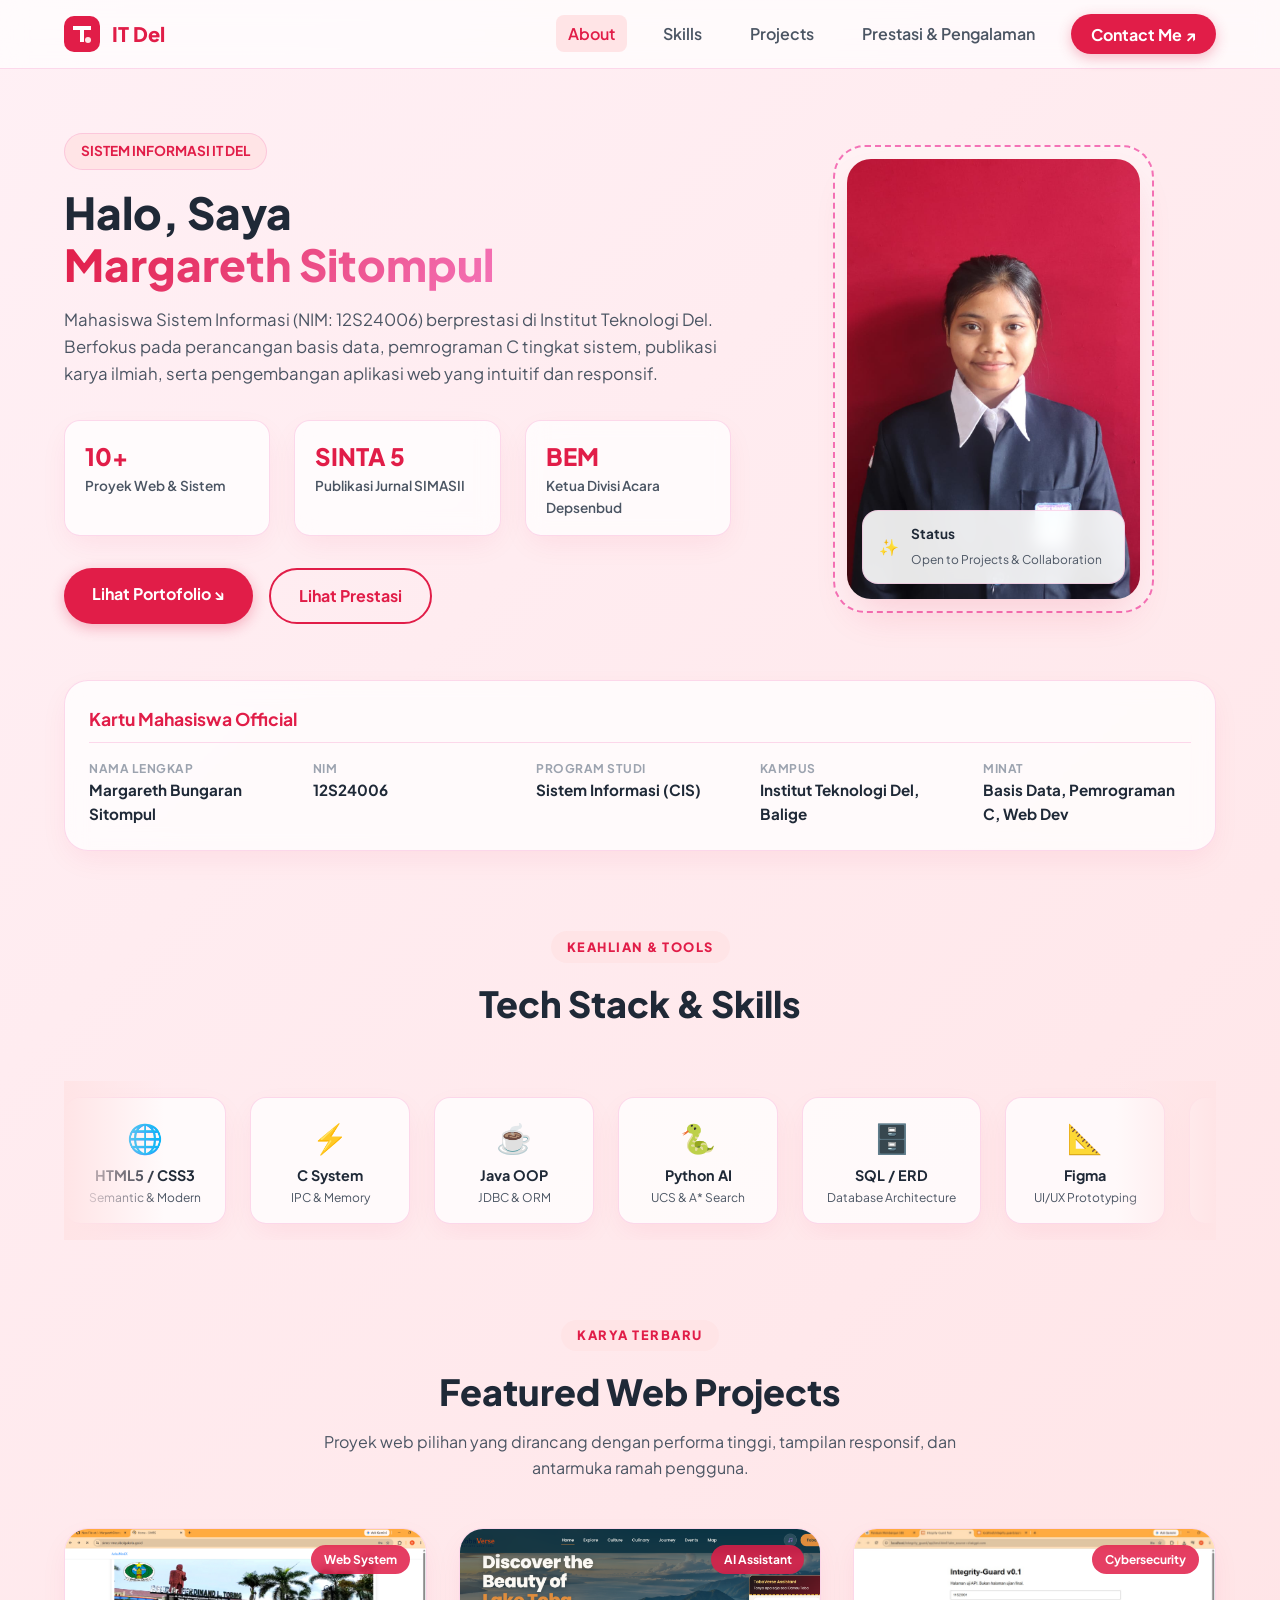
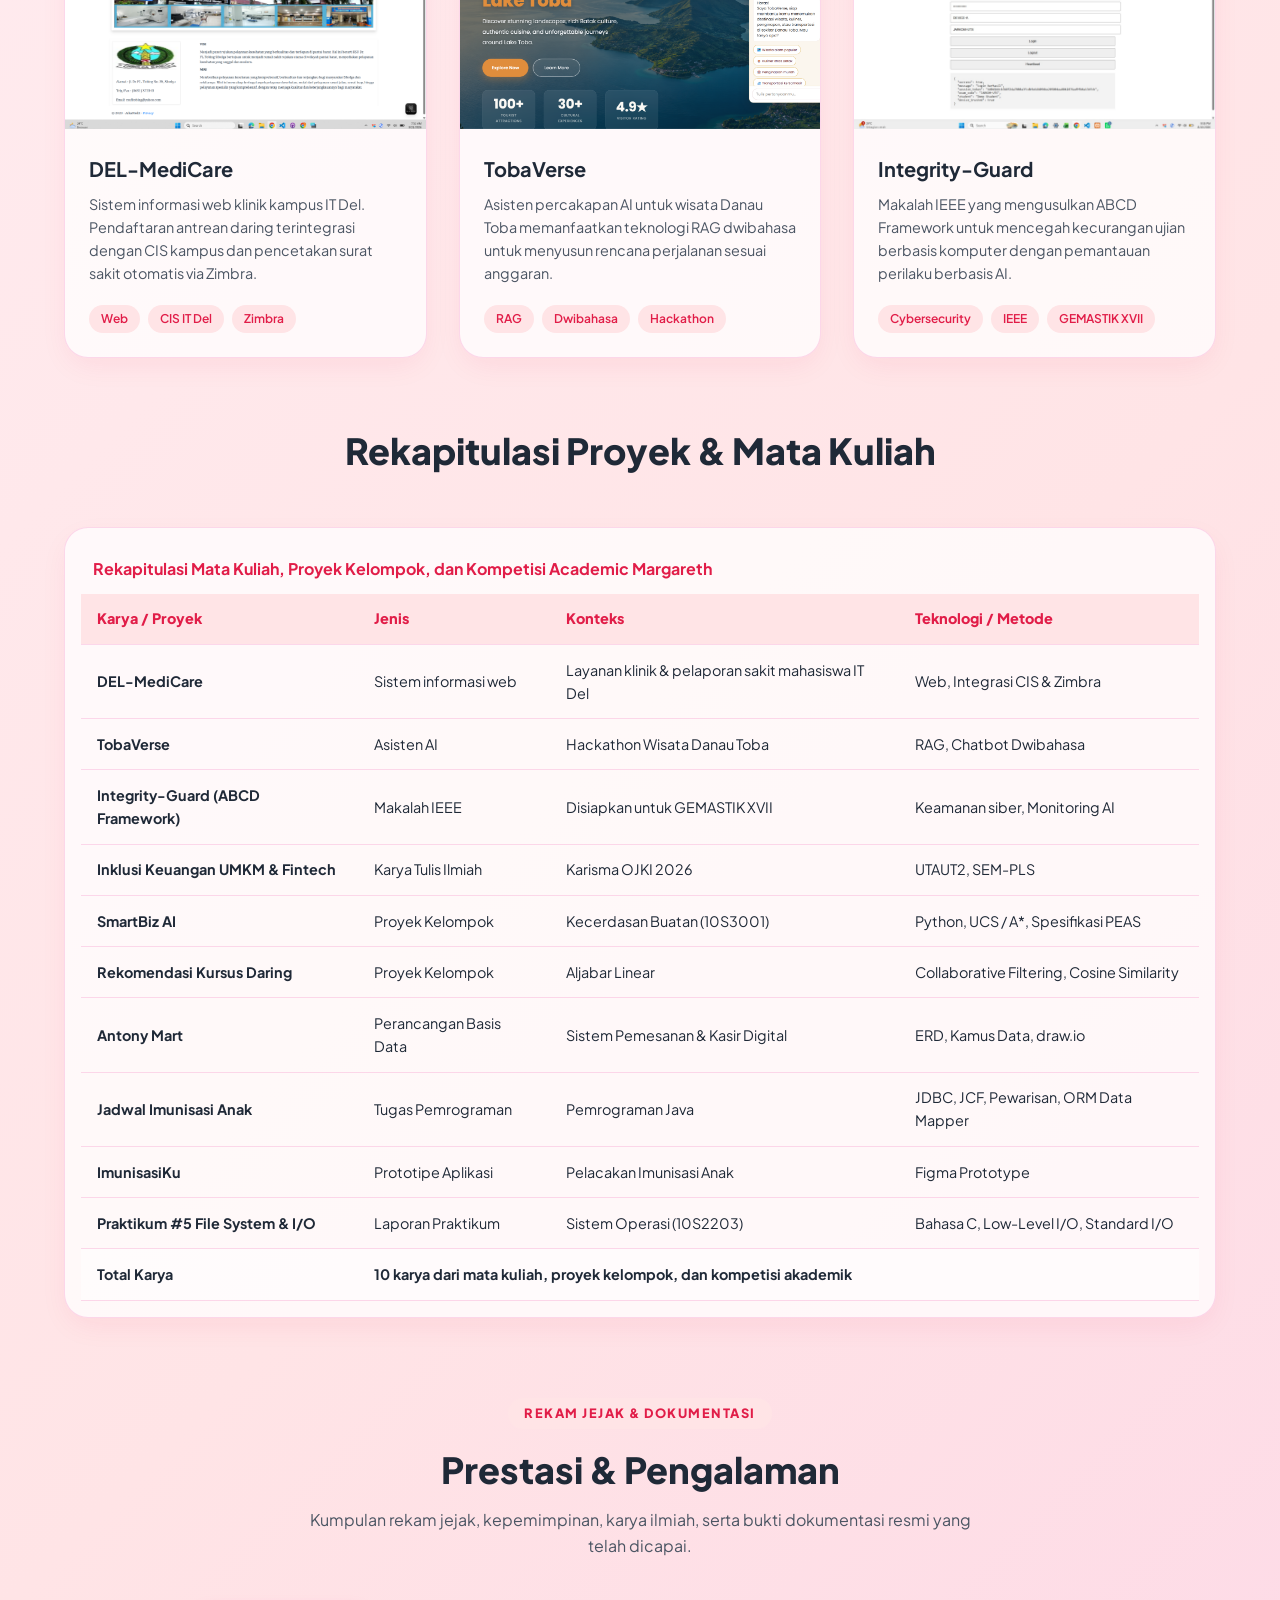
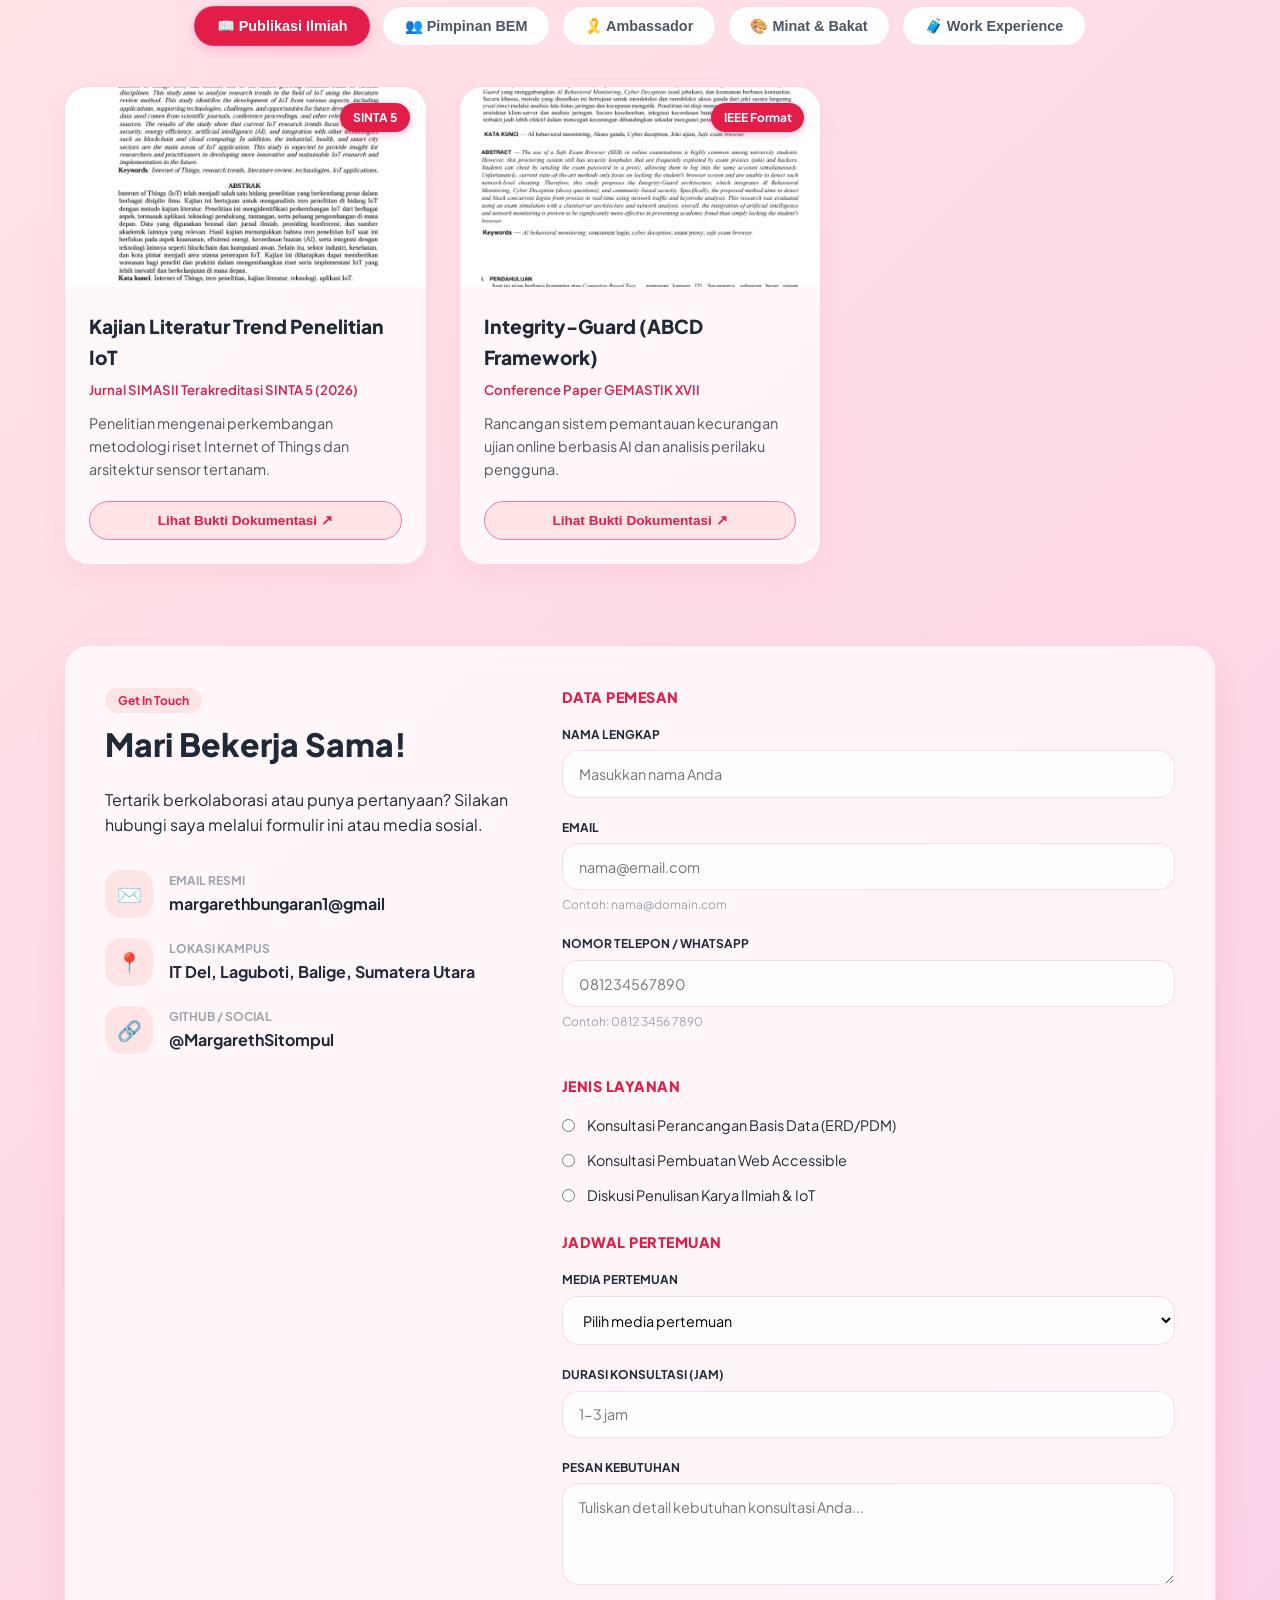
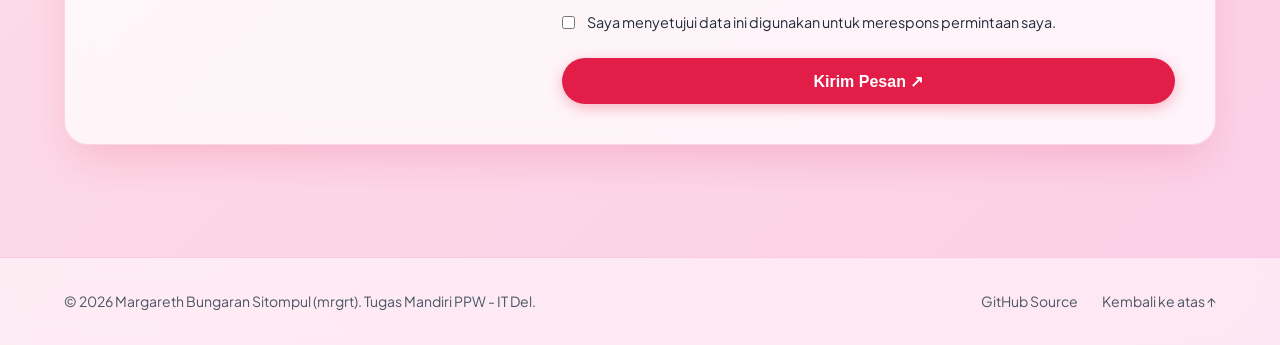
==== index.html @ bae868c4 "Initial commit" ====
<!DOCTYPE html>
<html lang="id">
<head>
  <meta charset="UTF-8">
  <meta name="viewport" content="width=device-width, initial-scale=1.0">
  <meta name="description" content="Portofolio Margareth Bungaran Sitompul, mahasiswa Sistem Informasi IT Del: profil, keahlian, riwayat proyek, prestasi, dan formulir layanan.">
  <title>Margareth Bungaran Sitompul | Portofolio IT Del</title>
  
  <!-- Fonts & Icons -->
  <link rel="preconnect" href="https://fonts.googleapis.com">
  <link rel="preconnect" href="https://fonts.gstatic.com" crossorigin>
  <link href="https://fonts.googleapis.com/css2?family=Plus+Jakarta+Sans:wght@400;500;600;700;800&family=Fira+Code:wght@500;700&display=swap" rel="stylesheet">
  
  <!-- Hubungkan ke file CSS terpisah -->
  <link rel="stylesheet" href="style.css">
</head>
<body>

  <!-- Aksesibilitas WCAG 2.2 AA -->
  <a class="lewati" href="#konten">Lewati ke konten utama</a>

  <!-- Header Navigasi -->
  <header>
    <a class="logo-itdel" href="#tentang" aria-label="Beranda Institut Teknologi Del">
      <svg class="itdel-icon" viewBox="0 0 36 36" width="36" height="36" aria-hidden="true">
        <rect width="36" height="36" rx="10" fill="#E11D48"/>
        <path d="M9 10H27V14H20V26H16V14H9V10Z" fill="#FFFFFF"/>
        <circle cx="24" cy="24" r="3" fill="#FFE4E6"/>
      </svg>
      <span>IT Del</span>
    </a>
    <nav aria-label="Navigasi utama">
      <ul>
        <li><a href="#tentang" class="nav-link aktif">About</a></li>
        <li><a href="#keahlian" class="nav-link">Skills</a></li>
        <li><a href="#portofolio" class="nav-link">Projects</a></li>
        <li><a href="#prestasi" class="nav-link">Prestasi &amp; Pengalaman</a></li>
        <li><a href="#formulir" class="btn-contact-nav">Contact Me ↗</a></li>
      </ul>
    </nav>
  </header>

  <!-- Konten Utama -->
  <main id="konten">

    <!-- SECTION 1: HERO / ABOUT ME -->
    <section id="tentang" aria-labelledby="judul-tentang">
      <div class="hero-container">
        <div class="badge-pill">SISTEM INFORMASI IT DEL</div>
        <h1 id="judul-tentang">Halo, Saya <br><span class="highlight-name">Margareth Sitompul</span></h1>
        <p class="hero-desc">
          Mahasiswa Sistem Informasi (NIM: 12S24006) berprestasi di Institut Teknologi Del. Berfokus pada perancangan basis data, pemrograman C tingkat sistem, publikasi karya ilmiah, serta pengembangan aplikasi web yang intuitif dan responsif.
        </p>

        <!-- Stats Bar -->
        <div class="stats-row">
          <div class="stat-card">
            <h3>10+</h3>
            <p>Proyek Web &amp; Sistem</p>
          </div>
          <div class="stat-card">
            <h3>SINTA 5</h3>
            <p>Publikasi Jurnal SIMASII</p>
          </div>
          <div class="stat-card">
            <h3>BEM</h3>
            <p>Ketua Divisi Acara Depsenbud</p>
          </div>
        </div>

        <div class="hero-actions">
          <a class="btn-pink" href="#portofolio">Lihat Portofolio ↘</a>
          <a class="btn-outline" href="#prestasi">Lihat Prestasi</a>
        </div>
      </div>

      <!-- Bingkai Foto Estetik -->
      <div class="hero-photo-wrapper">
        <div class="dashed-border-frame">
          <div class="photo-inner-card">
            <img src="./asset/pas foto_margareth.jpeg" alt="Foto Profil Margareth Bungaran Sitompul">
            <div class="status-floating-pill">
              <span class="sparkle-icon">✨</span>
              <div>
                <strong>Status</strong>
                <small>Open to Projects &amp; Collaboration</small>
              </div>
            </div>
          </div>
        </div>
      </div>

      <!-- Aside: Kartu Mahasiswa -->
      <aside class="student-card-aside" aria-labelledby="judul-kartu">
        <h2 id="judul-kartu">Kartu Mahasiswa Official</h2>
        <dl>
          <div><dt>Nama Lengkap</dt><dd>Margareth Bungaran Sitompul</dd></div>
          <div><dt>NIM</dt><dd>12S24006</dd></div>
          <div><dt>Program Studi</dt><dd>Sistem Informasi (CIS)</dd></div>
          <div><dt>Kampus</dt><dd>Institut Teknologi Del, Balige</dd></div>
          <div><dt>Minat</dt><dd>Basis Data, Pemrograman C, Web Dev</dd></div>
        </dl>
      </aside>
    </section>

    <!-- SECTION 2: SKILLS & TECH STACK -->
    <section id="keahlian" aria-labelledby="judul-keahlian">
      <div class="section-center-header">
        <span class="sub-tag">KEAHLIAN &amp; TOOLS</span>
        <h2 id="judul-keahlian">Tech Stack &amp; Skills</h2>
      </div>

      <!-- Marquee Animasi Log/Teknologi Bergerak Kesamping -->
      <div class="tech-marquee-wrapper" aria-label="Animasi logo teknologi yang dipelajari">
        <div class="tech-marquee-track">
          <!-- Set 1 -->
          <div class="tech-card"><span class="tech-icon">🌐</span><strong>HTML5 / CSS3</strong><small>Semantic &amp; Modern</small></div>
          <div class="tech-card"><span class="tech-icon">⚡</span><strong>C System</strong><small>IPC &amp; Memory</small></div>
          <div class="tech-card"><span class="tech-icon">☕</span><strong>Java OOP</strong><small>JDBC &amp; ORM</small></div>
          <div class="tech-card"><span class="tech-icon">🐍</span><strong>Python AI</strong><small>UCS &amp; A* Search</small></div>
          <div class="tech-card"><span class="tech-icon">🗄️</span><strong>SQL / ERD</strong><small>Database Architecture</small></div>
          <div class="tech-card"><span class="tech-icon">📐</span><strong>Figma</strong><small>UI/UX Prototyping</small></div>
          
          <!-- Set 2 (Duplikasi untuk Smooth Loop) -->
          <div class="tech-card"><span class="tech-icon">🌐</span><strong>HTML5 / CSS3</strong><small>Semantic &amp; Modern</small></div>
          <div class="tech-card"><span class="tech-icon">⚡</span><strong>C System</strong><small>IPC &amp; Memory</small></div>
          <div class="tech-card"><span class="tech-icon">☕</span><strong>Java OOP</strong><small>JDBC &amp; ORM</small></div>
          <div class="tech-card"><span class="tech-icon">🐍</span><strong>Python AI</strong><small>UCS &amp; A* Search</small></div>
          <div class="tech-card"><span class="tech-icon">🗄️</span><strong>SQL / ERD</strong><small>Database Architecture</small></div>
          <div class="tech-card"><span class="tech-icon">📐</span><strong>Figma</strong><small>UI/UX Prototyping</small></div>
        </div>
      </div>
    </section>

    <!-- SECTION 3: PORTOFOLIO KARYA -->
    <section id="portofolio" aria-labelledby="judul-portofolio">
      <div class="section-center-header">
        <span class="sub-tag">KARYA TERBARU</span>
        <h2 id="judul-portofolio">Featured Web Projects</h2>
        <p class="section-desc">Proyek web pilihan yang dirancang dengan performa tinggi, tampilan responsif, dan antarmuka ramah pengguna.</p>
      </div>

      <div class="projects-grid">
        <article class="project-card">
          <div class="project-img-box">
            <span class="card-badge">Web System</span>
            <img src="/asset/RSUD.png" alt="DEL-MediCare">
          </div>
          <div class="project-card-body">
            <h3>DEL-MediCare</h3>
            <p>Sistem informasi web klinik kampus IT Del. Pendaftaran antrean daring terintegrasi dengan CIS kampus dan pencetakan surat sakit otomatis via Zimbra.</p>
            <div class="project-tags">
              <span class="pill-tag">Web</span><span class="pill-tag">CIS IT Del</span><span class="pill-tag">Zimbra</span>
            </div>
          </div>
        </article>

        <article class="project-card">
          <div class="project-img-box">
            <span class="card-badge">AI Assistant</span>
            <img src="/asset/tobaverse.png" alt="TobaVerse">
          </div>
          <div class="project-card-body">
            <h3>TobaVerse</h3>
            <p>Asisten percakapan AI untuk wisata Danau Toba memanfaatkan teknologi RAG dwibahasa untuk menyusun rencana perjalanan sesuai anggaran.</p>
            <div class="project-tags">
              <span class="pill-tag">RAG</span><span class="pill-tag">Dwibahasa</span><span class="pill-tag">Hackathon</span>
            </div>
          </div>
        </article>

        <article class="project-card">
          <div class="project-img-box">
            <span class="card-badge">Cybersecurity</span>
            <img src="/asset/GUARD.jpeg" alt="Integrity-Guard">
          </div>
          <div class="project-card-body">
            <h3>Integrity-Guard</h3>
            <p>Makalah IEEE yang mengusulkan ABCD Framework untuk mencegah kecurangan ujian berbasis komputer dengan pemantauan perilaku berbasis AI.</p>
            <div class="project-tags">
              <span class="pill-tag">Cybersecurity</span><span class="pill-tag">IEEE</span><span class="pill-tag">GEMASTIK XVII</span>
            </div>
          </div>
        </article>
      </div>

      <!-- Tabel Semantik Riwayat Proyek -->
      <div class="section-center-header" style="margin-top: 4rem;">
        <h2>Rekapitulasi Proyek &amp; Mata Kuliah</h2>
      </div>

      <figure class="tabel-gulir" tabindex="0" role="region" aria-label="Tabel rekapitulasi proyek dan mata kuliah">
        <table>
          <caption>Rekapitulasi Mata Kuliah, Proyek Kelompok, dan Kompetisi Academic Margareth</caption>
          <thead>
            <tr>
              <th scope="col">Karya / Proyek</th>
              <th scope="col">Jenis</th>
              <th scope="col">Konteks</th>
              <th scope="col">Teknologi / Metode</th>
            </tr>
          </thead>
          <tbody>
            <tr>
              <th scope="row">DEL-MediCare</th>
              <td>Sistem informasi web</td>
              <td>Layanan klinik &amp; pelaporan sakit mahasiswa IT Del</td>
              <td>Web, Integrasi CIS &amp; Zimbra</td>
            </tr>
            <tr>
              <th scope="row">TobaVerse</th>
              <td>Asisten AI</td>
              <td>Hackathon Wisata Danau Toba</td>
              <td>RAG, Chatbot Dwibahasa</td>
            </tr>
            <tr>
              <th scope="row">Integrity-Guard (ABCD Framework)</th>
              <td>Makalah IEEE</td>
              <td>Disiapkan untuk GEMASTIK XVII</td>
              <td>Keamanan siber, Monitoring AI</td>
            </tr>
            <tr>
              <th scope="row">Inklusi Keuangan UMKM &amp; Fintech</th>
              <td>Karya Tulis Ilmiah</td>
              <td>Karisma OJKI 2026</td>
              <td>UTAUT2, SEM-PLS</td>
            </tr>
            <tr>
              <th scope="row">SmartBiz AI</th>
              <td>Proyek Kelompok</td>
              <td>Kecerdasan Buatan (10S3001)</td>
              <td>Python, UCS / A*, Spesifikasi PEAS</td>
            </tr>
            <tr>
              <th scope="row">Rekomendasi Kursus Daring</th>
              <td>Proyek Kelompok</td>
              <td>Aljabar Linear</td>
              <td>Collaborative Filtering, Cosine Similarity</td>
            </tr>
            <tr>
              <th scope="row">Antony Mart</th>
              <td>Perancangan Basis Data</td>
              <td>Sistem Pemesanan &amp; Kasir Digital</td>
              <td>ERD, Kamus Data, draw.io</td>
            </tr>
            <tr>
              <th scope="row">Jadwal Imunisasi Anak</th>
              <td>Tugas Pemrograman</td>
              <td>Pemrograman Java</td>
              <td>JDBC, JCF, Pewarisan, ORM Data Mapper</td>
            </tr>
            <tr>
              <th scope="row">ImunisasiKu</th>
              <td>Prototipe Aplikasi</td>
              <td>Pelacakan Imunisasi Anak</td>
              <td>Figma Prototype</td>
            </tr>
            <tr>
              <th scope="row">Praktikum #5 File System &amp; I/O</th>
              <td>Laporan Praktikum</td>
              <td>Sistem Operasi (10S2203)</td>
              <td>Bahasa C, Low-Level I/O, Standard I/O</td>
            </tr>
          </tbody>
          <tfoot>
            <tr>
              <th scope="row">Total Karya</th>
              <td colspan="3">10 karya dari mata kuliah, proyek kelompok, dan kompetisi akademik</td>
            </tr>
          </tfoot>
        </table>
      </figure>
    </section>

 <!-- SECTION 4: PRESTASI & PENGALAMAN -->
<section id="prestasi" aria-labelledby="judul-prestasi">
  <div class="section-center-header">
    <span class="sub-tag">REKAM JEJAK &amp; DOKUMENTASI</span>
    <h2 id="judul-prestasi">Prestasi &amp; Pengalaman</h2>
    <p class="section-desc">Kumpulan rekam jejak, kepemimpinan, karya ilmiah, serta bukti dokumentasi resmi yang telah dicapai.</p>
  </div>

  <!-- Filter Navigation Tabs -->
  <div class="tabs-navigation" role="tablist">
    <button class="tab-pill active" onclick="bukaKategori(event, 'pub-ilmiah')">📖 Publikasi Ilmiah</button>
    <button class="tab-pill" onclick="bukaKategori(event, 'pimpinan-bem')">👥 Pimpinan BEM</button>
    <button class="tab-pill" onclick="bukaKategori(event, 'ambassador')">🎗️ Ambassador</button>
    <button class="tab-pill" onclick="bukaKategori(event, 'minat-bakat')">🎨 Minat &amp; Bakat</button>
    <button class="tab-pill" onclick="bukaKategori(event, 'work-exp')">🧳 Work Experience</button>
  </div>

  <!-- TAB 1: Publikasi Ilmiah -->

<div class="tab-content-block active-block" id="pub-ilmiah">
  <div class="cards-grid-3">
    
    <!-- Kartu 1 -->
    <article class="doc-card">
      <div class="doc-img-box">
        <span class="badge-pink-pill">SINTA 5</span>
        <img src="/asset/jurnal .png" alt="Bukti Publikasi Jurnal SIMASII">
      </div>
      <div class="doc-card-body">
        <h3>Kajian Literatur Trend Penelitian IoT</h3>
        <p class="author-sub">Jurnal SIMASII Terakreditasi SINTA 5 (2026)</p>
        <p class="card-desc">Penelitian mengenai perkembangan metodologi riset Internet of Things dan arsitektur sensor tertanam.</p>
        
        <!-- Panggil fungsi bukaModal dengan URL PDF lokal/online kamu -->
        <button class="btn-doc-link" onclick="bukaModal('Dokumentasi Publikasi Jurnal SIMASII', '/tugas/asset/jurnal', 'Bukti terbit karya ilmiah pada Jurnal SIMASII SINTA 5 atas nama Margareth Bungaran Sitompul.')">
          Lihat Bukti Dokumentasi ↗
        </button>
      </div>
    </article>

    <!-- Kartu 2 -->
    <article class="doc-card">
      <div class="doc-img-box">
        <span class="badge-pink-pill">IEEE Format</span>
        <img src="/asset/GEMASTIK.png" alt="Bukti Conference Paper GEMASTIK">
      </div>
      <div class="doc-card-body">
        <h3>Integrity-Guard (ABCD Framework)</h3>
        <p class="author-sub">Conference Paper GEMASTIK XVII</p>
        <p class="card-desc">Rancangan sistem pemantauan kecurangan ujian online berbasis AI dan analisis perilaku pengguna.</p>
        
        <!-- Panggil fungsi bukaModal dengan URL PDF lokal/online kamu -->
        <button class="btn-doc-link" onclick="bukaModal('Dokumentasi Conference Paper IEEE', '/tugas/asset/GEMASTIK', 'Draf naskah ilmiah IEEE siap uji kompetisi GEMASTIK XVII.')">
          Lihat Bukti Dokumentasi ↗
        </button>
      </div>
    </article>

  </div>
</div>

<!-- ========================================== -->
<!-- POPUP MODAL UNTUK PDF                      -->
<!-- ========================================== -->
<div id="modalDokumen" class="modal-overlay">
  <div class="modal-box modal-pdf-size">
    <div class="modal-header">
      <h3 id="modalJudul">Judul Dokumentasi</h3>
      <button class="btn-close" onclick="tutupModal()">&times;</button>
    </div>
    <div class="modal-body">
      <p id="modalDeskripsi">Deskripsi dokumentasi akan tampil di sini.</p>

      <!-- Iframe untuk memuat file PDF -->
      <div class="pdf-container">
        <iframe id="modalPdf" src="" type="application/pdf"></iframe>
      </div>
      
      <!-- Option Cadangan: Buka PDF di Tab Baru -->
      <div class="pdf-footer-action">
        <a id="btnBukaPdfBaru" href="#" target="_blank" class="btn-pdf-external">
          Buka PDF di Tab Baru ↗
        </a>
      </div>
    </div>
  </div>
</div>

  <!-- TAB 2: Pimpinan BEM -->
  <div class="tab-content-block" id="pimpinan-bem">
    <div class="cards-grid-3">
      <article class="doc-card">
        <div class="doc-img-box">
          <span class="badge-pink-pill">BEM IT Del</span>
          <img src="/asset/bem.jpeg" alt="Dokumentasi BEM IT Del">
        </div>
        <div class="doc-card-body">
          <h3>Ketua Divisi Acara Depsenbud</h3>
          <p class="author-sub">BEM Institut Teknologi Del (2026)</p>
          <p class="card-desc">Memimpin perancangan dan eksekusi Festival Budaya IT Del 2026 yang melibatkan 9 himpunan mahasiswa.</p>
          <button class="btn-doc-link" onclick="bukaModal('Dokumentasi Kepemimpinan BEM', 'https://images.unsplash.com/photo-1511578314322-379afb476865?auto=format&fit=crop&w=1000&q=80', 'SK Pengangkatan &amp; Foto Kegiatan Festival Budaya IT Del 2026.')">Lihat Bukti Dokumentasi ↗</button>
        </div>
      </article>
    </div>
  </div>

  <!-- TAB 3: Ambassador -->
  <div class="tab-content-block" id="ambassador">
    <div class="cards-grid-3">
      <article class="doc-card">
        <div class="doc-img-box">
          <span class="badge-pink-pill">Ambassador</span>
          <img src="/asset/ambassador privy.jpeg" alt="Dokumentasi Privy Campus Ambassador">
        </div>
        <div class="doc-card-body">
          <h3>Privy Campus Ambassador</h3>
          <p class="author-sub">Perwakilan Depsenbud IT Del (2026)</p>
          <p class="card-desc">Sosialisasi identitas digital, keandalan dokumen elektronik, dan literasi teknologi di lingkungan kampus.</p>
          <button class="btn-doc-link" onclick="bukaModal('Dokumentasi Privy Campus Ambassador', 'https://images.unsplash.com/photo-1522202176988-66273c2fd55f?auto=format&fit=crop&w=1000&q=80', 'Sertifikat Penunjukan Resmi Privy Campus Ambassador 2026.')">Lihat Bukti Dokumentasi ↗</button>
        </div>
      </article>
    </div>
  </div>

  <!-- TAB 4: Minat & Bakat -->
  <div class="tab-content-block" id="minat-bakat">
    <div class="cards-grid-3">
      <article class="doc-card">
        <div class="doc-img-box">
          <span class="badge-pink-pill">UKM PSM</span>
          <img src="/asset/psm.jpeg" alt="Dokumentasi Paduan Suara">
        </div>
        <div class="doc-card-body">
          <h3>Paduan Suara &amp; Seni Vokal</h3>
          <p class="author-sub">UKM PSM IT Del</p>
          <p class="card-desc">Aktif dalam penampilan resmi wisuda kampus dan kompetisi seni musik antar mahasiswa.</p>
          <button class="btn-doc-link" onclick="bukaModal('Dokumentasi Paduan Suara', 'https://images.unsplash.com/photo-1514525253161-7a46d19cd819?auto=format&fit=crop&w=1000&q=80', 'Foto Penampilan UKM Paduan Suara Mahasiswa IT Del.')">Lihat Bukti Dokumentasi ↗</button>
        </div>
      </article>

      <article class="doc-card">
        <div class="doc-img-box">
          <span class="badge-pink-pill">Public Speaking</span>
          <img src="/asset/mc.jpeg" alt="Dokumentasi Master of Ceremony">
        </div>
        <div class="doc-card-body">
          <h3>Master of Ceremony (MC)</h3>
          <p class="author-sub">Acara Formal &amp; Semi-Formal Kampus</p>
          <p class="card-desc">Memandu berbagai seminar nasional dan acara protokol resmi di lingkungan IT Del.</p>
          <button class="btn-doc-link" onclick="bukaModal('Dokumentasi MC Kampus', 'https://images.unsplash.com/photo-1475721027785-f74eccf877e2?auto=format&fit=crop&w=1000&q=80', 'Dokumentasi Tugas MC pada Wisuda &amp; Festival Kampus.')">Lihat Bukti Dokumentasi ↗</button>
        </div>
      </article>
    </div>
  </div>

  <!-- TAB 5: Work Experience -->
  <div class="tab-content-block" id="work-exp">
    <div class="cards-grid-3">
      <article class="doc-card">
        <div class="doc-img-box">
          <span class="badge-pink-pill">Magang Mandiri</span>
          <img src="/asset/RSUD.png" alt="Dokumentasi Magang RSUD">
        </div>
        <div class="doc-card-body">
          <h3>Staff IT &amp; Server Intern</h3>
          <p class="company-sub">RSUD Dr. Ferdinand Lumbantobing Sibolga</p>
          <p class="card-desc">Pengelolaan basis data SIMRS, maintenance server utama, dan backup data medis pasien.</p>
          <button class="btn-doc-link" onclick="bukaModal('Dokumentasi Magang RSUD', 'https://images.unsplash.com/photo-1504813184591-01572f98c85f?auto=format&fit=crop&w=1000&q=80', 'Surat Keterangan Selesai Magang &amp; Laporan Kerja RSUD Sibolga.')">Lihat Bukti Dokumentasi ↗</button>
        </div>
      </article>
    </div>
  </div>

  <!-- Jendela Popup Modal -->
  <div id="modal-bukti" class="modal-overlay" onclick="tutupModal(event)">
    <div class="modal-content">
      <button class="modal-close" onclick="tutupModalDirect()">&times;</button>
      <h3 id="modal-judul">Judul Dokumentasi</h3>
      <div class="modal-img-container">
        <img id="modal-img" src="" alt="Bukti Dokumentasi">
      </div>
      <p id="modal-desc">Keterangan bukti dokumentasi.</p>
    </div>
  </div>
</section>

<!-- Fungsi JavaScript untuk Switch Tab & Popup Modal -->
<script>
  function bukaKategori(evt, namaTab) {
    var i, tabcontent, tabpills;

    // Sembunyikan semua blok konten
    tabcontent = document.getElementsByClassName("tab-content-block");
    for (i = 0; i < tabcontent.length; i++) {
      tabcontent[i].style.display = "none";
      tabcontent[i].classList.remove("active-block");
    }

    // Hilangkan status aktif di semua tombol
    tabpills = document.getElementsByClassName("tab-pill");
    for (i = 0; i < tabpills.length; i++) {
      tabpills[i].classList.remove("active");
    }

    // Tampilkan kategori yang dipilih dan aktifkan tombolnya
    document.getElementById(namaTab).style.display = "block";
    document.getElementById(namaTab).classList.add("active-block");
    evt.currentTarget.classList.add("active");
  }

  function bukaModal(judul, urlGambar, deskripsi) {
    document.getElementById('modal-judul').innerText = judul;
    document.getElementById('modal-img').src = urlGambar;
    document.getElementById('modal-desc').innerText = deskripsi;
    document.getElementById('modal-bukti').style.display = 'flex';
  }

  function tutupModalDirect() {
    document.getElementById('modal-bukti').style.display = 'none';
  }

  function tutupModal(event) {
    if (event.target.id === 'modal-bukti') {
      document.getElementById('modal-bukti').style.display = 'none';
    }
  }
</script>
    <!-- SECTION 5: FORMULIR LAYANAN & KONTAK -->
    <section id="formulir" aria-labelledby="judul-formulir">
      <div class="form-section-card">
        <div class="form-grid">
          
          <!-- Informasi Kontak Kiri -->
          <div class="contact-info-col">
            <span class="badge-pink font-mono">Get In Touch</span>
            <h2>Mari Bekerja Sama!</h2>
            <p>Tertarik berkolaborasi atau punya pertanyaan? Silakan hubungi saya melalui formulir ini atau media sosial.</p>
            
            <ul class="contact-details-list">
              <li>
                <span class="icon-box">✉️</span>
                <div>
                  <small>Email Resmi</small>
                  <strong>margarethbungaran1@gmail</strong>
                </div>
              </li>
              <li>
                <span class="icon-box">📍</span>
                <div>
                  <small>Lokasi Kampus</small>
                  <strong>IT Del, Laguboti, Balige, Sumatera Utara</strong>
                </div>
              </li>
              <li>
                <span class="icon-box">🔗</span>
                <div>
                  <small>GitHub / Social</small>
                  <strong>@MargarethSitompul</strong>
                </div>
              </li>
            </ul>
          </div>

          <!-- Formulir Kanan -->
          <div class="form-inputs-col">
            <p id="terkirim" role="status" tabindex="-1">✅ Formulir Anda berhasil terkirim. Terima kasih telah menghubungi Margareth!</p>
            
            <form action="#terkirim" method="get" autocomplete="on">
              <fieldset>
                <legend>Data Pemesan</legend>
                <div class="form-group">
                  <label for="nama">NAMA LENGKAP</label>
                  <input type="text" id="nama" name="nama" autocomplete="name" minlength="3" placeholder="Masukkan nama Anda" required>
                </div>
                <div class="form-group">
                  <label for="email">EMAIL</label>
                  <input type="email" id="email" name="email" autocomplete="email" aria-describedby="bantu-email" placeholder="nama@email.com" required>
                  <small id="bantu-email">Contoh: nama@domain.com</small>
                </div>
                <div class="form-group">
                  <label for="telepon">NOMOR TELEPON / WHATSAPP</label>
                  <input type="tel" id="telepon" name="telepon" autocomplete="tel" inputmode="tel" 
                         pattern="[0-9+\-\s]{9,16}" title="Gunakan 9-16 karakter: angka, spasi, atau +" 
                         aria-describedby="bantu-telepon" placeholder="081234567890" required>
                  <small id="bantu-telepon">Contoh: 0812 3456 7890</small>
                </div>
              </fieldset>

              <fieldset>
                <legend>Jenis Layanan</legend>
                <div class="radio-options">
                  <label class="radio-label">
                    <input type="radio" id="layanan-db" name="layanan" value="basis-data" required>
                    <span>Konsultasi Perancangan Basis Data (ERD/PDM)</span>
                  </label>
                  <label class="radio-label">
                    <input type="radio" id="layanan-web" name="layanan" value="web" required>
                    <span>Konsultasi Pembuatan Web Accessible</span>
                  </label>
                  <label class="radio-label">
                    <input type="radio" id="layanan-ilmiah" name="layanan" value="ilmiah" required>
                    <span>Diskusi Penulisan Karya Ilmiah &amp; IoT</span>
                  </label>
                </div>
              </fieldset>

              <fieldset>
                <legend>Jadwal Pertemuan</legend>
                <div class="form-group">
                  <label for="media">MEDIA PERTEMUAN</label>
                  <select id="media" name="media" required>
                    <option value="">Pilih media pertemuan</option>
                    <option value="meet">Google Meet</option>
                    <option value="zoom">Zoom Meeting</option>
                    <option value="kampus">Tatap Muka di Kampus IT Del</option>
                  </select>
                </div>
                <div class="form-group">
                  <label for="durasi">DURASI KONSULTASI (JAM)</label>
                  <input type="number" id="durasi" name="durasi" min="1" max="3" step="1" inputmode="numeric" placeholder="1-3 jam" required>
                </div>
                <div class="form-group">
                  <label for="pesan">PESAN KEBUTUHAN</label>
                  <textarea id="pesan" name="pesan" rows="4" minlength="20" maxlength="500" placeholder="Tuliskan detail kebutuhan konsultasi Anda..." required></textarea>
                </div>
                <div class="checkbox-label">
                  <input type="checkbox" id="setuju" name="setuju" value="ya" required>
                  <label for="setuju">Saya menyetujui data ini digunakan untuk merespons permintaan saya.</label>
                </div>
              </fieldset>

              <div class="form-actions">
                <button class="btn-pink btn-block" type="submit">Kirim Pesan ↗</button>
              </div>
            </form>
          </div>

        </div>
      </div>
    </section>

  </main>

  <!-- Footer -->
  <footer>
    <div class="footer-inner">
      <p>&copy; 2026 Margareth Bungaran Sitompul (mrgrt). Tugas Mandiri PPW - IT Del.</p>
      <nav aria-label="Tautan kaki halaman">
        <ul>
          <li><a href="https://github.com/margareth-sitompul/ppw-2026-week2-12S24006" target="_blank" rel="noopener">GitHub Source</a></li>
          <li><a href="#tentang">Kembali ke atas ↑</a></li>
        </ul>
      </nav>
    </div>
  </footer>

</body>
</html>
---- style.css ----
/* ==========================================================================
   VARIABLES & RESET
   ========================================================================== */
:root {
  --bg-gradient: linear-gradient(135deg, #fff0f5 0%, #ffe4e6 50%, #fbcfe8 100%);
  --bg-card: rgba(255, 255, 255, 0.75);
  --bg-card-hover: rgba(255, 255, 255, 0.95);
  --primary-pink: #e11d48;
  --primary-hover: #be123c;
  --soft-pink: #f472b6;
  --accent-pink: #fb7185;
  --light-pink: #ffe4e6;
  --text-main: #1f2937;
  --text-muted: #4b5563;
  --text-light: #9ca3af;
  --border-color: rgba(244, 114, 182, 0.25);
  --glass-shadow: 0 10px 30px -5px rgba(225, 29, 72, 0.08);
  --glass-shadow-hover: 0 20px 40px -10px rgba(225, 29, 72, 0.18);
  --radius-sm: 8px;
  --radius-md: 16px;
  --radius-lg: 24px;
  --radius-full: 9999px;
  --transition: all 0.3s cubic-bezier(0.4, 0, 0.2, 1);
}

* {
  box-sizing: border-box;
  margin: 0;
  padding: 0;
}

html {
  scroll-behavior: smooth;
}

body {
  font-family: 'Plus Jakarta Sans', sans-serif;
  background: var(--bg-gradient);
  color: var(--text-main);
  line-height: 1.6;
  min-height: 100vh;
  overflow-x: hidden;
}

a {
  text-decoration: none;
  color: inherit;
  transition: var(--transition);
}

ul {
  list-style: none;
}

img {
  max-width: 100%;
  height: auto;
  display: block;
}

/* WCAG Accessibility - Skip Link */
.lewati {
  position: absolute;
  top: -100px;
  left: 1rem;
  background: var(--primary-pink);
  color: white;
  padding: 0.75rem 1.25rem;
  border-radius: var(--radius-sm);
  z-index: 9999;
  font-weight: 600;
  transition: top 0.2s ease;
}
.lewati:focus {
  top: 1rem;
}

/* ==========================================================================
   HEADER & NAVIGATION
   ========================================================================== */
header {
  position: sticky;
  top: 0;
  z-index: 1000;
  backdrop-filter: blur(12px);
  background: rgba(255, 255, 255, 0.7);
  border-bottom: 1px solid var(--border-color);
  display: flex;
  justify-content: space-between;
  align-items: center;
  padding: 1rem 5%;
}

.logo-itdel {
  display: flex;
  align-items: center;
  gap: 0.75rem;
  font-weight: 800;
  font-size: 1.25rem;
  color: var(--primary-pink);
}

nav ul {
  display: flex;
  align-items: center;
  gap: 1.5rem;
}

.nav-link {
  font-weight: 600;
  color: var(--text-muted);
  padding: 0.5rem 0.75rem;
  border-radius: var(--radius-sm);
}

.nav-link:hover, .nav-link.aktif {
  color: var(--primary-pink);
  background: var(--light-pink);
}

.btn-contact-nav {
  background: var(--primary-pink);
  color: white !important;
  padding: 0.6rem 1.25rem;
  border-radius: var(--radius-full);
  font-weight: 700;
  box-shadow: 0 4px 14px rgba(225, 29, 72, 0.3);
}

.btn-contact-nav:hover {
  background: var(--primary-hover);
  transform: translateY(-2px);
}

/* ==========================================================================
   MAIN CONTAINER & SECTIONS
   ========================================================================== */
main {
  max-width: 1200px;
  margin: 0 auto;
  padding: 2rem 1.5rem;
}

section {
  margin-bottom: 5rem;
  scroll-margin-top: 100px;
}

.section-center-header {
  text-align: center;
  max-width: 700px;
  margin: 0 auto 3rem;
}

.sub-tag {
  background: var(--light-pink);
  color: var(--primary-pink);
  font-weight: 800;
  font-size: 0.8rem;
  letter-spacing: 1.5px;
  padding: 0.35rem 1rem;
  border-radius: var(--radius-full);
  display: inline-block;
  margin-bottom: 0.75rem;
}

.section-center-header h2 {
  font-size: 2.25rem;
  font-weight: 800;
  color: var(--text-main);
  margin-bottom: 0.5rem;
}

.section-desc {
  color: var(--text-muted);
  font-size: 1rem;
}

/* ==========================================================================
   HERO SECTION
   ========================================================================== */
#tentang {
  display: grid;
  grid-template-columns: 1fr;
  gap: 2.5rem;
  align-items: center;
  padding-top: 2rem;
}

@media (min-width: 992px) {
  #tentang {
    grid-template-columns: 1.2fr 0.8fr;
  }
  .student-card-aside {
    grid-column: span 2;
  }
}

.badge-pill {
  display: inline-block;
  background: #ffe4e6;
  color: var(--primary-pink);
  font-weight: 700;
  font-size: 0.85rem;
  padding: 0.4rem 1rem;
  border-radius: var(--radius-full);
  margin-bottom: 1rem;
  border: 1px solid var(--border-color);
}

h1 {
  font-size: 2.75rem;
  line-height: 1.2;
  font-weight: 800;
  margin-bottom: 1rem;
}

.highlight-name {
  background: linear-gradient(120deg, var(--primary-pink), var(--soft-pink));
  -webkit-background-clip: text;
  -webkit-text-fill-color: transparent;
}

.hero-desc {
  font-size: 1.05rem;
  color: var(--text-muted);
  margin-bottom: 2rem;
}

.stats-row {
  display: flex;
  gap: 1.5rem;
  margin-bottom: 2rem;
}

.stat-card {
  background: var(--bg-card);
  border: 1px solid var(--border-color);
  padding: 1rem 1.25rem;
  border-radius: var(--radius-md);
  backdrop-filter: blur(10px);
  box-shadow: var(--glass-shadow);
  flex: 1;
}

.stat-card h3 {
  color: var(--primary-pink);
  font-size: 1.5rem;
  font-weight: 800;
}

.stat-card p {
  font-size: 0.85rem;
  color: var(--text-muted);
  font-weight: 600;
}

.hero-actions {
  display: flex;
  gap: 1rem;
}

.btn-pink {
  background: var(--primary-pink);
  color: white;
  padding: 0.85rem 1.75rem;
  border-radius: var(--radius-full);
  font-weight: 700;
  display: inline-block;
  box-shadow: 0 4px 14px rgba(225, 29, 72, 0.3);
  border: none;
  cursor: pointer;
}

.btn-pink:hover {
  background: var(--primary-hover);
  transform: translateY(-2px);
}

.btn-outline {
  border: 2px solid var(--primary-pink);
  color: var(--primary-pink);
  padding: 0.85rem 1.75rem;
  border-radius: var(--radius-full);
  font-weight: 700;
  display: inline-block;
}

.btn-outline:hover {
  background: var(--light-pink);
}

/* Bingkai Foto Estetik */
.hero-photo-wrapper {
  position: relative;
  display: flex;
  justify-content: center;
}

.dashed-border-frame {
  padding: 12px;
  border: 2px dashed var(--soft-pink);
  border-radius: 32px;
  background: rgba(255, 255, 255, 0.3);
}

.photo-inner-card {
  position: relative;
  border-radius: 24px;
  overflow: hidden;
  box-shadow: var(--glass-shadow-hover);
}

.photo-inner-card img {
  width: 100%;
  max-width: 380px;
  height: 440px;
  object-fit: cover;
}

.status-floating-pill {
  position: absolute;
  bottom: 15px;
  left: 15px;
  right: 15px;
  background: rgba(255, 255, 255, 0.9);
  backdrop-filter: blur(8px);
  padding: 0.75rem 1rem;
  border-radius: var(--radius-md);
  display: flex;
  align-items: center;
  gap: 0.75rem;
  border: 1px solid var(--border-color);
}

.status-floating-pill strong {
  display: block;
  font-size: 0.85rem;
}

.status-floating-pill small {
  color: var(--text-muted);
  font-size: 0.75rem;
}

/* Aside Kartu Mahasiswa */
.student-card-aside {
  background: var(--bg-card);
  border: 1px solid var(--border-color);
  border-radius: var(--radius-lg);
  padding: 1.5rem;
  backdrop-filter: blur(10px);
  box-shadow: var(--glass-shadow);
  margin-top: 1rem;
}

.student-card-aside h2 {
  font-size: 1.1rem;
  color: var(--primary-pink);
  margin-bottom: 1rem;
  border-bottom: 1px solid var(--border-color);
  padding-bottom: 0.5rem;
}

.student-card-aside dl {
  display: grid;
  grid-template-columns: repeat(auto-fit, minmax(200px, 1fr));
  gap: 1rem;
}

.student-card-aside dt {
  font-size: 0.75rem;
  text-transform: uppercase;
  letter-spacing: 0.5px;
  color: var(--text-light);
  font-weight: 700;
}

.student-card-aside dd {
  font-weight: 700;
  font-size: 0.95rem;
  color: var(--text-main);
}

/* ==========================================================================
   MARQUEE KEAHLIAN / TECH STACK
   ========================================================================== */
.tech-marquee-wrapper {
  overflow: hidden;
  white-space: nowrap;
  position: relative;
  padding: 1rem 0;
}

.tech-marquee-wrapper::before,
.tech-marquee-wrapper::after {
  content: "";
  position: absolute;
  top: 0;
  width: 100px;
  height: 100%;
  z-index: 2;
}

.tech-marquee-wrapper::before {
  left: 0;
  background: linear-gradient(to right, #ffe4e6, transparent);
}

.tech-marquee-wrapper::after {
  right: 0;
  background: linear-gradient(to left, #ffe4e6, transparent);
}

.tech-marquee-track {
  display: flex;
  gap: 1.5rem;
  animation: marquee 25s linear infinite;
  width: max-content;
}

.tech-marquee-wrapper:hover .tech-marquee-track {
  animation-play-state: paused;
}

@keyframes marquee {
  0% { transform: translateX(0); }
  100% { transform: translateX(-50%); }
}

.tech-card {
  background: var(--bg-card);
  border: 1px solid var(--border-color);
  padding: 1rem 1.5rem;
  border-radius: var(--radius-md);
  display: flex;
  flex-direction: column;
  align-items: center;
  min-width: 160px;
  box-shadow: var(--glass-shadow);
}

.tech-icon {
  font-size: 1.8rem;
  margin-bottom: 0.3rem;
}

.tech-card strong {
  font-size: 0.9rem;
  color: var(--text-main);
}

.tech-card small {
  font-size: 0.75rem;
  color: var(--text-muted);
}

/* ==========================================================================
   PORTOFOLIO / PROJECTS GRID & TABLE
   ========================================================================== */
.projects-grid {
  display: grid;
  grid-template-columns: repeat(auto-fit, minmax(300px, 1fr));
  gap: 2rem;
  margin-bottom: 3rem;
}

.project-card {
  background: var(--bg-card);
  border: 1px solid var(--border-color);
  border-radius: var(--radius-lg);
  overflow: hidden;
  box-shadow: var(--glass-shadow);
  transition: var(--transition);
  display: flex;
  flex-direction: column;
}

.project-card:hover {
  transform: translateY(-8px);
  box-shadow: var(--glass-shadow-hover);
  background: var(--bg-card-hover);
}

.project-img-box {
  position: relative;
  height: 200px;
  overflow: hidden;
}

.project-img-box img {
  width: 100%;
  height: 100%;
  object-fit: cover;
  transition: transform 0.5s ease;
}

.project-card:hover .project-img-box img {
  transform: scale(1.05);
}

.card-badge {
  position: absolute;
  top: 1rem;
  right: 1rem;
  background: rgba(225, 29, 72, 0.85);
  color: white;
  font-size: 0.75rem;
  font-weight: 700;
  padding: 0.3rem 0.8rem;
  border-radius: var(--radius-full);
  backdrop-filter: blur(4px);
}

.project-card-body {
  padding: 1.5rem;
  display: flex;
  flex-direction: column;
  flex-grow: 1;
}

.project-card-body h3 {
  font-size: 1.25rem;
  margin-bottom: 0.5rem;
  color: var(--text-main);
}

.project-card-body p {
  font-size: 0.9rem;
  color: var(--text-muted);
  margin-bottom: 1.25rem;
  flex-grow: 1;
}

.project-tags {
  display: flex;
  flex-wrap: wrap;
  gap: 0.5rem;
}

.pill-tag {
  background: var(--light-pink);
  color: var(--primary-pink);
  font-weight: 600;
  font-size: 0.75rem;
  padding: 0.25rem 0.75rem;
  border-radius: var(--radius-full);
}

/* Tabel Semantik */
.tabel-gulir {
  overflow-x: auto;
  background: var(--bg-card);
  border: 1px solid var(--border-color);
  border-radius: var(--radius-lg);
  padding: 1rem;
  box-shadow: var(--glass-shadow);
}

table {
  width: 100%;
  border-collapse: collapse;
  text-align: left;
  font-size: 0.9rem;
}

caption {
  font-weight: 700;
  color: var(--primary-pink);
  padding: 0.75rem;
  text-align: left;
  font-size: 1rem;
}

th, td {
  padding: 0.85rem 1rem;
  border-bottom: 1px solid var(--border-color);
}

thead th {
  background: var(--light-pink);
  color: var(--primary-pink);
  font-weight: 800;
}

tbody tr:hover {
  background: rgba(254, 205, 211, 0.3);
}

tfoot tr {
  font-weight: 700;
  background: rgba(255, 255, 255, 0.5);
}

/* ==========================================================================
   TAB PRESTASI & PENGALAMAN
   ========================================================================== */
.tabs-navigation {
  display: flex;
  flex-wrap: wrap;
  justify-content: center;
  gap: 0.75rem;
  margin-bottom: 2.5rem;
}

.tab-pill {
  background: rgba(255, 255, 255, 0.6);
  border: 1px solid var(--border-color);
  color: var(--text-muted);
  padding: 0.65rem 1.25rem;
  border-radius: var(--radius-full);
  font-weight: 700;
  font-size: 0.9rem;
}

.tab-pill:hover, .tab-pill.active {
  background: var(--primary-pink);
  color: white;
  box-shadow: 0 4px 12px rgba(225, 29, 72, 0.25);
}

.cards-grid-1 { display: grid; grid-template-columns: 1fr; gap: 1.5rem; }
.cards-grid-2 { display: grid; grid-template-columns: repeat(auto-fit, minmax(320px, 1fr)); gap: 1.5rem; }
.cards-grid-3 { display: grid; grid-template-columns: repeat(auto-fit, minmax(260px, 1fr)); gap: 1.5rem; }

.feature-card {
  background: var(--bg-card);
  border: 1px solid var(--border-color);
  border-radius: var(--radius-md);
  padding: 1.75rem;
  box-shadow: var(--glass-shadow);
  transition: var(--transition);
}

.feature-card:hover {
  transform: translateY(-4px);
  box-shadow: var(--glass-shadow-hover);
  background: var(--bg-card-hover);
}

.card-header-flex {
  display: flex;
  justify-content: space-between;
  align-items: center;
  margin-bottom: 1rem;
}

.badge-pink {
  background: var(--light-pink);
  color: var(--primary-pink);
  font-weight: 700;
  font-size: 0.75rem;
  padding: 0.3rem 0.8rem;
  border-radius: var(--radius-full);
}

.icon-circle {
  font-size: 1.5rem;
  background: #fff;
  width: 42px;
  height: 42px;
  display: flex;
  align-items: center;
  justify-content: center;
  border-radius: 50%;
  box-shadow: 0 2px 8px rgba(0,0,0,0.05);
}

.icon-circle-lg {
  font-size: 2.2rem;
  margin-bottom: 1rem;
}

.feature-card h3 {
  font-size: 1.15rem;
  margin-bottom: 0.3rem;
  color: var(--text-main);
}

.author-sub {
  font-size: 0.825rem;
  color: var(--primary-pink);
  font-weight: 600;
  margin-bottom: 0.75rem;
}

.card-desc {
  font-size: 0.9rem;
  color: var(--text-muted);
}

.bullet-list {
  margin-top: 1rem;
  padding-left: 1.25rem;
  list-style-type: disc;
  font-size: 0.875rem;
  color: var(--text-muted);
}

/* Work Experience Card */
.work-card {
  background: var(--bg-card);
  border: 1px solid var(--border-color);
  border-radius: var(--radius-lg);
  padding: 2rem;
  display: flex;
  gap: 1.5rem;
  box-shadow: var(--glass-shadow);
}

@media (max-width: 640px) {
  .work-card { flex-direction: column; }
}

.work-icon-box {
  font-size: 2.5rem;
  background: var(--light-pink);
  width: 64px;
  height: 64px;
  display: flex;
  align-items: center;
  justify-content: center;
  border-radius: var(--radius-md);
  flex-shrink: 0;
}

.work-header {
  display: flex;
  justify-content: space-between;
  align-items: flex-start;
  margin-bottom: 1rem;
  flex-wrap: wrap;
  gap: 0.5rem;
}

.company-sub {
  color: var(--primary-pink);
  font-weight: 700;
  font-size: 0.9rem;
}

.date-badge {
  background: #fff;
  border: 1px solid var(--border-color);
  padding: 0.3rem 0.8rem;
  border-radius: var(--radius-full);
  font-size: 0.8rem;
  font-weight: 700;
}

.bullet-list-grid {
  display: grid;
  grid-template-columns: repeat(auto-fit, minmax(280px, 1fr));
  gap: 0.75rem;
  margin-top: 1rem;
  padding-left: 1.2rem;
  list-style-type: square;
  font-size: 0.875rem;
  color: var(--text-muted);
}

/* ==========================================================================
   FORMULIR & KONTAK
   ========================================================================== */
.form-section-card {
  background: var(--bg-card);
  border: 1px solid var(--border-color);
  border-radius: var(--radius-lg);
  padding: 2.5rem;
  box-shadow: var(--glass-shadow-hover);
  backdrop-filter: blur(12px);
}

.form-grid {
  display: grid;
  grid-template-columns: 1fr;
  gap: 3rem;
}

@media (min-width: 850px) {
  .form-grid { grid-template-columns: 0.8fr 1.2fr; }
}

.contact-info-col h2 {
  font-size: 2rem;
  font-weight: 800;
  margin: 0.5rem 0 1rem;
}

.contact-details-list {
  margin-top: 2rem;
  display: flex;
  flex-direction: column;
  gap: 1.25rem;
}

.contact-details-list li {
  display: flex;
  align-items: center;
  gap: 1rem;
}

.icon-box {
  width: 48px;
  height: 48px;
  background: var(--light-pink);
  border-radius: var(--radius-md);
  display: flex;
  align-items: center;
  justify-content: center;
  font-size: 1.25rem;
}

.contact-details-list small {
  display: block;
  font-size: 0.75rem;
  color: var(--text-light);
  text-transform: uppercase;
  font-weight: 700;
}

#terkirim {
  display: none;
  background: #dcfce7;
  color: #15803d;
  padding: 1rem;
  border-radius: var(--radius-md);
  margin-bottom: 1.5rem;
  font-weight: 700;
  font-size: 0.9rem;
}

#terkirim:target {
  display: block;
}

fieldset {
  border: none;
  margin-bottom: 1.5rem;
}

legend {
  font-weight: 800;
  font-size: 0.9rem;
  text-transform: uppercase;
  letter-spacing: 0.5px;
  color: var(--primary-pink);
  margin-bottom: 1rem;
}

.form-group {
  margin-bottom: 1.25rem;
}

.form-group label {
  display: block;
  font-weight: 700;
  font-size: 0.75rem;
  margin-bottom: 0.4rem;
  color: var(--text-main);
}

.form-group input,
.form-group select,
.form-group textarea {
  width: 100%;
  padding: 0.85rem 1rem;
  border: 1px solid var(--border-color);
  border-radius: var(--radius-md);
  background: rgba(255, 255, 255, 0.8);
  font-family: inherit;
  font-size: 0.9rem;
  transition: var(--transition);
}

.form-group input:focus,
.form-group select:focus,
.form-group textarea:focus {
  outline: none;
  border-color: var(--primary-pink);
  box-shadow: 0 0 0 4px rgba(225, 29, 72, 0.15);
  background: #fff;
}

.form-group small {
  display: block;
  font-size: 0.75rem;
  color: var(--text-light);
  margin-top: 0.3rem;
}

.radio-options {
  display: flex;
  flex-direction: column;
  gap: 0.75rem;
}

.radio-label, .checkbox-label {
  display: flex;
  align-items: center;
  gap: 0.75rem;
  font-size: 0.9rem;
  cursor: pointer;
}

.btn-block {
  width: 100%;
  text-align: center;
  font-size: 1rem;
}

/* ==========================================================================
   FOOTER
   ========================================================================== */
footer {
  border-top: 1px solid var(--border-color);
  padding: 2rem 5%;
  background: rgba(255, 255, 255, 0.5);
  backdrop-filter: blur(8px);
}

.footer-inner {
  max-width: 1200px;
  margin: 0 auto;
  display: flex;
  justify-content: space-between;
  align-items: center;
  flex-wrap: wrap;
  gap: 1rem;
  font-size: 0.875rem;
  color: var(--text-muted);
}

footer nav ul {
  display: flex;
  gap: 1.5rem;
}

footer a:hover {
  color: var(--primary-pink);
}

/* ==========================================================================
   KARTU DOKUMENTASI PRESTASI & MODAL POPUP
   ========================================================================== */
.cards-grid-3 {
  display: grid;
  grid-template-columns: repeat(auto-fill, minmax(300px, 1fr));
  gap: 2rem;
}

.doc-card {
  background: var(--bg-card);
  border: 1px solid var(--border-color);
  border-radius: var(--radius-lg);
  overflow: hidden;
  box-shadow: var(--glass-shadow);
  transition: var(--transition);
  display: flex;
  flex-direction: column;
}

.doc-card:hover {
  transform: translateY(-8px);
  box-shadow: var(--glass-shadow-hover);
  background: var(--bg-card-hover);
}

.doc-img-box {
  position: relative;
  height: 200px;
  overflow: hidden;
}

.doc-img-box img {
  width: 100%;
  height: 100%;
  object-fit: cover;
  transition: transform 0.5s ease;
}

.doc-card:hover .doc-img-box img {
  transform: scale(1.05);
}

.badge-pink-pill {
  position: absolute;
  top: 1rem;
  right: 1rem;
  background: var(--primary-pink);
  color: white;
  font-size: 0.75rem;
  font-weight: 700;
  padding: 0.3rem 0.8rem;
  border-radius: var(--radius-full);
  box-shadow: 0 2px 8px rgba(236, 72, 153, 0.4);
}

.doc-card-body {
  padding: 1.5rem;
  display: flex;
  flex-direction: column;
  flex-grow: 1;
}

.doc-card-body h3 {
  font-size: 1.2rem;
  font-weight: 800;
  color: var(--text-main);
  margin-bottom: 0.4rem;
}

.btn-doc-link {
  margin-top: 1.25rem;
  background: var(--light-pink);
  color: var(--primary-pink);
  border: 1px solid var(--soft-pink);
  padding: 0.65rem 1.2rem;
  border-radius: var(--radius-full);
  font-weight: 700;
  font-size: 0.85rem;
  cursor: pointer;
  transition: var(--transition);
  width: 100%;
  text-align: center;
}

.btn-doc-link:hover {
  background: var(--primary-pink);
  color: white;
  box-shadow: 0 4px 12px rgba(236, 72, 153, 0.3);
}

/* Modal Popup Stylings */
.modal-overlay {
  display: none;
  position: fixed;
  top: 0;
  left: 0;
  width: 100%;
  height: 100%;
  background: rgba(0, 0, 0, 0.65);
  backdrop-filter: blur(6px);
  z-index: 2000;
  justify-content: center;
  align-items: center;
  padding: 1.5rem;
}

.modal-content {
  background: #ffffff;
  border-radius: var(--radius-lg);
  max-width: 650px;
  width: 100%;
  padding: 2rem;
  position: relative;
  box-shadow: 0 25px 50px -12px rgba(0, 0, 0, 0.25);
  border: 1px solid var(--soft-pink);
  animation: modalFadeIn 0.3s ease-out;
}

@keyframes modalFadeIn {
  from { opacity: 0; transform: scale(0.95); }
  to { opacity: 1; transform: scale(1); }
}

.modal-close {
  position: absolute;
  top: 1rem;
  right: 1.25rem;
  font-size: 2rem;
  background: none;
  border: none;
  color: var(--text-muted);
  cursor: pointer;
}

.modal-close:hover {
  color: var(--primary-pink);
}

.modal-img-container {
  width: 100%;
  max-height: 350px;
  overflow: hidden;
  border-radius: var(--radius-md);
  margin: 1rem 0;
}

.modal-img-container img {
  width: 100%;
  height: 100%;
  object-fit: cover;
}

/* Aturan Sembunyi/Tampil Konten Tab */
.tab-content-block {
  display: none; /* Sembunyikan secara default */
}

.tab-content-block.active-block {
  display: block !important; /* Hanya tampilkan yang aktif */
}

/* Desain Tombol Tab Pink Soft */
.tabs-navigation {
  display: flex;
  flex-wrap: wrap;
  justify-content: center;
  gap: 0.75rem;
  margin-bottom: 2.5rem;
}

.tab-pill {
  background: #ffffff;
  border: 1px solid var(--border-color);
  color: var(--text-muted);
  padding: 0.65rem 1.35rem;
  border-radius: var(--radius-full);
  font-weight: 700;
  font-size: 0.9rem;
  cursor: pointer;
  transition: var(--transition);
}

.tab-pill:hover,
.tab-pill.active {
  background: var(--primary-pink) !important;
  color: #ffffff !important;
  box-shadow: 0 4px 14px rgba(244, 114, 182, 0.4);
}

/* Styling Khusus Modal PDF agar lebih lebar & responsif */
.modal-box.modal-pdf-size {
  width: 90%;
  max-width: 900px; /* Diperlebar agar nyaman membaca dokumen */
  max-height: 90vh;
  display: flex;
  flex-direction: column;
}

.modal-body {
  display: flex;
  flex-direction: column;
  overflow-y: auto;
}

#modalDeskripsi {
  color: #4b5563;
  font-size: 14px;
  line-height: 1.5;
  margin-bottom: 12px;
}

/* Container & Iframe Viewer PDF */
.pdf-container {
  width: 100%;
  height: 500px; /* Tinggi viewer PDF */
  background-color: #f3f4f6;
  border-radius: 8px;
  overflow: hidden;
  border: 1px solid #e5e7eb;
}

.pdf-container iframe {
  width: 100%;
  height: 100%;
  border: none;
}

/* Tombol Buka di Tab Baru */
.pdf-footer-action {
  margin-top: 12px;
  text-align: right;
}

.btn-pdf-external {
  display: inline-block;
  font-size: 13px;
  color: #2563eb;
  text-decoration: none;
  font-weight: 600;
}

.btn-pdf-external:hover {
  text-decoration: underline;
}

/* Responsif untuk Layar HP */
@media (max-width: 640px) {
  .pdf-container {
    height: 350px; /* Menyesuaikan layar ponsel */
  }
}
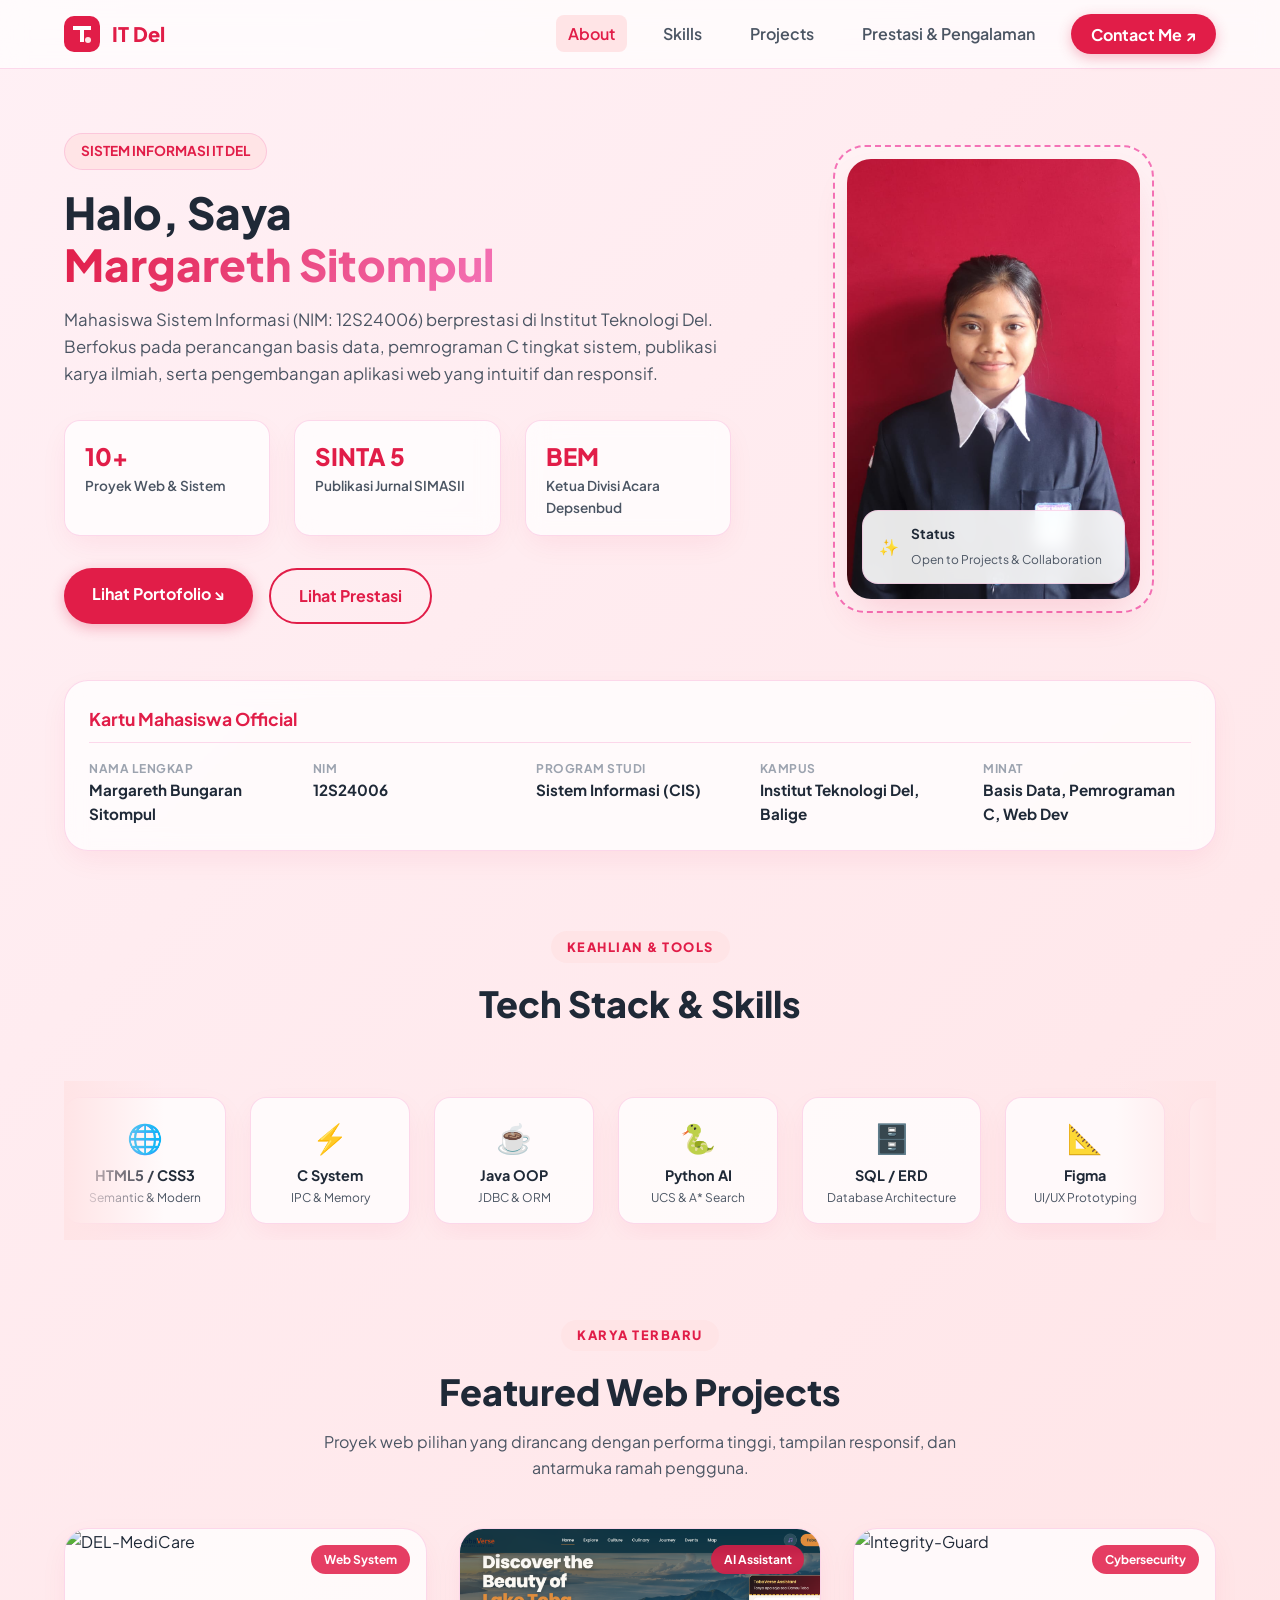
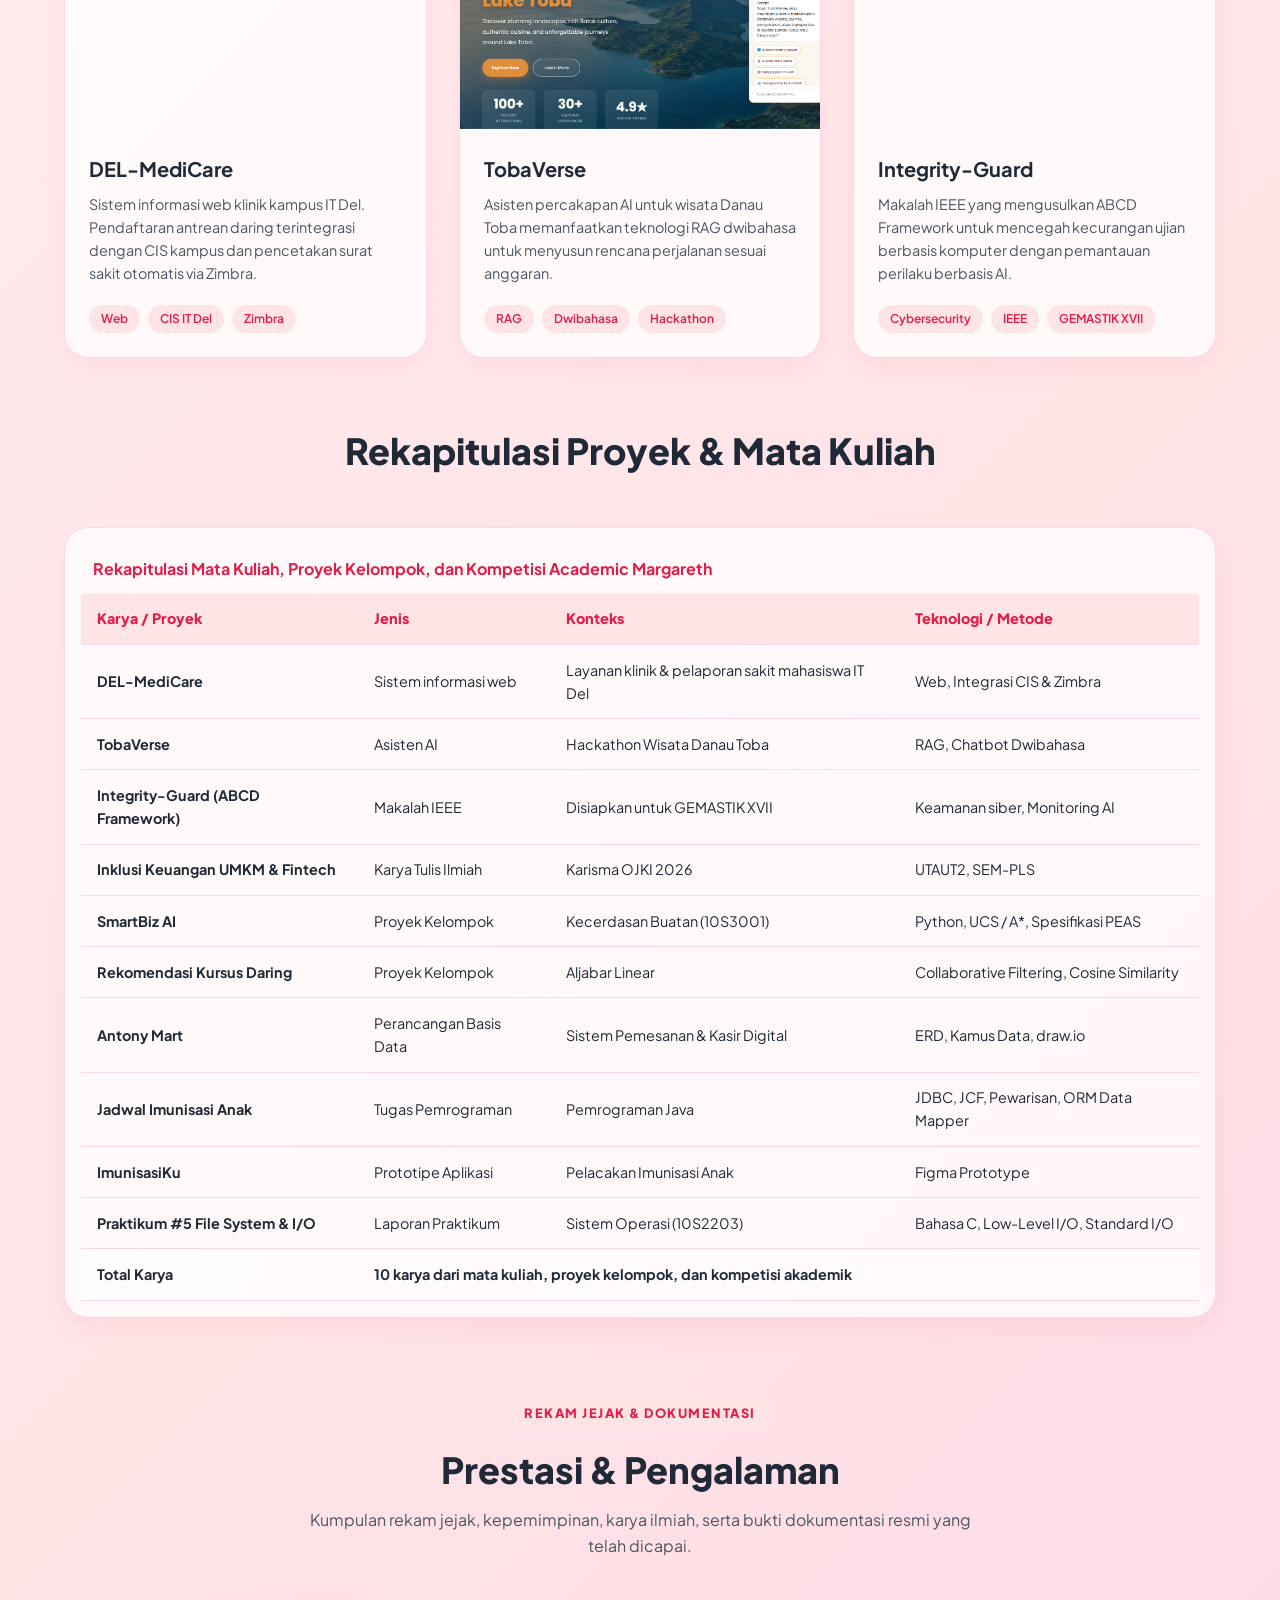
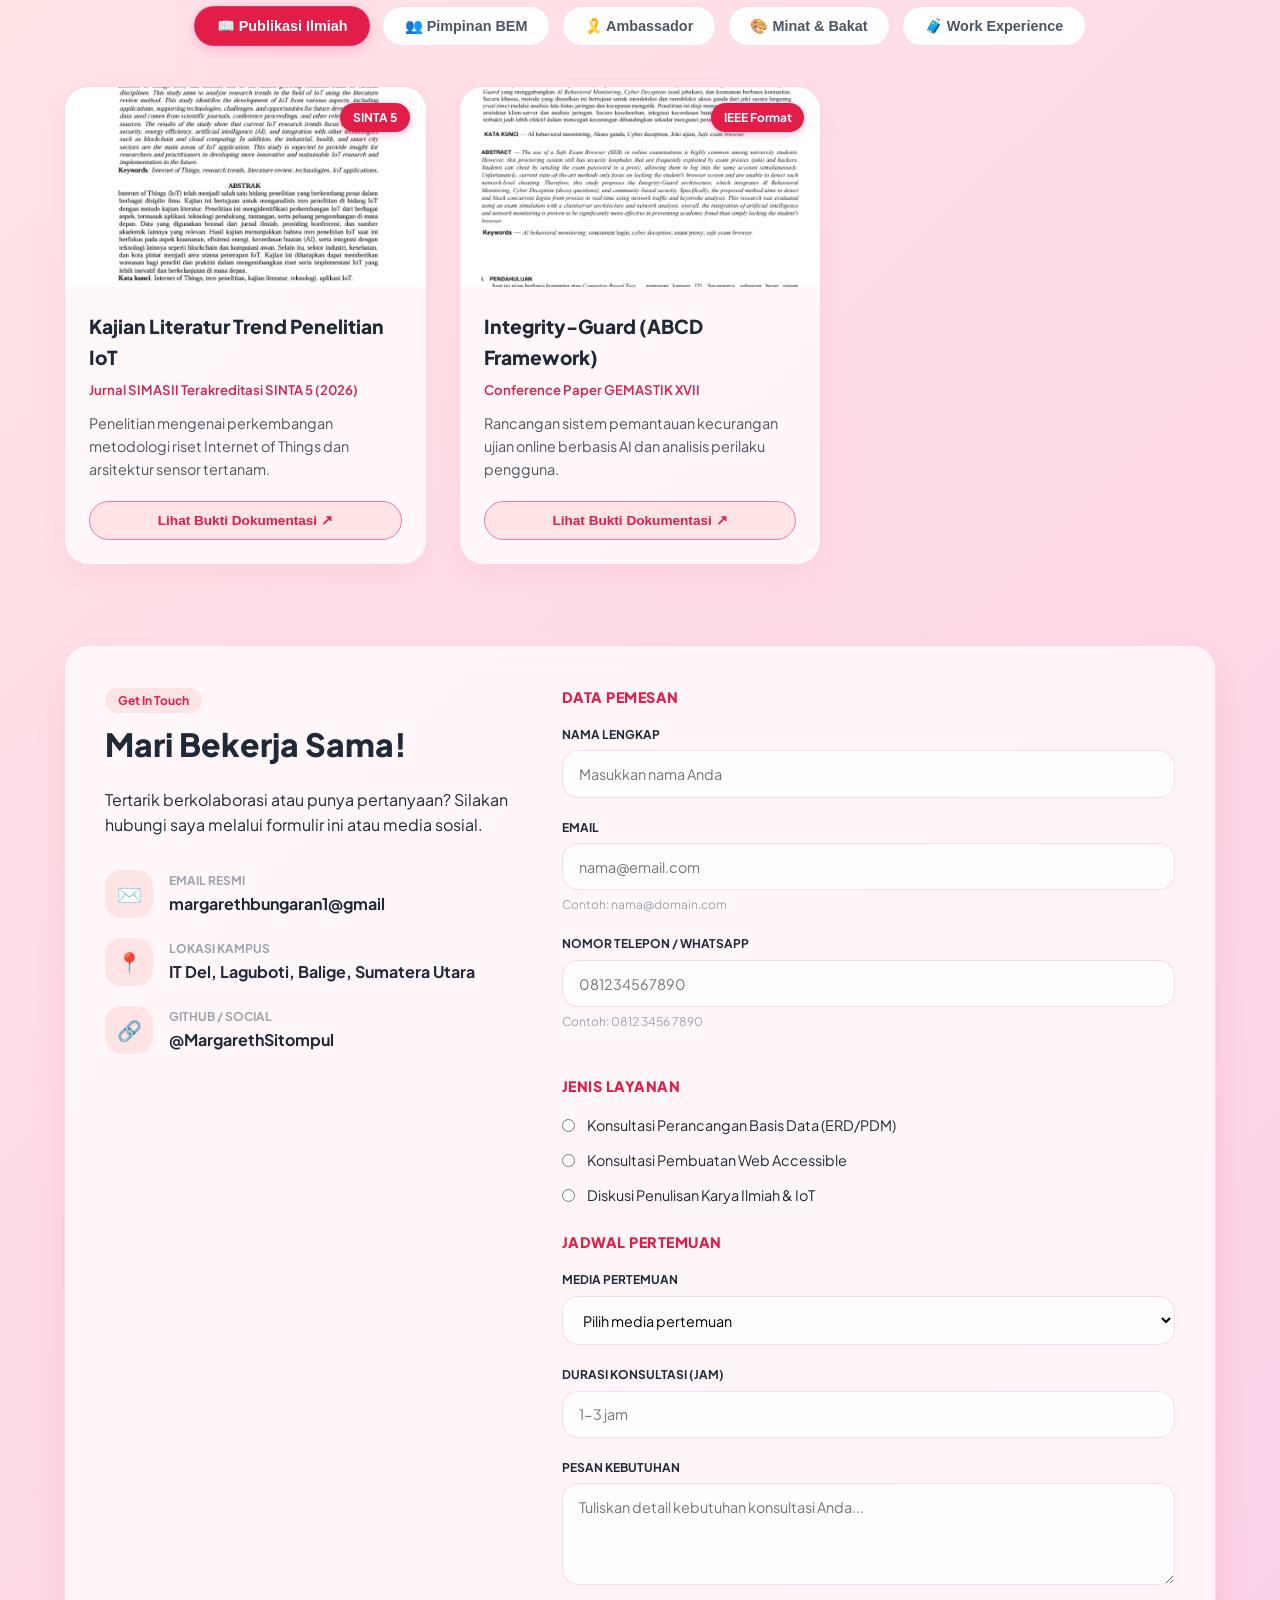
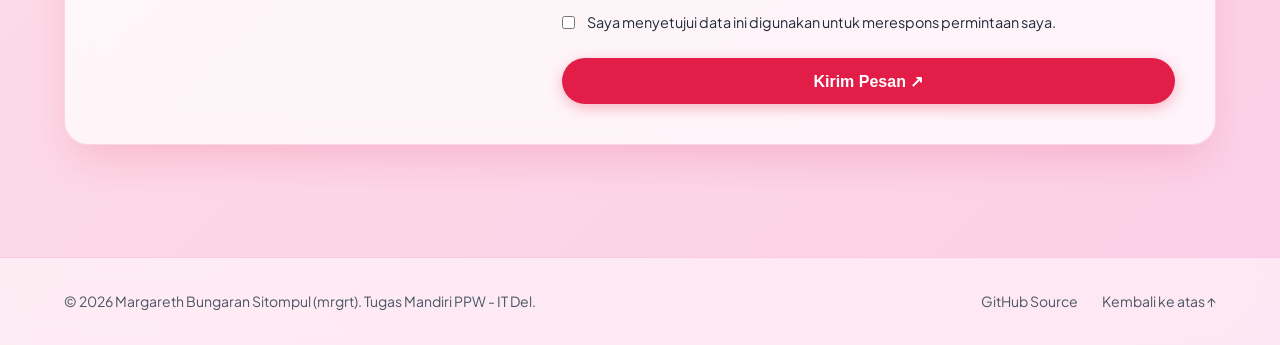
==== commit 6205eb90: "12S24006" ====
--- a/index.html
+++ b/index.html
@@ -78,7 +78,7 @@
       <div class="hero-photo-wrapper">
         <div class="dashed-border-frame">
           <div class="photo-inner-card">
-            <img src="./asset/pas foto_margareth.jpeg" alt="Foto Profil Margareth Bungaran Sitompul">
+            <img src="/tugas/asset/pas foto_margareth.jpeg" alt="Foto Profil Margareth Bungaran Sitompul">
             <div class="status-floating-pill">
               <span class="sparkle-icon">✨</span>
               <div>
@@ -144,7 +144,7 @@
         <article class="project-card">
           <div class="project-img-box">
             <span class="card-badge">Web System</span>
-            <img src="/asset/RSUD.png" alt="DEL-MediCare">
+            <img src="https://images.unsplash.com/photo-1576091160399-112ba8d25d1d?auto=format&fit=crop&w=600&q=80" alt="DEL-MediCare">
           </div>
           <div class="project-card-body">
             <h3>DEL-MediCare</h3>
@@ -158,7 +158,7 @@
         <article class="project-card">
           <div class="project-img-box">
             <span class="card-badge">AI Assistant</span>
-            <img src="/asset/tobaverse.png" alt="TobaVerse">
+            <img src="/tugas/asset/tobaverse.png" alt="TobaVerse">
           </div>
           <div class="project-card-body">
             <h3>TobaVerse</h3>
@@ -172,7 +172,7 @@
         <article class="project-card">
           <div class="project-img-box">
             <span class="card-badge">Cybersecurity</span>
-            <img src="/asset/GUARD.jpeg" alt="Integrity-Guard">
+            <img src="/tugas/asseT/GUARD.jpeg" alt="Integrity-Guard">
           </div>
           <div class="project-card-body">
             <h3>Integrity-Guard</h3>
@@ -298,7 +298,7 @@
     <article class="doc-card">
       <div class="doc-img-box">
         <span class="badge-pink-pill">SINTA 5</span>
-        <img src="/asset/jurnal .png" alt="Bukti Publikasi Jurnal SIMASII">
+        <img src="/tugas/asset/jurnal .png" alt="Bukti Publikasi Jurnal SIMASII">
       </div>
       <div class="doc-card-body">
         <h3>Kajian Literatur Trend Penelitian IoT</h3>
@@ -316,7 +316,7 @@
     <article class="doc-card">
       <div class="doc-img-box">
         <span class="badge-pink-pill">IEEE Format</span>
-        <img src="/asset/GEMASTIK.png" alt="Bukti Conference Paper GEMASTIK">
+        <img src="/tugas/asset/GEMASTIK.png" alt="Bukti Conference Paper GEMASTIK">
       </div>
       <div class="doc-card-body">
         <h3>Integrity-Guard (ABCD Framework)</h3>
@@ -366,7 +366,7 @@
       <article class="doc-card">
         <div class="doc-img-box">
           <span class="badge-pink-pill">BEM IT Del</span>
-          <img src="/asset/bem.jpeg" alt="Dokumentasi BEM IT Del">
+          <img src="/tugas/asset/bem.jpeg" alt="Dokumentasi BEM IT Del">
         </div>
         <div class="doc-card-body">
           <h3>Ketua Divisi Acara Depsenbud</h3>
@@ -384,7 +384,7 @@
       <article class="doc-card">
         <div class="doc-img-box">
           <span class="badge-pink-pill">Ambassador</span>
-          <img src="/asset/ambassador privy.jpeg" alt="Dokumentasi Privy Campus Ambassador">
+          <img src="/tugas/asset/ambassador privy.jpeg" alt="Dokumentasi Privy Campus Ambassador">
         </div>
         <div class="doc-card-body">
           <h3>Privy Campus Ambassador</h3>
@@ -402,7 +402,7 @@
       <article class="doc-card">
         <div class="doc-img-box">
           <span class="badge-pink-pill">UKM PSM</span>
-          <img src="/asset/psm.jpeg" alt="Dokumentasi Paduan Suara">
+          <img src="/tugas/asset/psm.jpeg" alt="Dokumentasi Paduan Suara">
         </div>
         <div class="doc-card-body">
           <h3>Paduan Suara &amp; Seni Vokal</h3>
@@ -415,7 +415,7 @@
       <article class="doc-card">
         <div class="doc-img-box">
           <span class="badge-pink-pill">Public Speaking</span>
-          <img src="/asset/mc.jpeg" alt="Dokumentasi Master of Ceremony">
+          <img src="/tugas/asset/mc.jpeg" alt="Dokumentasi Master of Ceremony">
         </div>
         <div class="doc-card-body">
           <h3>Master of Ceremony (MC)</h3>
@@ -433,7 +433,7 @@
       <article class="doc-card">
         <div class="doc-img-box">
           <span class="badge-pink-pill">Magang Mandiri</span>
-          <img src="/asset/RSUD.png" alt="Dokumentasi Magang RSUD">
+          <img src="/tugas/asset/RSUD.png" alt="Dokumentasi Magang RSUD">
         </div>
         <div class="doc-card-body">
           <h3>Staff IT &amp; Server Intern</h3>
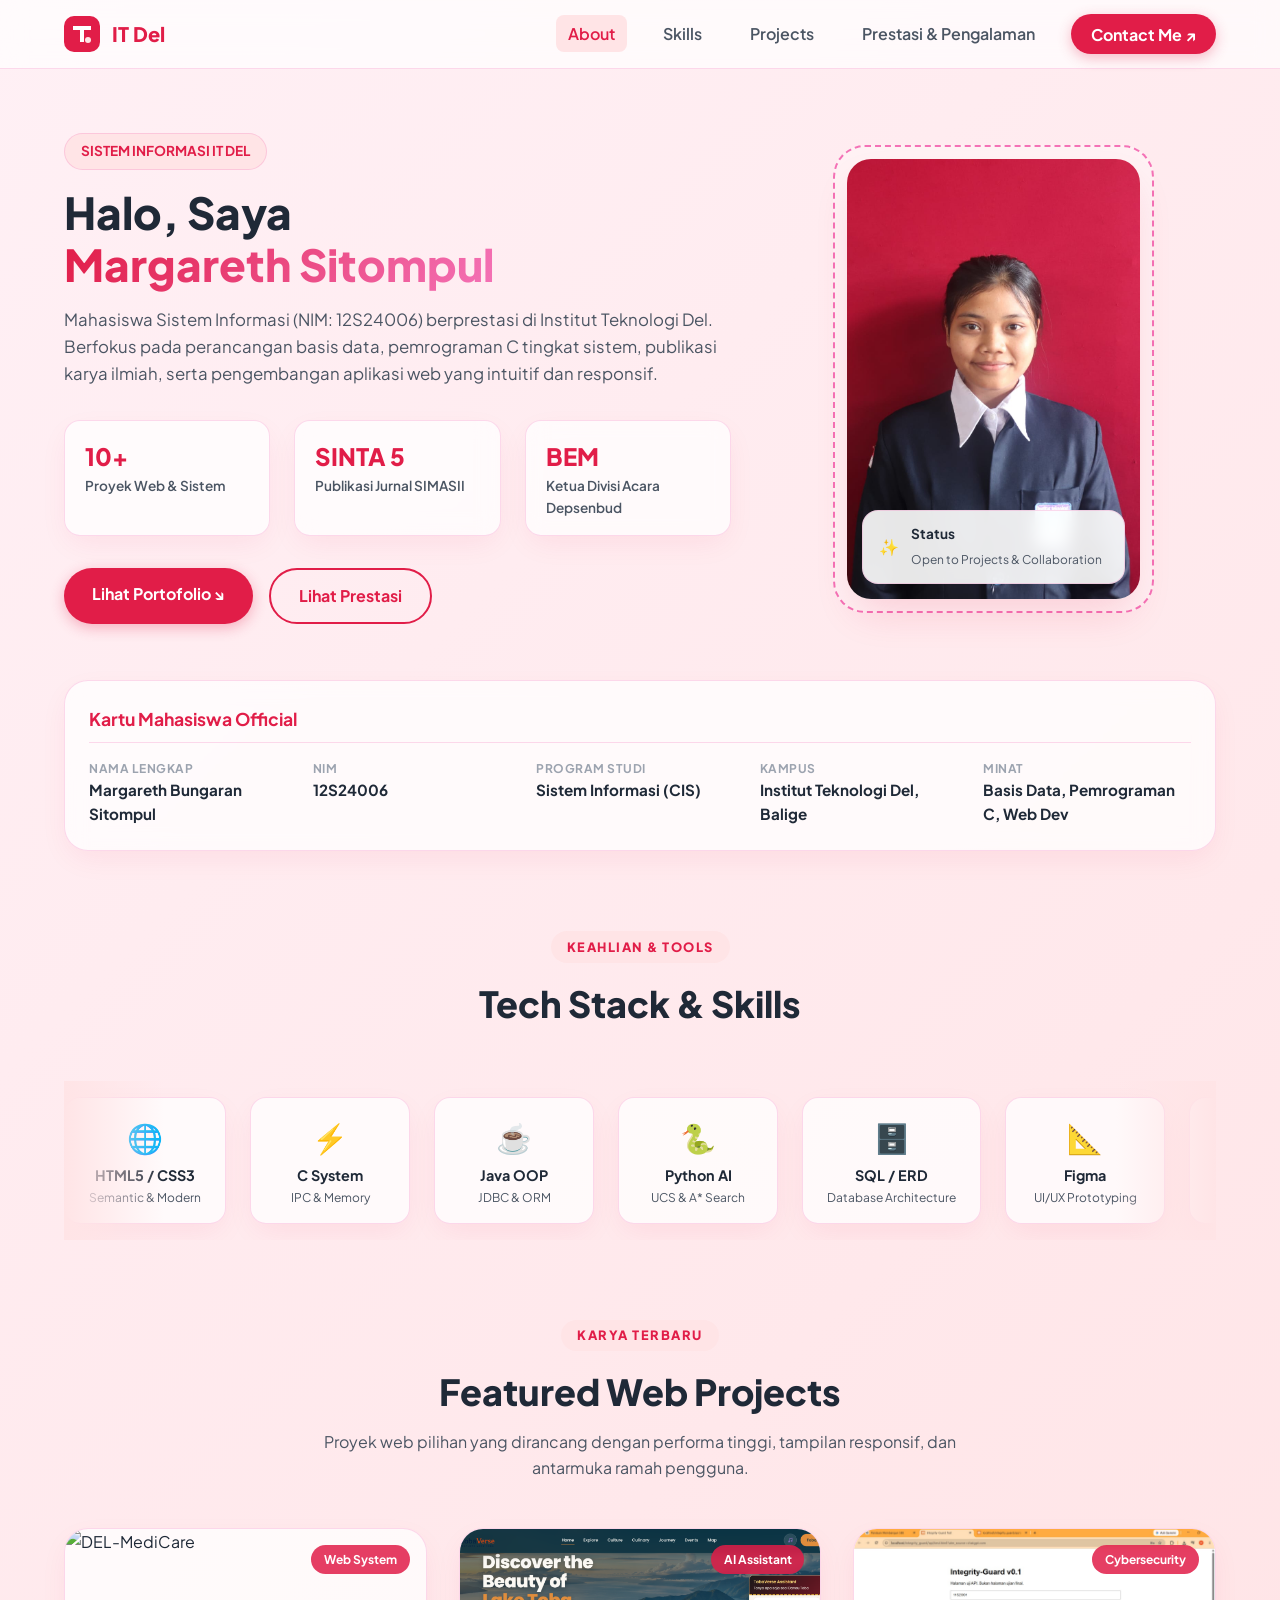
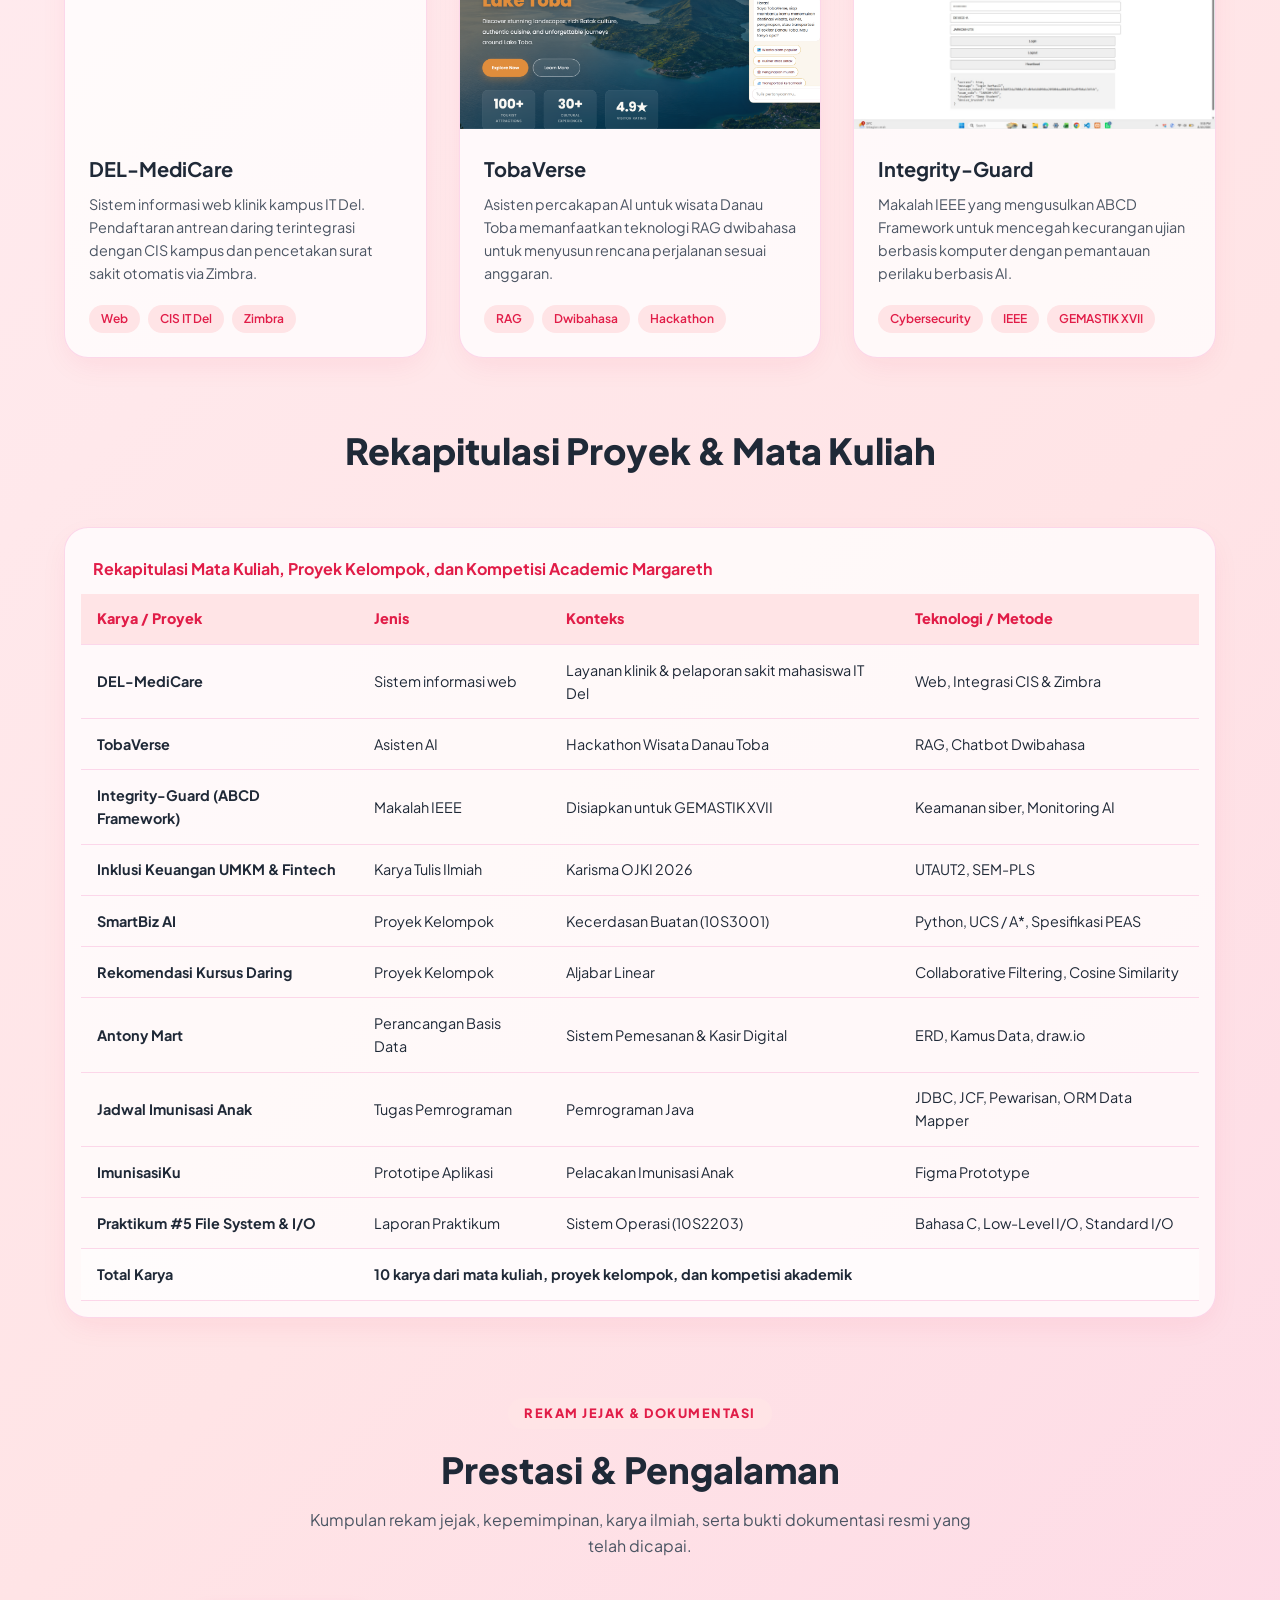
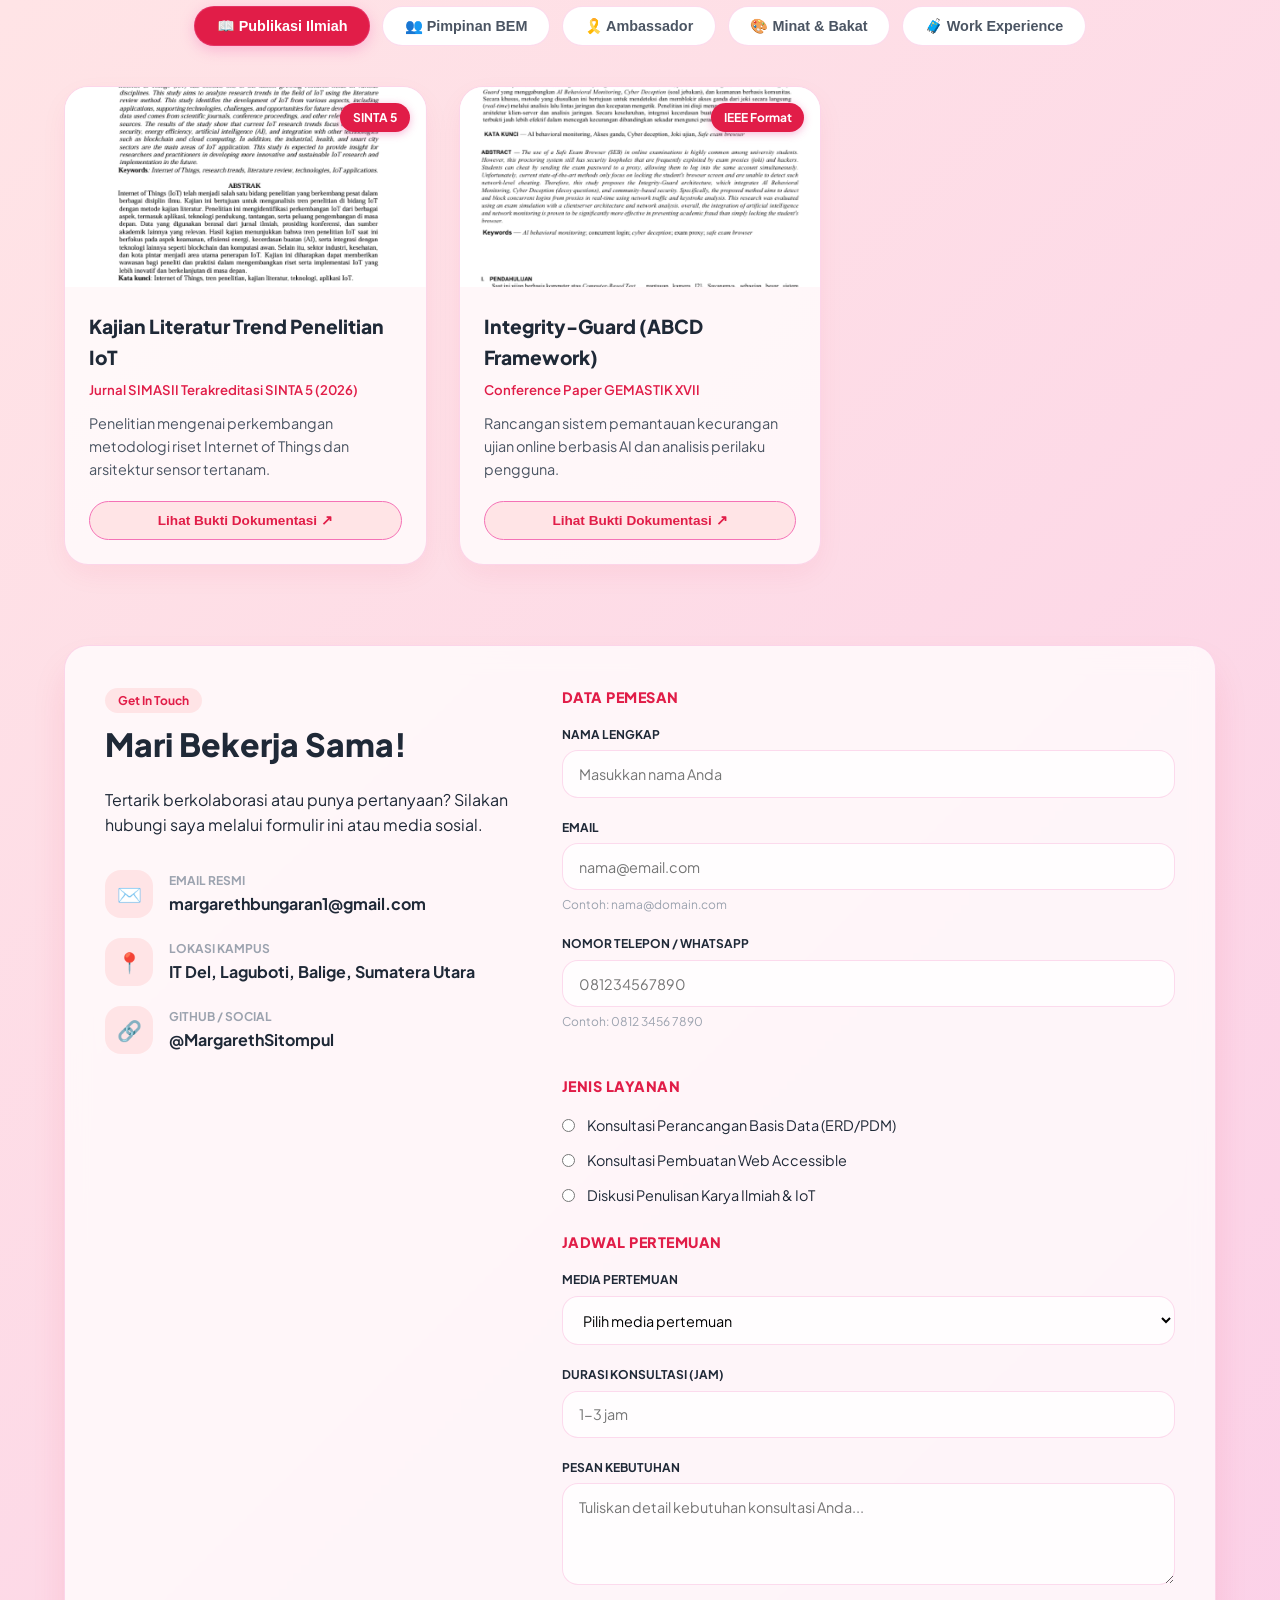
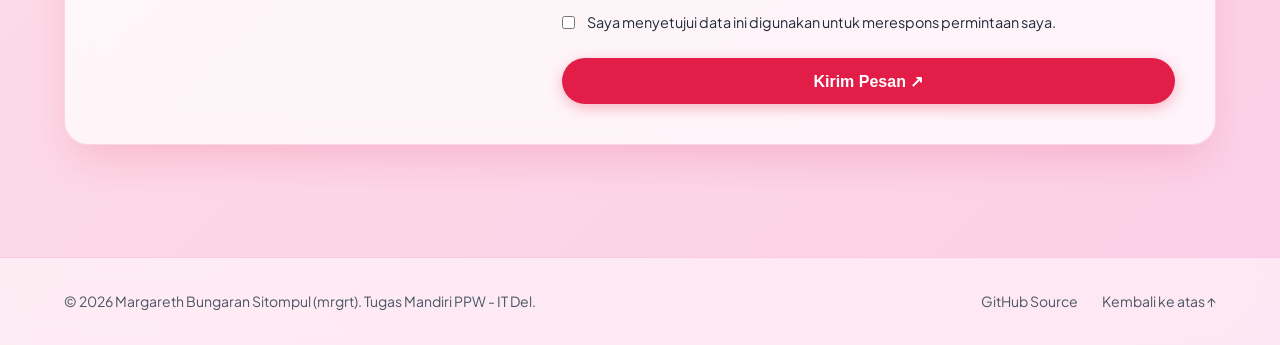
==== commit b402d4f9: "baru" ====
--- a/index.html
+++ b/index.html
@@ -78,7 +78,7 @@
       <div class="hero-photo-wrapper">
         <div class="dashed-border-frame">
           <div class="photo-inner-card">
-            <img src="/tugas/asset/pas foto_margareth.jpeg" alt="Foto Profil Margareth Bungaran Sitompul">
+            <img src="asset/pas foto_margareth.jpeg" alt="Foto Profil Margareth Bungaran Sitompul">
             <div class="status-floating-pill">
               <span class="sparkle-icon">✨</span>
               <div>
@@ -158,7 +158,7 @@
         <article class="project-card">
           <div class="project-img-box">
             <span class="card-badge">AI Assistant</span>
-            <img src="/tugas/asset/tobaverse.png" alt="TobaVerse">
+            <img src="asset/tobaverse.png" alt="TobaVerse">
           </div>
           <div class="project-card-body">
             <h3>TobaVerse</h3>
@@ -172,7 +172,7 @@
         <article class="project-card">
           <div class="project-img-box">
             <span class="card-badge">Cybersecurity</span>
-            <img src="/tugas/asseT/GUARD.jpeg" alt="Integrity-Guard">
+            <img src="asset/GUARD.jpeg" alt="Integrity-Guard">
           </div>
           <div class="project-card-body">
             <h3>Integrity-Guard</h3>
@@ -272,233 +272,209 @@
       </figure>
     </section>
 
- <!-- SECTION 4: PRESTASI & PENGALAMAN -->
-<section id="prestasi" aria-labelledby="judul-prestasi">
-  <div class="section-center-header">
-    <span class="sub-tag">REKAM JEJAK &amp; DOKUMENTASI</span>
-    <h2 id="judul-prestasi">Prestasi &amp; Pengalaman</h2>
-    <p class="section-desc">Kumpulan rekam jejak, kepemimpinan, karya ilmiah, serta bukti dokumentasi resmi yang telah dicapai.</p>
-  </div>
-
-  <!-- Filter Navigation Tabs -->
-  <div class="tabs-navigation" role="tablist">
-    <button class="tab-pill active" onclick="bukaKategori(event, 'pub-ilmiah')">📖 Publikasi Ilmiah</button>
-    <button class="tab-pill" onclick="bukaKategori(event, 'pimpinan-bem')">👥 Pimpinan BEM</button>
-    <button class="tab-pill" onclick="bukaKategori(event, 'ambassador')">🎗️ Ambassador</button>
-    <button class="tab-pill" onclick="bukaKategori(event, 'minat-bakat')">🎨 Minat &amp; Bakat</button>
-    <button class="tab-pill" onclick="bukaKategori(event, 'work-exp')">🧳 Work Experience</button>
-  </div>
-
-  <!-- TAB 1: Publikasi Ilmiah -->
-
-<div class="tab-content-block active-block" id="pub-ilmiah">
-  <div class="cards-grid-3">
-    
-    <!-- Kartu 1 -->
-    <article class="doc-card">
-      <div class="doc-img-box">
-        <span class="badge-pink-pill">SINTA 5</span>
-        <img src="/tugas/asset/jurnal .png" alt="Bukti Publikasi Jurnal SIMASII">
-      </div>
-      <div class="doc-card-body">
-        <h3>Kajian Literatur Trend Penelitian IoT</h3>
-        <p class="author-sub">Jurnal SIMASII Terakreditasi SINTA 5 (2026)</p>
-        <p class="card-desc">Penelitian mengenai perkembangan metodologi riset Internet of Things dan arsitektur sensor tertanam.</p>
-        
-        <!-- Panggil fungsi bukaModal dengan URL PDF lokal/online kamu -->
-        <button class="btn-doc-link" onclick="bukaModal('Dokumentasi Publikasi Jurnal SIMASII', '/tugas/asset/jurnal', 'Bukti terbit karya ilmiah pada Jurnal SIMASII SINTA 5 atas nama Margareth Bungaran Sitompul.')">
-          Lihat Bukti Dokumentasi ↗
-        </button>
-      </div>
-    </article>
-
-    <!-- Kartu 2 -->
-    <article class="doc-card">
-      <div class="doc-img-box">
-        <span class="badge-pink-pill">IEEE Format</span>
-        <img src="/tugas/asset/GEMASTIK.png" alt="Bukti Conference Paper GEMASTIK">
-      </div>
-      <div class="doc-card-body">
-        <h3>Integrity-Guard (ABCD Framework)</h3>
-        <p class="author-sub">Conference Paper GEMASTIK XVII</p>
-        <p class="card-desc">Rancangan sistem pemantauan kecurangan ujian online berbasis AI dan analisis perilaku pengguna.</p>
-        
-        <!-- Panggil fungsi bukaModal dengan URL PDF lokal/online kamu -->
-        <button class="btn-doc-link" onclick="bukaModal('Dokumentasi Conference Paper IEEE', '/tugas/asset/GEMASTIK', 'Draf naskah ilmiah IEEE siap uji kompetisi GEMASTIK XVII.')">
-          Lihat Bukti Dokumentasi ↗
-        </button>
-      </div>
-    </article>
-
-  </div>
-</div>
-
-<!-- ========================================== -->
-<!-- POPUP MODAL UNTUK PDF                      -->
-<!-- ========================================== -->
-<div id="modalDokumen" class="modal-overlay">
-  <div class="modal-box modal-pdf-size">
-    <div class="modal-header">
-      <h3 id="modalJudul">Judul Dokumentasi</h3>
-      <button class="btn-close" onclick="tutupModal()">&times;</button>
-    </div>
-    <div class="modal-body">
-      <p id="modalDeskripsi">Deskripsi dokumentasi akan tampil di sini.</p>
-
-      <!-- Iframe untuk memuat file PDF -->
-      <div class="pdf-container">
-        <iframe id="modalPdf" src="" type="application/pdf"></iframe>
-      </div>
-      
-      <!-- Option Cadangan: Buka PDF di Tab Baru -->
-      <div class="pdf-footer-action">
-        <a id="btnBukaPdfBaru" href="#" target="_blank" class="btn-pdf-external">
-          Buka PDF di Tab Baru ↗
-        </a>
-      </div>
-    </div>
-  </div>
-</div>
-
-  <!-- TAB 2: Pimpinan BEM -->
-  <div class="tab-content-block" id="pimpinan-bem">
-    <div class="cards-grid-3">
-      <article class="doc-card">
-        <div class="doc-img-box">
-          <span class="badge-pink-pill">BEM IT Del</span>
-          <img src="/tugas/asset/bem.jpeg" alt="Dokumentasi BEM IT Del">
-        </div>
-        <div class="doc-card-body">
-          <h3>Ketua Divisi Acara Depsenbud</h3>
-          <p class="author-sub">BEM Institut Teknologi Del (2026)</p>
-          <p class="card-desc">Memimpin perancangan dan eksekusi Festival Budaya IT Del 2026 yang melibatkan 9 himpunan mahasiswa.</p>
-          <button class="btn-doc-link" onclick="bukaModal('Dokumentasi Kepemimpinan BEM', 'https://images.unsplash.com/photo-1511578314322-379afb476865?auto=format&fit=crop&w=1000&q=80', 'SK Pengangkatan &amp; Foto Kegiatan Festival Budaya IT Del 2026.')">Lihat Bukti Dokumentasi ↗</button>
-        </div>
-      </article>
-    </div>
-  </div>
-
-  <!-- TAB 3: Ambassador -->
-  <div class="tab-content-block" id="ambassador">
-    <div class="cards-grid-3">
-      <article class="doc-card">
-        <div class="doc-img-box">
-          <span class="badge-pink-pill">Ambassador</span>
-          <img src="/tugas/asset/ambassador privy.jpeg" alt="Dokumentasi Privy Campus Ambassador">
-        </div>
-        <div class="doc-card-body">
-          <h3>Privy Campus Ambassador</h3>
-          <p class="author-sub">Perwakilan Depsenbud IT Del (2026)</p>
-          <p class="card-desc">Sosialisasi identitas digital, keandalan dokumen elektronik, dan literasi teknologi di lingkungan kampus.</p>
-          <button class="btn-doc-link" onclick="bukaModal('Dokumentasi Privy Campus Ambassador', 'https://images.unsplash.com/photo-1522202176988-66273c2fd55f?auto=format&fit=crop&w=1000&q=80', 'Sertifikat Penunjukan Resmi Privy Campus Ambassador 2026.')">Lihat Bukti Dokumentasi ↗</button>
-        </div>
-      </article>
-    </div>
-  </div>
-
-  <!-- TAB 4: Minat & Bakat -->
-  <div class="tab-content-block" id="minat-bakat">
-    <div class="cards-grid-3">
-      <article class="doc-card">
-        <div class="doc-img-box">
-          <span class="badge-pink-pill">UKM PSM</span>
-          <img src="/tugas/asset/psm.jpeg" alt="Dokumentasi Paduan Suara">
-        </div>
-        <div class="doc-card-body">
-          <h3>Paduan Suara &amp; Seni Vokal</h3>
-          <p class="author-sub">UKM PSM IT Del</p>
-          <p class="card-desc">Aktif dalam penampilan resmi wisuda kampus dan kompetisi seni musik antar mahasiswa.</p>
-          <button class="btn-doc-link" onclick="bukaModal('Dokumentasi Paduan Suara', 'https://images.unsplash.com/photo-1514525253161-7a46d19cd819?auto=format&fit=crop&w=1000&q=80', 'Foto Penampilan UKM Paduan Suara Mahasiswa IT Del.')">Lihat Bukti Dokumentasi ↗</button>
-        </div>
-      </article>
-
-      <article class="doc-card">
-        <div class="doc-img-box">
-          <span class="badge-pink-pill">Public Speaking</span>
-          <img src="/tugas/asset/mc.jpeg" alt="Dokumentasi Master of Ceremony">
-        </div>
-        <div class="doc-card-body">
-          <h3>Master of Ceremony (MC)</h3>
-          <p class="author-sub">Acara Formal &amp; Semi-Formal Kampus</p>
-          <p class="card-desc">Memandu berbagai seminar nasional dan acara protokol resmi di lingkungan IT Del.</p>
-          <button class="btn-doc-link" onclick="bukaModal('Dokumentasi MC Kampus', 'https://images.unsplash.com/photo-1475721027785-f74eccf877e2?auto=format&fit=crop&w=1000&q=80', 'Dokumentasi Tugas MC pada Wisuda &amp; Festival Kampus.')">Lihat Bukti Dokumentasi ↗</button>
-        </div>
-      </article>
-    </div>
-  </div>
-
-  <!-- TAB 5: Work Experience -->
-  <div class="tab-content-block" id="work-exp">
-    <div class="cards-grid-3">
-      <article class="doc-card">
-        <div class="doc-img-box">
-          <span class="badge-pink-pill">Magang Mandiri</span>
-          <img src="/tugas/asset/RSUD.png" alt="Dokumentasi Magang RSUD">
-        </div>
-        <div class="doc-card-body">
-          <h3>Staff IT &amp; Server Intern</h3>
-          <p class="company-sub">RSUD Dr. Ferdinand Lumbantobing Sibolga</p>
-          <p class="card-desc">Pengelolaan basis data SIMRS, maintenance server utama, dan backup data medis pasien.</p>
-          <button class="btn-doc-link" onclick="bukaModal('Dokumentasi Magang RSUD', 'https://images.unsplash.com/photo-1504813184591-01572f98c85f?auto=format&fit=crop&w=1000&q=80', 'Surat Keterangan Selesai Magang &amp; Laporan Kerja RSUD Sibolga.')">Lihat Bukti Dokumentasi ↗</button>
-        </div>
-      </article>
-    </div>
-  </div>
-
-  <!-- Jendela Popup Modal -->
-  <div id="modal-bukti" class="modal-overlay" onclick="tutupModal(event)">
-    <div class="modal-content">
-      <button class="modal-close" onclick="tutupModalDirect()">&times;</button>
-      <h3 id="modal-judul">Judul Dokumentasi</h3>
-      <div class="modal-img-container">
-        <img id="modal-img" src="" alt="Bukti Dokumentasi">
-      </div>
-      <p id="modal-desc">Keterangan bukti dokumentasi.</p>
-    </div>
-  </div>
-</section>
-
-<!-- Fungsi JavaScript untuk Switch Tab & Popup Modal -->
-<script>
-  function bukaKategori(evt, namaTab) {
-    var i, tabcontent, tabpills;
-
-    // Sembunyikan semua blok konten
-    tabcontent = document.getElementsByClassName("tab-content-block");
-    for (i = 0; i < tabcontent.length; i++) {
-      tabcontent[i].style.display = "none";
-      tabcontent[i].classList.remove("active-block");
-    }
-
-    // Hilangkan status aktif di semua tombol
-    tabpills = document.getElementsByClassName("tab-pill");
-    for (i = 0; i < tabpills.length; i++) {
-      tabpills[i].classList.remove("active");
-    }
-
-    // Tampilkan kategori yang dipilih dan aktifkan tombolnya
-    document.getElementById(namaTab).style.display = "block";
-    document.getElementById(namaTab).classList.add("active-block");
-    evt.currentTarget.classList.add("active");
-  }
-
-  function bukaModal(judul, urlGambar, deskripsi) {
-    document.getElementById('modal-judul').innerText = judul;
-    document.getElementById('modal-img').src = urlGambar;
-    document.getElementById('modal-desc').innerText = deskripsi;
-    document.getElementById('modal-bukti').style.display = 'flex';
-  }
-
-  function tutupModalDirect() {
-    document.getElementById('modal-bukti').style.display = 'none';
-  }
-
-  function tutupModal(event) {
-    if (event.target.id === 'modal-bukti') {
-      document.getElementById('modal-bukti').style.display = 'none';
-    }
-  }
-</script>
+    <!-- SECTION 4: PRESTASI & PENGALAMAN -->
+    <section id="prestasi" aria-labelledby="judul-prestasi">
+      <div class="section-center-header">
+        <span class="sub-tag">REKAM JEJAK &amp; DOKUMENTASI</span>
+        <h2 id="judul-prestasi">Prestasi &amp; Pengalaman</h2>
+        <p class="section-desc">Kumpulan rekam jejak, kepemimpinan, karya ilmiah, serta bukti dokumentasi resmi yang telah dicapai.</p>
+      </div>
+
+      <!-- Filter Navigation Tabs -->
+      <div class="tabs-navigation" role="tablist">
+        <button class="tab-pill active" onclick="bukaKategori(event, 'pub-ilmiah')">📖 Publikasi Ilmiah</button>
+        <button class="tab-pill" onclick="bukaKategori(event, 'pimpinan-bem')">👥 Pimpinan BEM</button>
+        <button class="tab-pill" onclick="bukaKategori(event, 'ambassador')">🎗️ Ambassador</button>
+        <button class="tab-pill" onclick="bukaKategori(event, 'minat-bakat')">🎨 Minat &amp; Bakat</button>
+        <button class="tab-pill" onclick="bukaKategori(event, 'work-exp')">🧳 Work Experience</button>
+      </div>
+
+      <!-- TAB 1: Publikasi Ilmiah -->
+      <div class="tab-content-block active-block" id="pub-ilmiah">
+        <div class="cards-grid-3">
+          
+          <!-- Kartu 1 -->
+          <article class="doc-card">
+            <div class="doc-img-box">
+              <span class="badge-pink-pill">SINTA 5</span>
+              <img src="asset/jurnal .png" alt="Bukti Publikasi Jurnal SIMASII">
+            </div>
+            <div class="doc-card-body">
+              <h3>Kajian Literatur Trend Penelitian IoT</h3>
+              <p class="author-sub">Jurnal SIMASII Terakreditasi SINTA 5 (2026)</p>
+              <p class="card-desc">Penelitian mengenai perkembangan metodologi riset Internet of Things dan arsitektur sensor tertanam.</p>
+              <button class="btn-doc-link" onclick="bukaModal('Dokumentasi Publikasi Jurnal SIMASII', 'asset/jurnal .png', 'Bukti terbit karya ilmiah pada Jurnal SIMASII SINTA 5 atas nama Margareth Bungaran Sitompul.')">
+                Lihat Bukti Dokumentasi ↗
+              </button>
+            </div>
+          </article>
+
+          <!-- Kartu 2 -->
+          <article class="doc-card">
+            <div class="doc-img-box">
+              <span class="badge-pink-pill">IEEE Format</span>
+              <img src="asset/GEMASTIK.png" alt="Bukti Conference Paper GEMASTIK">
+            </div>
+            <div class="doc-card-body">
+              <h3>Integrity-Guard (ABCD Framework)</h3>
+              <p class="author-sub">Conference Paper GEMASTIK XVII</p>
+              <p class="card-desc">Rancangan sistem pemantauan kecurangan ujian online berbasis AI dan analisis perilaku pengguna.</p>
+              <button class="btn-doc-link" onclick="bukaModal('Dokumentasi Conference Paper IEEE', 'asset/GEMASTIK.png', 'Draf naskah ilmiah IEEE siap uji kompetisi GEMASTIK XVII.')">
+                Lihat Bukti Dokumentasi ↗
+              </button>
+            </div>
+          </article>
+
+        </div>
+      </div>
+
+      <!-- TAB 2: Pimpinan BEM -->
+      <div class="tab-content-block" id="pimpinan-bem" style="display: none;">
+        <div class="cards-grid-3">
+          <article class="doc-card">
+            <div class="doc-img-box">
+              <span class="badge-pink-pill">BEM IT Del</span>
+              <img src="asset/bem.jpeg" alt="Dokumentasi BEM IT Del">
+            </div>
+            <div class="doc-card-body">
+              <h3>Ketua Divisi Acara Depsenbud</h3>
+              <p class="author-sub">BEM Institut Teknologi Del (2026)</p>
+              <p class="card-desc">Memimpin perancangan dan eksekusi Festival Budaya IT Del 2026 yang melibatkan 9 himpunan mahasiswa.</p>
+              <button class="btn-doc-link" onclick="bukaModal('Dokumentasi Kepemimpinan BEM', 'asset/bem.jpeg', 'SK Pengangkatan &amp; Foto Kegiatan Festival Budaya IT Del 2026.')">
+                Lihat Bukti Dokumentasi ↗
+              </button>
+            </div>
+          </article>
+        </div>
+      </div>
+
+      <!-- TAB 3: Ambassador -->
+      <div class="tab-content-block" id="ambassador" style="display: none;">
+        <div class="cards-grid-3">
+          <article class="doc-card">
+            <div class="doc-img-box">
+              <span class="badge-pink-pill">Ambassador</span>
+              <img src="asset/ambassador privy.jpeg" alt="Dokumentasi Privy Campus Ambassador">
+            </div>
+            <div class="doc-card-body">
+              <h3>Privy Campus Ambassador</h3>
+              <p class="author-sub">Perwakilan Depsenbud IT Del (2026)</p>
+              <p class="card-desc">Sosialisasi identitas digital, keandalan dokumen elektronik, dan literasi teknologi di lingkungan kampus.</p>
+              <button class="btn-doc-link" onclick="bukaModal('Dokumentasi Privy Campus Ambassador', 'asset/ambassador privy.jpeg', 'Sertifikat Penunjukan Resmi Privy Campus Ambassador 2026.')">
+                Lihat Bukti Dokumentasi ↗
+              </button>
+            </div>
+          </article>
+        </div>
+      </div>
+
+      <!-- TAB 4: Minat & Bakat -->
+      <div class="tab-content-block" id="minat-bakat" style="display: none;">
+        <div class="cards-grid-3">
+          <article class="doc-card">
+            <div class="doc-img-box">
+              <span class="badge-pink-pill">UKM PSM</span>
+              <img src="asset/psm.jpeg" alt="Dokumentasi Paduan Suara">
+            </div>
+            <div class="doc-card-body">
+              <h3>Paduan Suara &amp; Seni Vokal</h3>
+              <p class="author-sub">UKM PSM IT Del</p>
+              <p class="card-desc">Aktif dalam penampilan resmi wisuda kampus dan kompetisi seni musik antar mahasiswa.</p>
+              <button class="btn-doc-link" onclick="bukaModal('Dokumentasi Paduan Suara', 'asset/psm.jpeg', 'Foto Penampilan UKM Paduan Suara Mahasiswa IT Del.')">
+                Lihat Bukti Dokumentasi ↗
+              </button>
+            </div>
+          </article>
+
+          <article class="doc-card">
+            <div class="doc-img-box">
+              <span class="badge-pink-pill">Public Speaking</span>
+              <img src="asset/mc.jpeg" alt="Dokumentasi Master of Ceremony">
+            </div>
+            <div class="doc-card-body">
+              <h3>Master of Ceremony (MC)</h3>
+              <p class="author-sub">Acara Formal &amp; Semi-Formal Kampus</p>
+              <p class="card-desc">Memandu berbagai seminar nasional dan acara protokol resmi di lingkungan IT Del.</p>
+              <button class="btn-doc-link" onclick="bukaModal('Dokumentasi MC Kampus', 'asset/mc.jpeg', 'Dokumentasi Tugas MC pada Wisuda &amp; Festival Kampus.')">
+                Lihat Bukti Dokumentasi ↗
+              </button>
+            </div>
+          </article>
+        </div>
+      </div>
+
+      <!-- TAB 5: Work Experience -->
+      <div class="tab-content-block" id="work-exp" style="display: none;">
+        <div class="cards-grid-3">
+          <article class="doc-card">
+            <div class="doc-img-box">
+              <span class="badge-pink-pill">Magang Mandiri</span>
+              <img src="asset/RSUD.png" alt="Dokumentasi Magang RSUD">
+            </div>
+            <div class="doc-card-body">
+              <h3>Staff IT &amp; Server Intern</h3>
+              <p class="company-sub">RSUD Dr. Ferdinand Lumbantobing Sibolga</p>
+              <p class="card-desc">Pengelolaan basis data SIMRS, maintenance server utama, dan backup data medis pasien.</p>
+              <button class="btn-doc-link" onclick="bukaModal('Dokumentasi Magang RSUD', 'asset/RSUD.png', 'Surat Keterangan Selesai Magang &amp; Laporan Kerja RSUD Sibolga.')">
+                Lihat Bukti Dokumentasi ↗
+              </button>
+            </div>
+          </article>
+        </div>
+      </div>
+
+      <!-- Popup Modal tunggal untuk Menampilkan Bukti Gambar/Dokumen -->
+      <div id="modal-bukti" class="modal-overlay" onclick="tutupModal(event)" style="display: none;">
+        <div class="modal-content">
+          <button class="modal-close" onclick="tutupModalDirect()">&times;</button>
+          <h3 id="modal-judul">Judul Dokumentasi</h3>
+          <div class="modal-img-container">
+            <img id="modal-img" src="" alt="Bukti Dokumentasi">
+          </div>
+          <p id="modal-desc">Keterangan bukti dokumentasi.</p>
+        </div>
+      </div>
+    </section>
+
+    <!-- JavaScript Switch Tab & Modal -->
+    <script>
+      function bukaKategori(evt, namaTab) {
+        var i, tabcontent, tabpills;
+
+        tabcontent = document.getElementsByClassName("tab-content-block");
+        for (i = 0; i < tabcontent.length; i++) {
+          tabcontent[i].style.display = "none";
+          tabcontent[i].classList.remove("active-block");
+        }
+
+        tabpills = document.getElementsByClassName("tab-pill");
+        for (i = 0; i < tabpills.length; i++) {
+          tabpills[i].classList.remove("active");
+        }
+
+        document.getElementById(namaTab).style.display = "block";
+        document.getElementById(namaTab).classList.add("active-block");
+        evt.currentTarget.classList.add("active");
+      }
+
+      function bukaModal(judul, urlGambar, deskripsi) {
+        document.getElementById('modal-judul').innerText = judul;
+        document.getElementById('modal-img').src = urlGambar;
+        document.getElementById('modal-desc').innerText = deskripsi;
+        document.getElementById('modal-bukti').style.display = 'flex';
+      }
+
+      function tutupModalDirect() {
+        document.getElementById('modal-bukti').style.display = 'none';
+      }
+
+      function tutupModal(event) {
+        if (event.target.id === 'modal-bukti') {
+          document.getElementById('modal-bukti').style.display = 'none';
+        }
+      }
+    </script>
+
     <!-- SECTION 5: FORMULIR LAYANAN & KONTAK -->
     <section id="formulir" aria-labelledby="judul-formulir">
       <div class="form-section-card">
@@ -515,7 +491,7 @@
                 <span class="icon-box">✉️</span>
                 <div>
                   <small>Email Resmi</small>
-                  <strong>margarethbungaran1@gmail</strong>
+                  <strong>margarethbungaran1@gmail.com</strong>
                 </div>
               </li>
               <li>
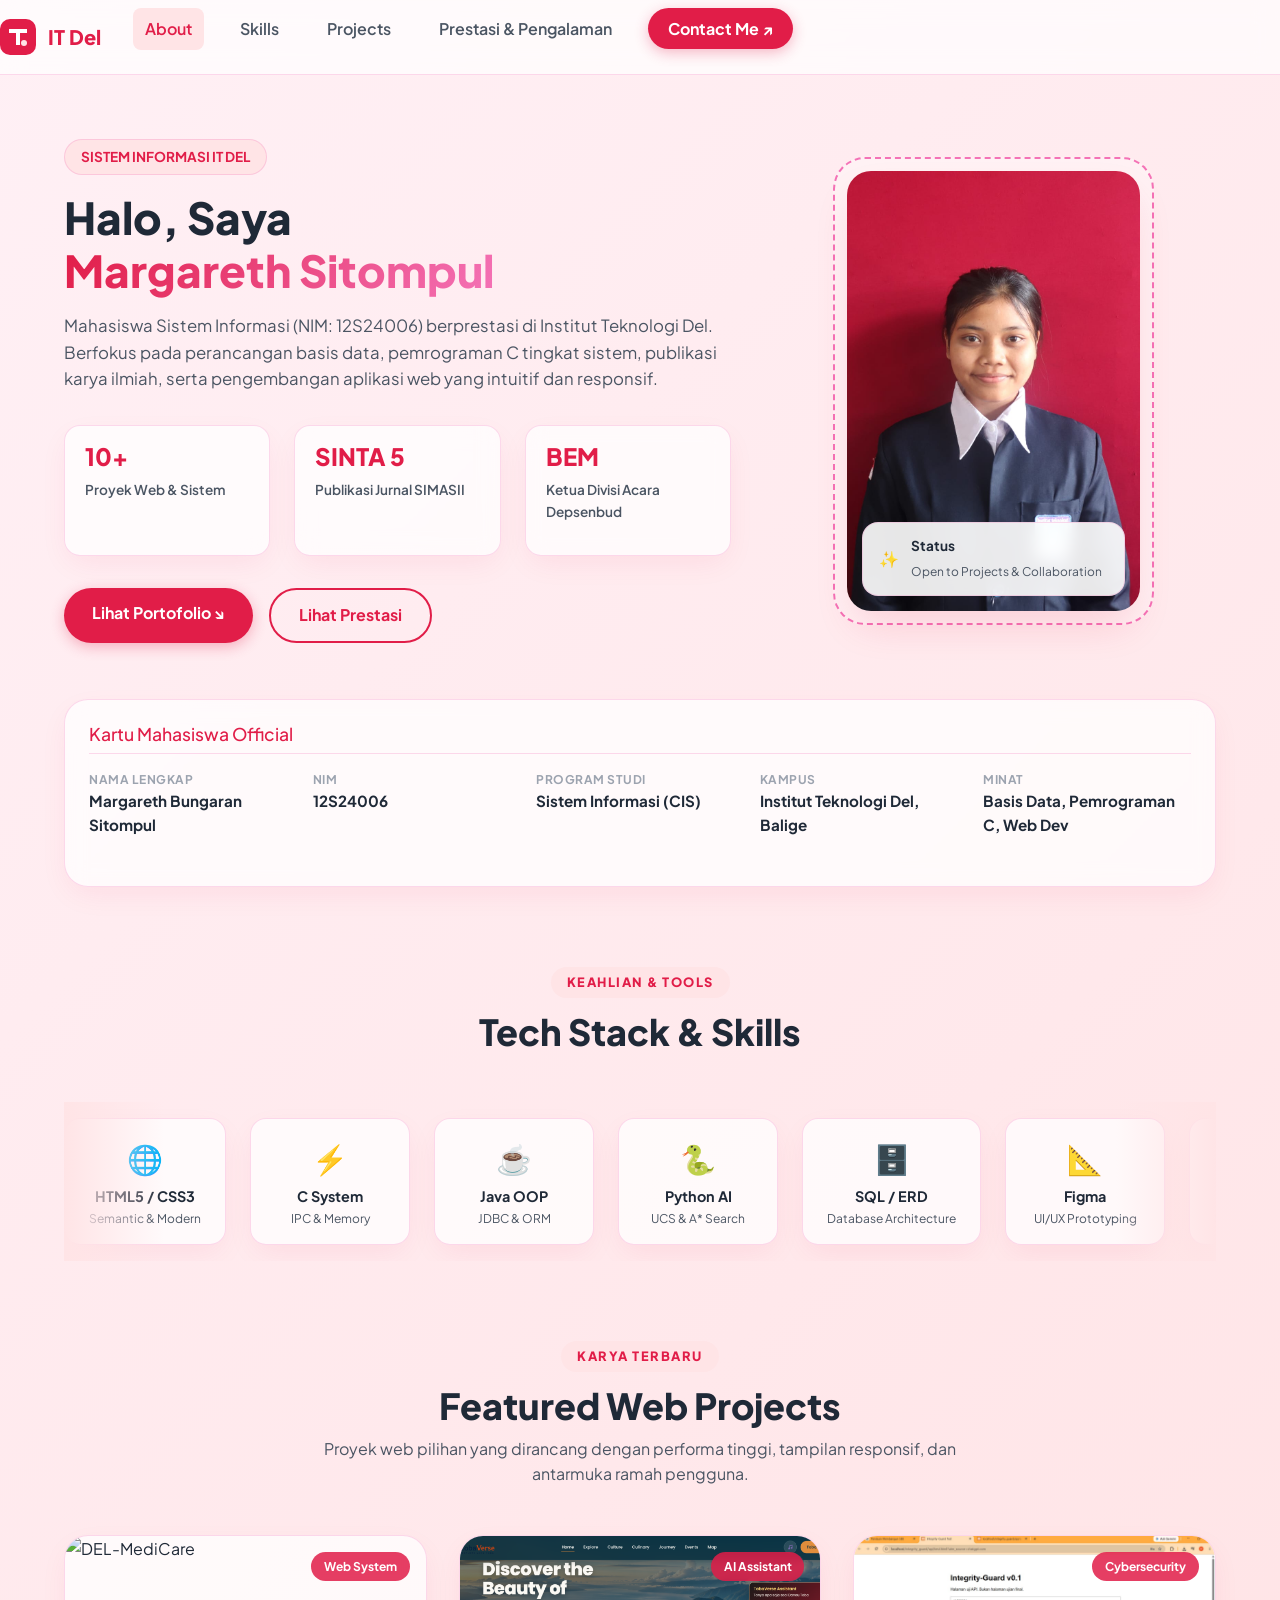
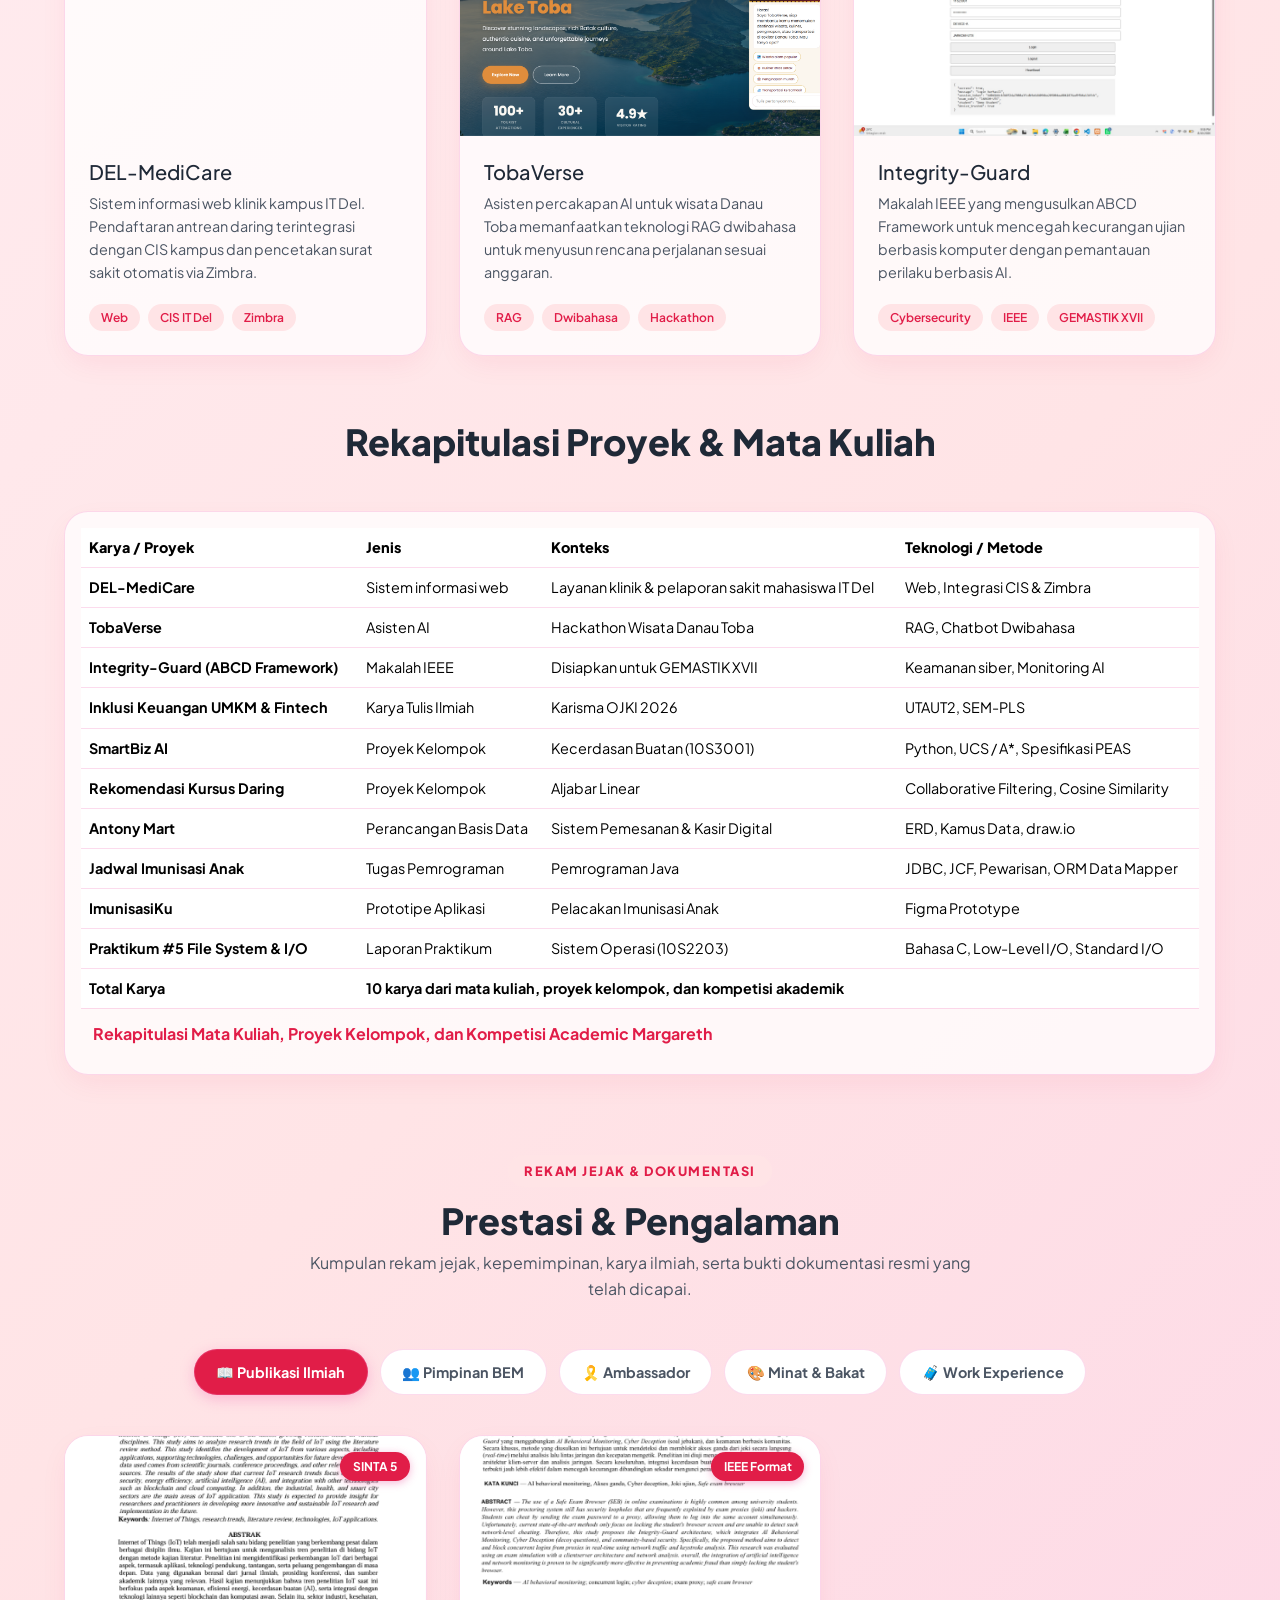
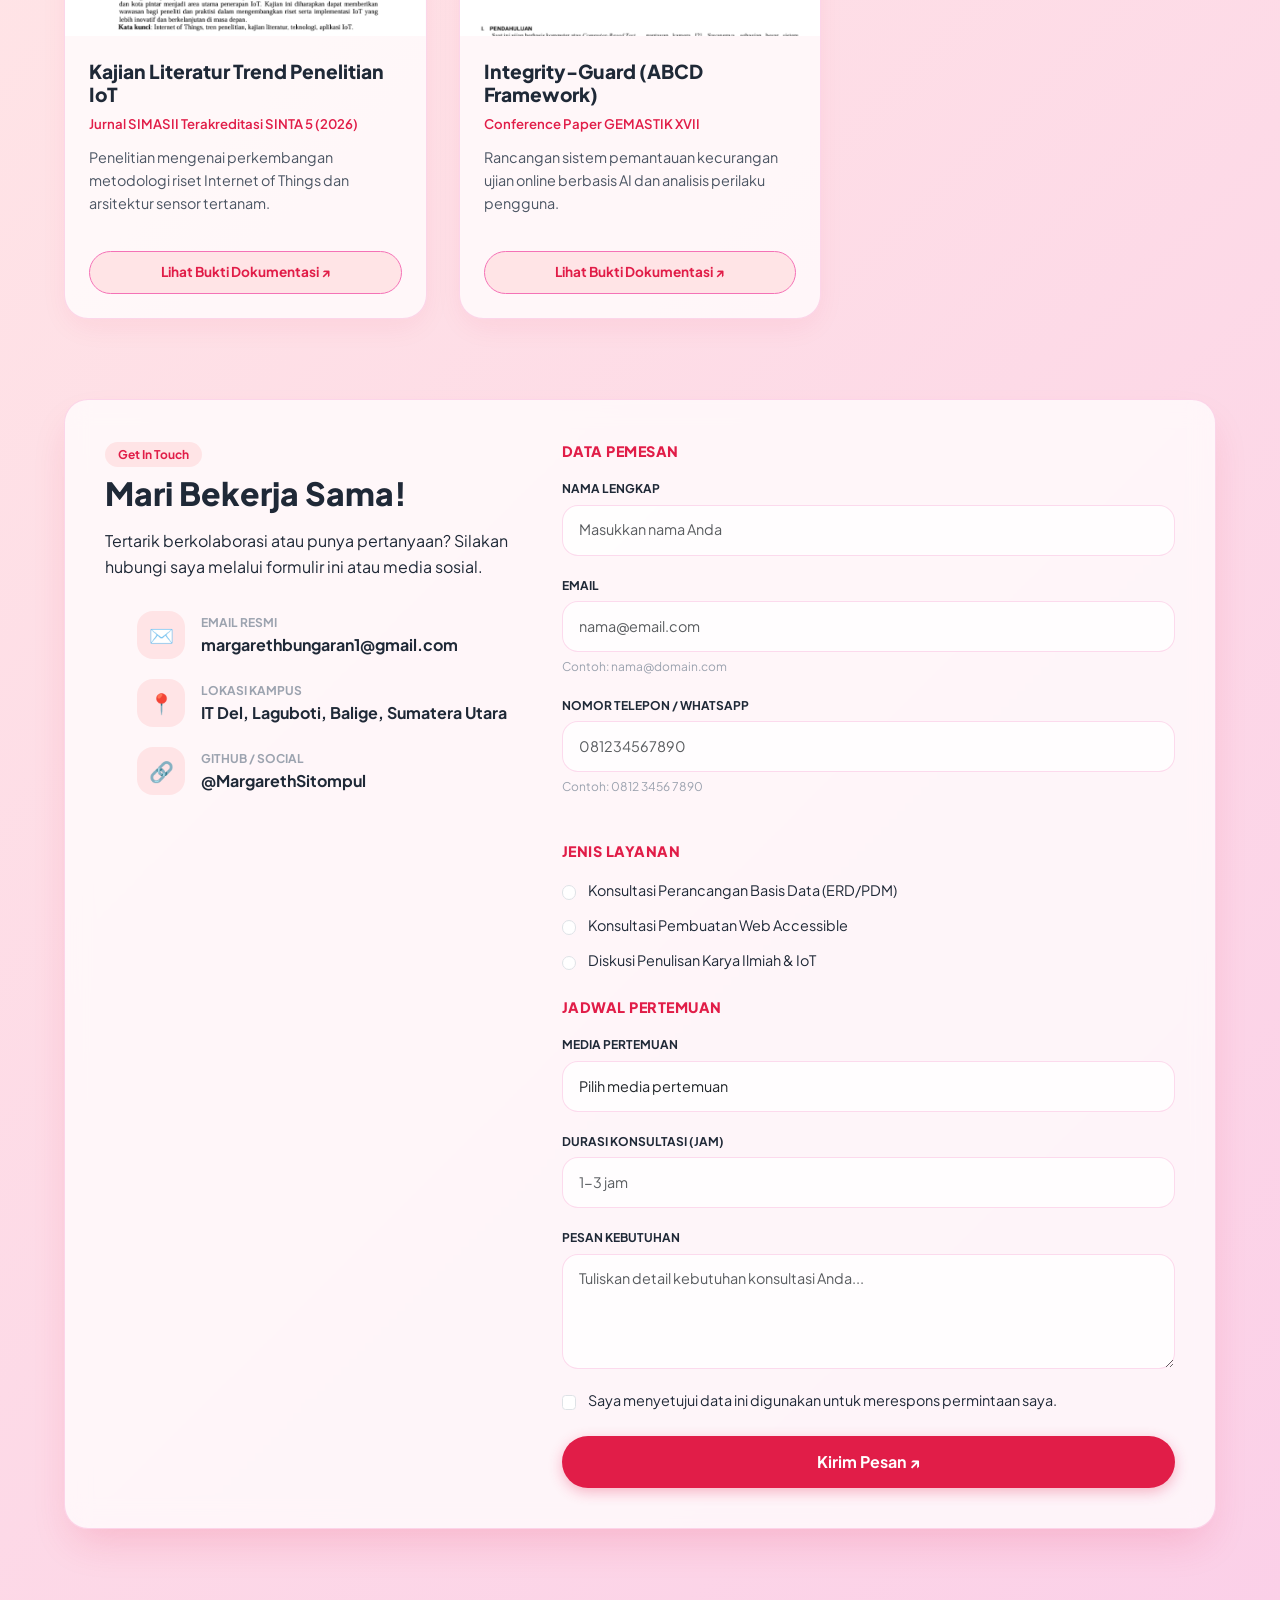
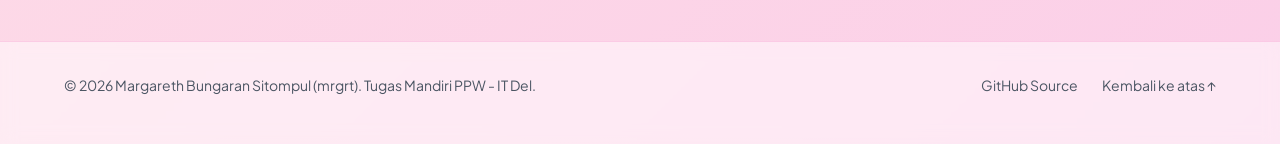
==== commit a9cd9476: "12S24006" ====
--- a/index.html
+++ b/index.html
@@ -11,7 +11,10 @@
   <link rel="preconnect" href="https://fonts.gstatic.com" crossorigin>
   <link href="https://fonts.googleapis.com/css2?family=Plus+Jakarta+Sans:wght@400;500;600;700;800&family=Fira+Code:wght@500;700&display=swap" rel="stylesheet">
   
-  <!-- Hubungkan ke file CSS terpisah -->
+  <!-- Bootstrap 5.3.3: framework pelengkap untuk grid, komponen, utilities, dan form -->
+  <link href="https://cdn.jsdelivr.net/npm/bootstrap@5.3.3/dist/css/bootstrap.min.css" rel="stylesheet" integrity="sha384-QWTKZyjpPEjISv5WaRU9OFeRpok6YctnYmDr5pNlyT2bRjXh0JMhjY6hW+ALEwIH" crossorigin="anonymous">
+
+  <!-- Custom CSS: mempertahankan desain asli portfolio -->
   <link rel="stylesheet" href="style.css">
 </head>
 <body>
@@ -20,7 +23,7 @@
   <a class="lewati" href="#konten">Lewati ke konten utama</a>
 
   <!-- Header Navigasi -->
-  <header>
+  <header class="navbar navbar-expand-lg">
     <a class="logo-itdel" href="#tentang" aria-label="Beranda Institut Teknologi Del">
       <svg class="itdel-icon" viewBox="0 0 36 36" width="36" height="36" aria-hidden="true">
         <rect width="36" height="36" rx="10" fill="#E11D48"/>
@@ -41,7 +44,7 @@
   </header>
 
   <!-- Konten Utama -->
-  <main id="konten">
+  <main id="konten" class="w-100">
 
     <!-- SECTION 1: HERO / ABOUT ME -->
     <section id="tentang" aria-labelledby="judul-tentang">
@@ -69,8 +72,8 @@
         </div>
 
         <div class="hero-actions">
-          <a class="btn-pink" href="#portofolio">Lihat Portofolio ↘</a>
-          <a class="btn-outline" href="#prestasi">Lihat Prestasi</a>
+          <a class="btn btn-pink" href="#portofolio">Lihat Portofolio ↘</a>
+          <a class="btn btn-outline" href="#prestasi">Lihat Prestasi</a>
         </div>
       </div>
 
@@ -78,7 +81,7 @@
       <div class="hero-photo-wrapper">
         <div class="dashed-border-frame">
           <div class="photo-inner-card">
-            <img src="asset/pas foto_margareth.jpeg" alt="Foto Profil Margareth Bungaran Sitompul">
+            <img class="img-fluid" src="asset/pas foto_margareth.jpeg" alt="Foto Profil Margareth Bungaran Sitompul">
             <div class="status-floating-pill">
               <span class="sparkle-icon">✨</span>
               <div>
@@ -144,7 +147,7 @@
         <article class="project-card">
           <div class="project-img-box">
             <span class="card-badge">Web System</span>
-            <img src="https://images.unsplash.com/photo-1576091160399-112ba8d25d1d?auto=format&fit=crop&w=600&q=80" alt="DEL-MediCare">
+            <img class="img-fluid" src="https://images.unsplash.com/photo-1576091160399-112ba8d25d1d?auto=format&fit=crop&w=600&q=80" alt="DEL-MediCare">
           </div>
           <div class="project-card-body">
             <h3>DEL-MediCare</h3>
@@ -158,7 +161,7 @@
         <article class="project-card">
           <div class="project-img-box">
             <span class="card-badge">AI Assistant</span>
-            <img src="asset/tobaverse.png" alt="TobaVerse">
+            <img class="img-fluid" src="asset/tobaverse.png" alt="TobaVerse">
           </div>
           <div class="project-card-body">
             <h3>TobaVerse</h3>
@@ -172,7 +175,7 @@
         <article class="project-card">
           <div class="project-img-box">
             <span class="card-badge">Cybersecurity</span>
-            <img src="asset/GUARD.jpeg" alt="Integrity-Guard">
+            <img class="img-fluid" src="asset/GUARD.jpeg" alt="Integrity-Guard">
           </div>
           <div class="project-card-body">
             <h3>Integrity-Guard</h3>
@@ -185,12 +188,12 @@
       </div>
 
       <!-- Tabel Semantik Riwayat Proyek -->
-      <div class="section-center-header" style="margin-top: 4rem;">
+      <div class="section-center-header project-table-heading">
         <h2>Rekapitulasi Proyek &amp; Mata Kuliah</h2>
       </div>
 
       <figure class="tabel-gulir" tabindex="0" role="region" aria-label="Tabel rekapitulasi proyek dan mata kuliah">
-        <table>
+        <table class="table table-hover align-middle mb-0">
           <caption>Rekapitulasi Mata Kuliah, Proyek Kelompok, dan Kompetisi Academic Margareth</caption>
           <thead>
             <tr>
@@ -281,12 +284,12 @@
       </div>
 
       <!-- Filter Navigation Tabs -->
-      <div class="tabs-navigation" role="tablist">
-        <button class="tab-pill active" onclick="bukaKategori(event, 'pub-ilmiah')">📖 Publikasi Ilmiah</button>
-        <button class="tab-pill" onclick="bukaKategori(event, 'pimpinan-bem')">👥 Pimpinan BEM</button>
-        <button class="tab-pill" onclick="bukaKategori(event, 'ambassador')">🎗️ Ambassador</button>
-        <button class="tab-pill" onclick="bukaKategori(event, 'minat-bakat')">🎨 Minat &amp; Bakat</button>
-        <button class="tab-pill" onclick="bukaKategori(event, 'work-exp')">🧳 Work Experience</button>
+      <div class="tabs-navigation" role="tablist" aria-label="Kategori prestasi dan pengalaman">
+        <button type="button" class="tab-pill active" role="tab" aria-selected="true" aria-controls="pub-ilmiah" onclick="bukaKategori(event, 'pub-ilmiah')">📖 Publikasi Ilmiah</button>
+        <button type="button" class="tab-pill" role="tab" aria-selected="false" aria-controls="pimpinan-bem" onclick="bukaKategori(event, 'pimpinan-bem')">👥 Pimpinan BEM</button>
+        <button type="button" class="tab-pill" role="tab" aria-selected="false" aria-controls="ambassador" onclick="bukaKategori(event, 'ambassador')">🎗️ Ambassador</button>
+        <button type="button" class="tab-pill" role="tab" aria-selected="false" aria-controls="minat-bakat" onclick="bukaKategori(event, 'minat-bakat')">🎨 Minat &amp; Bakat</button>
+        <button type="button" class="tab-pill" role="tab" aria-selected="false" aria-controls="work-exp" onclick="bukaKategori(event, 'work-exp')">🧳 Work Experience</button>
       </div>
 
       <!-- TAB 1: Publikasi Ilmiah -->
@@ -297,13 +300,13 @@
           <article class="doc-card">
             <div class="doc-img-box">
               <span class="badge-pink-pill">SINTA 5</span>
-              <img src="asset/jurnal .png" alt="Bukti Publikasi Jurnal SIMASII">
+              <img class="img-fluid" src="asset/jurnal .png" alt="Bukti Publikasi Jurnal SIMASII">
             </div>
             <div class="doc-card-body">
               <h3>Kajian Literatur Trend Penelitian IoT</h3>
               <p class="author-sub">Jurnal SIMASII Terakreditasi SINTA 5 (2026)</p>
               <p class="card-desc">Penelitian mengenai perkembangan metodologi riset Internet of Things dan arsitektur sensor tertanam.</p>
-              <button class="btn-doc-link" onclick="bukaModal('Dokumentasi Publikasi Jurnal SIMASII', 'asset/jurnal .png', 'Bukti terbit karya ilmiah pada Jurnal SIMASII SINTA 5 atas nama Margareth Bungaran Sitompul.')">
+              <button class="btn btn-doc-link" onclick="bukaModal('Dokumentasi Publikasi Jurnal SIMASII', 'asset/jurnal .png', 'Bukti terbit karya ilmiah pada Jurnal SIMASII SINTA 5 atas nama Margareth Bungaran Sitompul.')">
                 Lihat Bukti Dokumentasi ↗
               </button>
             </div>
@@ -313,13 +316,13 @@
           <article class="doc-card">
             <div class="doc-img-box">
               <span class="badge-pink-pill">IEEE Format</span>
-              <img src="asset/GEMASTIK.png" alt="Bukti Conference Paper GEMASTIK">
+              <img class="img-fluid" src="asset/GEMASTIK.png" alt="Bukti Conference Paper GEMASTIK">
             </div>
             <div class="doc-card-body">
               <h3>Integrity-Guard (ABCD Framework)</h3>
               <p class="author-sub">Conference Paper GEMASTIK XVII</p>
               <p class="card-desc">Rancangan sistem pemantauan kecurangan ujian online berbasis AI dan analisis perilaku pengguna.</p>
-              <button class="btn-doc-link" onclick="bukaModal('Dokumentasi Conference Paper IEEE', 'asset/GEMASTIK.png', 'Draf naskah ilmiah IEEE siap uji kompetisi GEMASTIK XVII.')">
+              <button class="btn btn-doc-link" onclick="bukaModal('Dokumentasi Conference Paper IEEE', 'asset/GEMASTIK.png', 'Draf naskah ilmiah IEEE siap uji kompetisi GEMASTIK XVII.')">
                 Lihat Bukti Dokumentasi ↗
               </button>
             </div>
@@ -329,18 +332,18 @@
       </div>
 
       <!-- TAB 2: Pimpinan BEM -->
-      <div class="tab-content-block" id="pimpinan-bem" style="display: none;">
+      <div class="tab-content-block" id="pimpinan-bem" hidden>
         <div class="cards-grid-3">
           <article class="doc-card">
             <div class="doc-img-box">
               <span class="badge-pink-pill">BEM IT Del</span>
-              <img src="asset/bem.jpeg" alt="Dokumentasi BEM IT Del">
+              <img class="img-fluid" src="asset/bem.jpeg" alt="Dokumentasi BEM IT Del">
             </div>
             <div class="doc-card-body">
               <h3>Ketua Divisi Acara Depsenbud</h3>
               <p class="author-sub">BEM Institut Teknologi Del (2026)</p>
               <p class="card-desc">Memimpin perancangan dan eksekusi Festival Budaya IT Del 2026 yang melibatkan 9 himpunan mahasiswa.</p>
-              <button class="btn-doc-link" onclick="bukaModal('Dokumentasi Kepemimpinan BEM', 'asset/bem.jpeg', 'SK Pengangkatan &amp; Foto Kegiatan Festival Budaya IT Del 2026.')">
+              <button class="btn btn-doc-link" onclick="bukaModal('Dokumentasi Kepemimpinan BEM', 'asset/bem.jpeg', 'SK Pengangkatan &amp; Foto Kegiatan Festival Budaya IT Del 2026.')">
                 Lihat Bukti Dokumentasi ↗
               </button>
             </div>
@@ -349,18 +352,18 @@
       </div>
 
       <!-- TAB 3: Ambassador -->
-      <div class="tab-content-block" id="ambassador" style="display: none;">
+      <div class="tab-content-block" id="ambassador" hidden>
         <div class="cards-grid-3">
           <article class="doc-card">
             <div class="doc-img-box">
               <span class="badge-pink-pill">Ambassador</span>
-              <img src="asset/ambassador privy.jpeg" alt="Dokumentasi Privy Campus Ambassador">
+              <img class="img-fluid" src="asset/ambassador privy.jpeg" alt="Dokumentasi Privy Campus Ambassador">
             </div>
             <div class="doc-card-body">
               <h3>Privy Campus Ambassador</h3>
               <p class="author-sub">Perwakilan Depsenbud IT Del (2026)</p>
               <p class="card-desc">Sosialisasi identitas digital, keandalan dokumen elektronik, dan literasi teknologi di lingkungan kampus.</p>
-              <button class="btn-doc-link" onclick="bukaModal('Dokumentasi Privy Campus Ambassador', 'asset/ambassador privy.jpeg', 'Sertifikat Penunjukan Resmi Privy Campus Ambassador 2026.')">
+              <button class="btn btn-doc-link" onclick="bukaModal('Dokumentasi Privy Campus Ambassador', 'asset/ambassador privy.jpeg', 'Sertifikat Penunjukan Resmi Privy Campus Ambassador 2026.')">
                 Lihat Bukti Dokumentasi ↗
               </button>
             </div>
@@ -369,18 +372,18 @@
       </div>
 
       <!-- TAB 4: Minat & Bakat -->
-      <div class="tab-content-block" id="minat-bakat" style="display: none;">
+      <div class="tab-content-block" id="minat-bakat" hidden>
         <div class="cards-grid-3">
           <article class="doc-card">
             <div class="doc-img-box">
               <span class="badge-pink-pill">UKM PSM</span>
-              <img src="asset/psm.jpeg" alt="Dokumentasi Paduan Suara">
+              <img class="img-fluid" src="asset/psm.jpeg" alt="Dokumentasi Paduan Suara">
             </div>
             <div class="doc-card-body">
               <h3>Paduan Suara &amp; Seni Vokal</h3>
               <p class="author-sub">UKM PSM IT Del</p>
               <p class="card-desc">Aktif dalam penampilan resmi wisuda kampus dan kompetisi seni musik antar mahasiswa.</p>
-              <button class="btn-doc-link" onclick="bukaModal('Dokumentasi Paduan Suara', 'asset/psm.jpeg', 'Foto Penampilan UKM Paduan Suara Mahasiswa IT Del.')">
+              <button class="btn btn-doc-link" onclick="bukaModal('Dokumentasi Paduan Suara', 'asset/psm.jpeg', 'Foto Penampilan UKM Paduan Suara Mahasiswa IT Del.')">
                 Lihat Bukti Dokumentasi ↗
               </button>
             </div>
@@ -389,13 +392,13 @@
           <article class="doc-card">
             <div class="doc-img-box">
               <span class="badge-pink-pill">Public Speaking</span>
-              <img src="asset/mc.jpeg" alt="Dokumentasi Master of Ceremony">
+              <img class="img-fluid" src="asset/mc.jpeg" alt="Dokumentasi Master of Ceremony">
             </div>
             <div class="doc-card-body">
               <h3>Master of Ceremony (MC)</h3>
               <p class="author-sub">Acara Formal &amp; Semi-Formal Kampus</p>
               <p class="card-desc">Memandu berbagai seminar nasional dan acara protokol resmi di lingkungan IT Del.</p>
-              <button class="btn-doc-link" onclick="bukaModal('Dokumentasi MC Kampus', 'asset/mc.jpeg', 'Dokumentasi Tugas MC pada Wisuda &amp; Festival Kampus.')">
+              <button class="btn btn-doc-link" onclick="bukaModal('Dokumentasi MC Kampus', 'asset/mc.jpeg', 'Dokumentasi Tugas MC pada Wisuda &amp; Festival Kampus.')">
                 Lihat Bukti Dokumentasi ↗
               </button>
             </div>
@@ -404,18 +407,18 @@
       </div>
 
       <!-- TAB 5: Work Experience -->
-      <div class="tab-content-block" id="work-exp" style="display: none;">
+      <div class="tab-content-block" id="work-exp" hidden>
         <div class="cards-grid-3">
           <article class="doc-card">
             <div class="doc-img-box">
               <span class="badge-pink-pill">Magang Mandiri</span>
-              <img src="asset/RSUD.png" alt="Dokumentasi Magang RSUD">
+              <img class="img-fluid" src="asset/RSUD.png" alt="Dokumentasi Magang RSUD">
             </div>
             <div class="doc-card-body">
               <h3>Staff IT &amp; Server Intern</h3>
               <p class="company-sub">RSUD Dr. Ferdinand Lumbantobing Sibolga</p>
               <p class="card-desc">Pengelolaan basis data SIMRS, maintenance server utama, dan backup data medis pasien.</p>
-              <button class="btn-doc-link" onclick="bukaModal('Dokumentasi Magang RSUD', 'asset/RSUD.png', 'Surat Keterangan Selesai Magang &amp; Laporan Kerja RSUD Sibolga.')">
+              <button class="btn btn-doc-link" onclick="bukaModal('Dokumentasi Magang RSUD', 'asset/RSUD.png', 'Surat Keterangan Selesai Magang &amp; Laporan Kerja RSUD Sibolga.')">
                 Lihat Bukti Dokumentasi ↗
               </button>
             </div>
@@ -424,7 +427,7 @@
       </div>
 
       <!-- Popup Modal tunggal untuk Menampilkan Bukti Gambar/Dokumen -->
-      <div id="modal-bukti" class="modal-overlay" onclick="tutupModal(event)" style="display: none;">
+      <div id="modal-bukti" class="modal-overlay" onclick="tutupModal(event)">
         <div class="modal-content">
           <button class="modal-close" onclick="tutupModalDirect()">&times;</button>
           <h3 id="modal-judul">Judul Dokumentasi</h3>
@@ -439,22 +442,24 @@
     <!-- JavaScript Switch Tab & Modal -->
     <script>
       function bukaKategori(evt, namaTab) {
-        var i, tabcontent, tabpills;
-
-        tabcontent = document.getElementsByClassName("tab-content-block");
-        for (i = 0; i < tabcontent.length; i++) {
-          tabcontent[i].style.display = "none";
-          tabcontent[i].classList.remove("active-block");
+        const tabcontent = document.getElementsByClassName("tab-content-block");
+        const tabpills = document.getElementsByClassName("tab-pill");
+
+        for (const panel of tabcontent) {
+          panel.hidden = true;
+          panel.classList.remove("active-block");
         }
 
-        tabpills = document.getElementsByClassName("tab-pill");
-        for (i = 0; i < tabpills.length; i++) {
-          tabpills[i].classList.remove("active");
+        for (const tab of tabpills) {
+          tab.classList.remove("active");
+          tab.setAttribute("aria-selected", "false");
         }
 
-        document.getElementById(namaTab).style.display = "block";
-        document.getElementById(namaTab).classList.add("active-block");
+        const target = document.getElementById(namaTab);
+        target.hidden = false;
+        target.classList.add("active-block");
         evt.currentTarget.classList.add("active");
+        evt.currentTarget.setAttribute("aria-selected", "true");
       }
 
       function bukaModal(judul, urlGambar, deskripsi) {
@@ -520,16 +525,16 @@
                 <legend>Data Pemesan</legend>
                 <div class="form-group">
                   <label for="nama">NAMA LENGKAP</label>
-                  <input type="text" id="nama" name="nama" autocomplete="name" minlength="3" placeholder="Masukkan nama Anda" required>
+                  <input class="form-control" type="text" id="nama" name="nama" autocomplete="name" minlength="3" placeholder="Masukkan nama Anda" required>
                 </div>
                 <div class="form-group">
                   <label for="email">EMAIL</label>
-                  <input type="email" id="email" name="email" autocomplete="email" aria-describedby="bantu-email" placeholder="nama@email.com" required>
+                  <input class="form-control" type="email" id="email" name="email" autocomplete="email" aria-describedby="bantu-email" placeholder="nama@email.com" required>
                   <small id="bantu-email">Contoh: nama@domain.com</small>
                 </div>
                 <div class="form-group">
                   <label for="telepon">NOMOR TELEPON / WHATSAPP</label>
-                  <input type="tel" id="telepon" name="telepon" autocomplete="tel" inputmode="tel" 
+                  <input class="form-control" type="tel" id="telepon" name="telepon" autocomplete="tel" inputmode="tel" 
                          pattern="[0-9+\-\s]{9,16}" title="Gunakan 9-16 karakter: angka, spasi, atau +" 
                          aria-describedby="bantu-telepon" placeholder="081234567890" required>
                   <small id="bantu-telepon">Contoh: 0812 3456 7890</small>
@@ -540,15 +545,15 @@
                 <legend>Jenis Layanan</legend>
                 <div class="radio-options">
                   <label class="radio-label">
-                    <input type="radio" id="layanan-db" name="layanan" value="basis-data" required>
+                    <input class="form-check-input" type="radio" id="layanan-db" name="layanan" value="basis-data" required>
                     <span>Konsultasi Perancangan Basis Data (ERD/PDM)</span>
                   </label>
                   <label class="radio-label">
-                    <input type="radio" id="layanan-web" name="layanan" value="web" required>
+                    <input class="form-check-input" type="radio" id="layanan-web" name="layanan" value="web" required>
                     <span>Konsultasi Pembuatan Web Accessible</span>
                   </label>
                   <label class="radio-label">
-                    <input type="radio" id="layanan-ilmiah" name="layanan" value="ilmiah" required>
+                    <input class="form-check-input" type="radio" id="layanan-ilmiah" name="layanan" value="ilmiah" required>
                     <span>Diskusi Penulisan Karya Ilmiah &amp; IoT</span>
                   </label>
                 </div>
@@ -558,7 +563,7 @@
                 <legend>Jadwal Pertemuan</legend>
                 <div class="form-group">
                   <label for="media">MEDIA PERTEMUAN</label>
-                  <select id="media" name="media" required>
+                  <select class="form-select" id="media" name="media" required>
                     <option value="">Pilih media pertemuan</option>
                     <option value="meet">Google Meet</option>
                     <option value="zoom">Zoom Meeting</option>
@@ -567,20 +572,20 @@
                 </div>
                 <div class="form-group">
                   <label for="durasi">DURASI KONSULTASI (JAM)</label>
-                  <input type="number" id="durasi" name="durasi" min="1" max="3" step="1" inputmode="numeric" placeholder="1-3 jam" required>
+                  <input class="form-control" type="number" id="durasi" name="durasi" min="1" max="3" step="1" inputmode="numeric" placeholder="1-3 jam" required>
                 </div>
                 <div class="form-group">
                   <label for="pesan">PESAN KEBUTUHAN</label>
-                  <textarea id="pesan" name="pesan" rows="4" minlength="20" maxlength="500" placeholder="Tuliskan detail kebutuhan konsultasi Anda..." required></textarea>
+                  <textarea class="form-control" id="pesan" name="pesan" rows="4" minlength="20" maxlength="500" placeholder="Tuliskan detail kebutuhan konsultasi Anda..." required></textarea>
                 </div>
                 <div class="checkbox-label">
-                  <input type="checkbox" id="setuju" name="setuju" value="ya" required>
+                  <input class="form-check-input" type="checkbox" id="setuju" name="setuju" value="ya" required>
                   <label for="setuju">Saya menyetujui data ini digunakan untuk merespons permintaan saya.</label>
                 </div>
               </fieldset>
 
               <div class="form-actions">
-                <button class="btn-pink btn-block" type="submit">Kirim Pesan ↗</button>
+                <button class="btn btn-pink btn-block" type="submit">Kirim Pesan ↗</button>
               </div>
             </form>
           </div>
@@ -604,5 +609,7 @@
     </div>
   </footer>
 
+  <!-- Bootstrap JS Bundle: komponen interaktif Bootstrap bila diperlukan -->
+  <script src="https://cdn.jsdelivr.net/npm/bootstrap@5.3.3/dist/js/bootstrap.bundle.min.js" integrity="sha384-YvpcrYf0tY3lHB60NNkmXc5s9fDVZLESaAA55NDzOxhy9GkcIdslK1eN7N6jIeHz" crossorigin="anonymous"></script>
 </body>
 </html>
--- a/style.css
+++ b/style.css
@@ -1191,4 +1191,34 @@
   .pdf-container {
     height: 350px; /* Menyesuaikan layar ponsel */
   }
-}+}
+
+/* ==========================================================================
+   BOOTSTRAP INTEGRATION (PEMELENGKAP)
+   Bootstrap dimuat lebih dahulu; aturan berikut menjaga tampilan asli.
+   ========================================================================== */
+.project-table-heading {
+  margin-top: 4rem;
+}
+
+/* Bootstrap .form-control/.form-select mengikuti identitas custom portfolio. */
+.form-group .form-control,
+.form-group .form-select {
+  min-height: 48px;
+}
+
+/* Bootstrap utility .btn tetap mewarisi visual custom dari class btn-pink/btn-outline. */
+.btn-pink,
+.btn-outline,
+.btn-doc-link {
+  text-decoration: none;
+}
+
+@media (prefers-reduced-motion: reduce) {
+  *, *::before, *::after {
+    scroll-behavior: auto !important;
+    animation-duration: 0.01ms !important;
+    animation-iteration-count: 1 !important;
+    transition-duration: 0.01ms !important;
+  }
+}
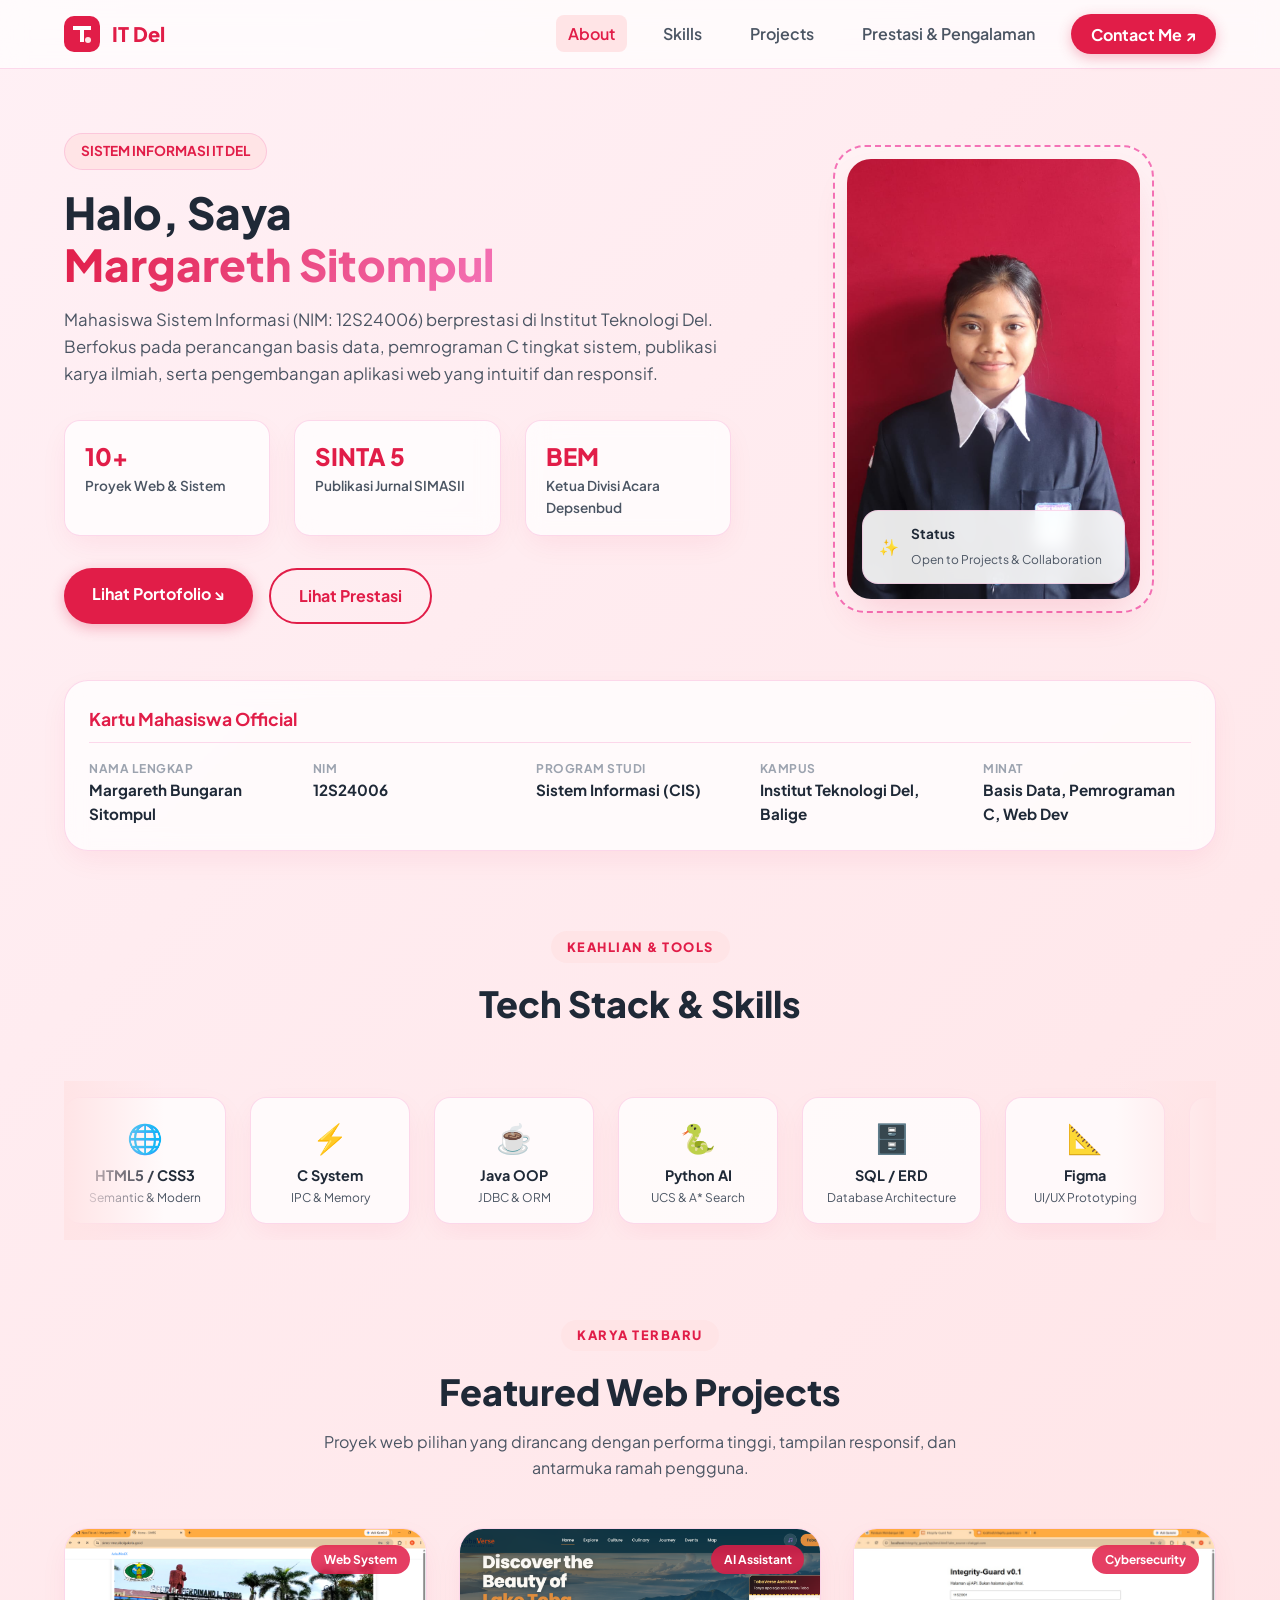
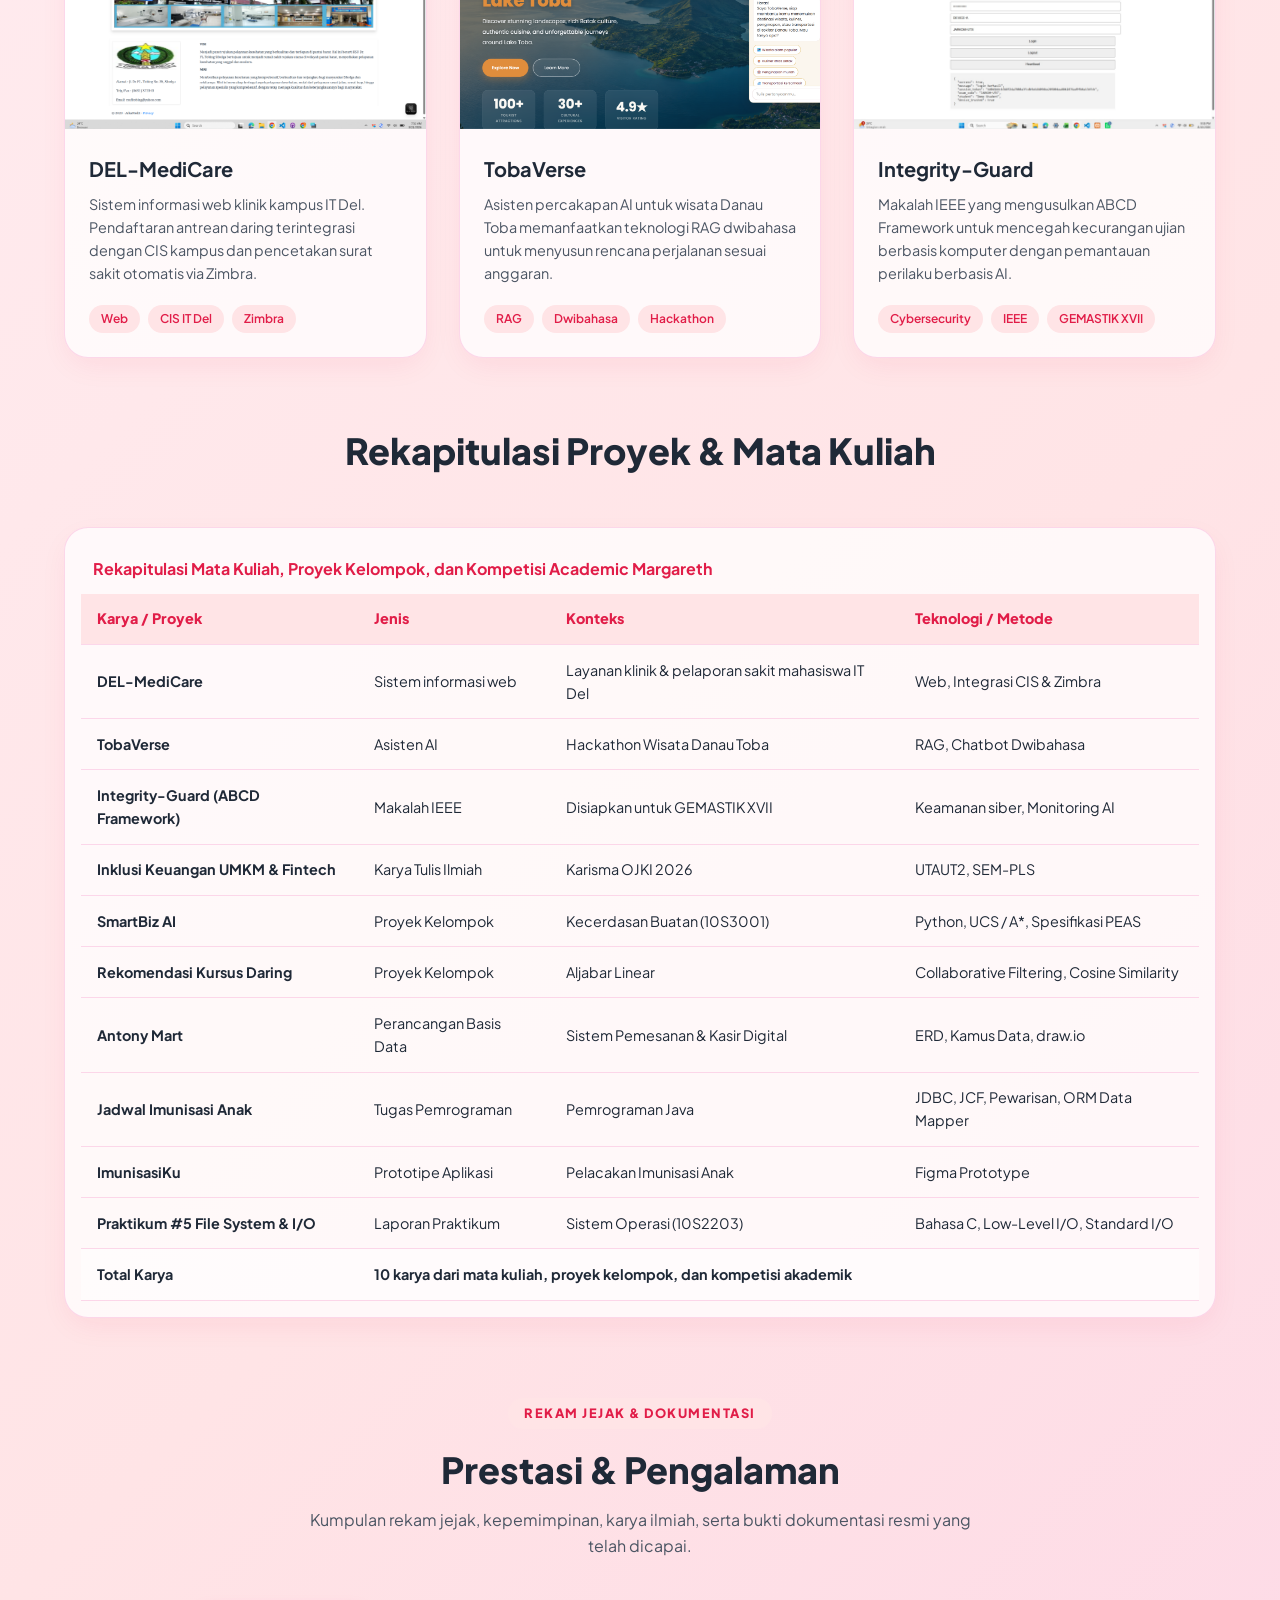
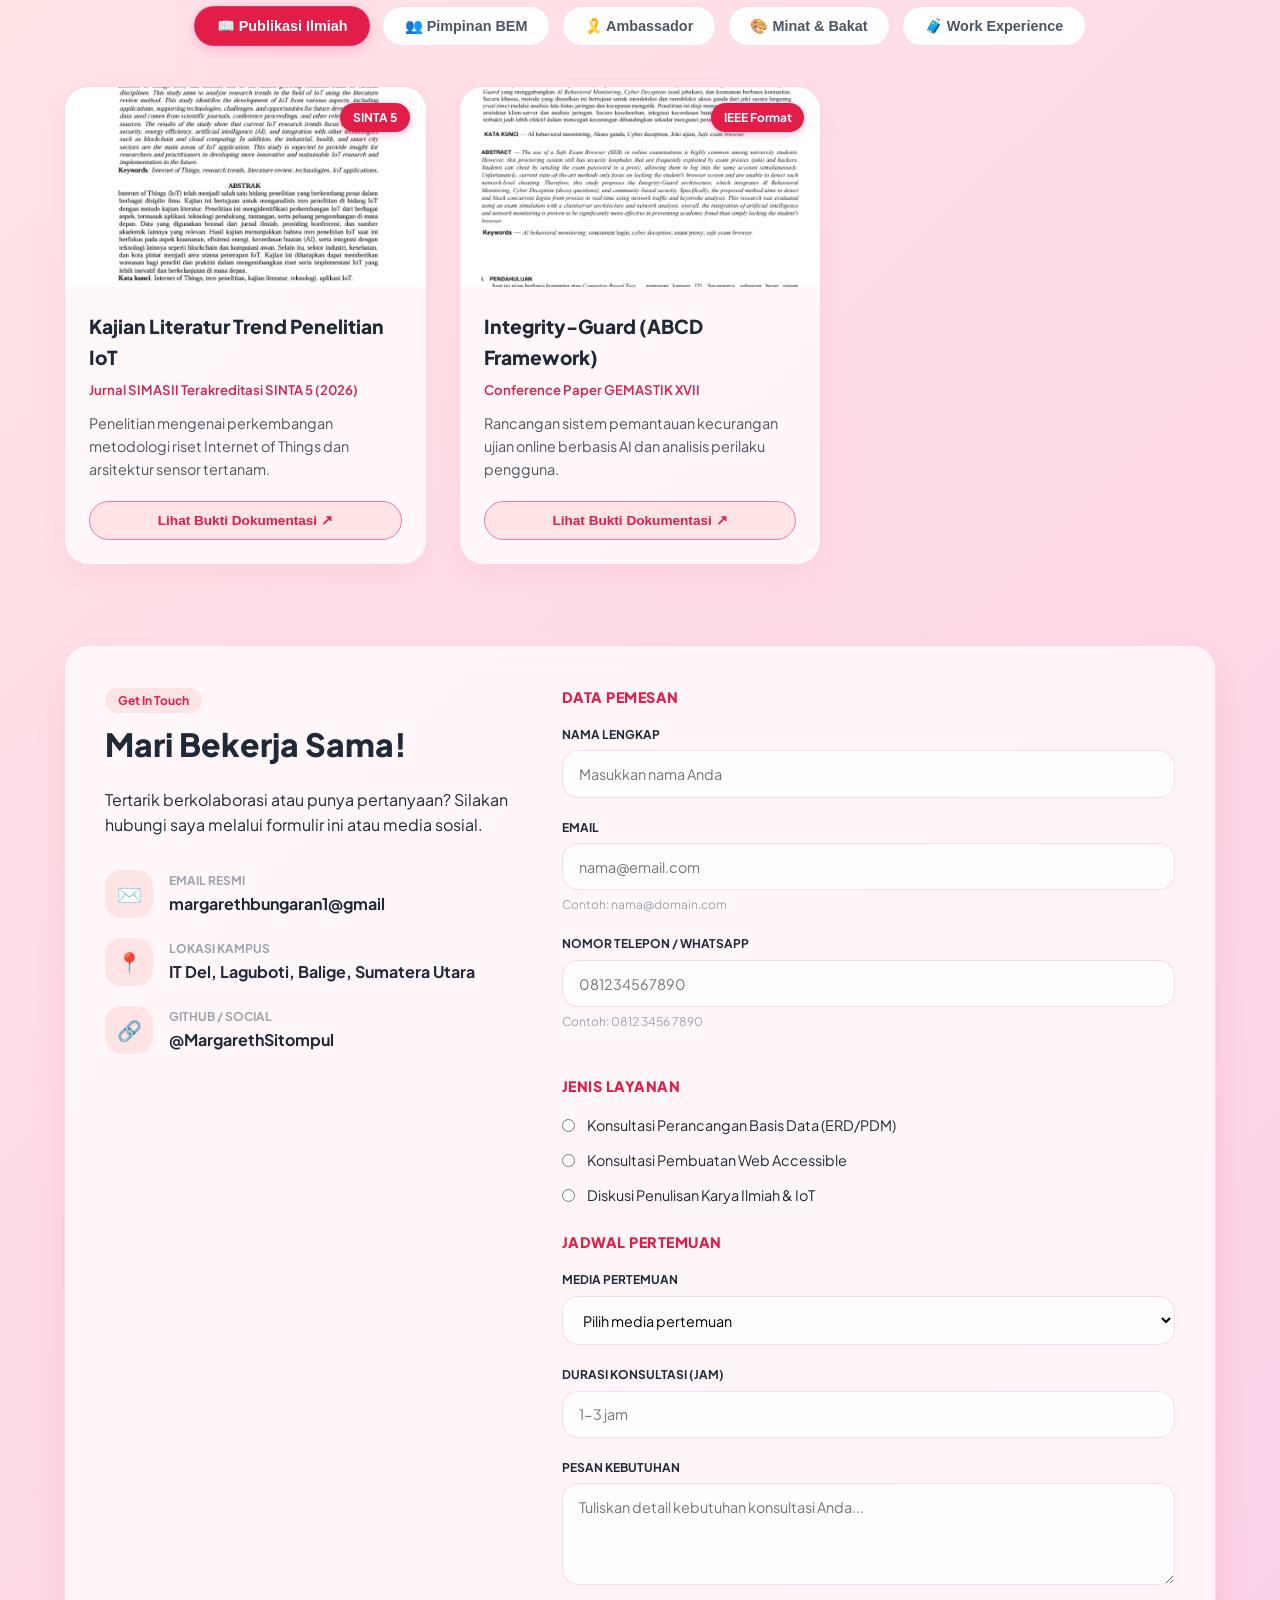
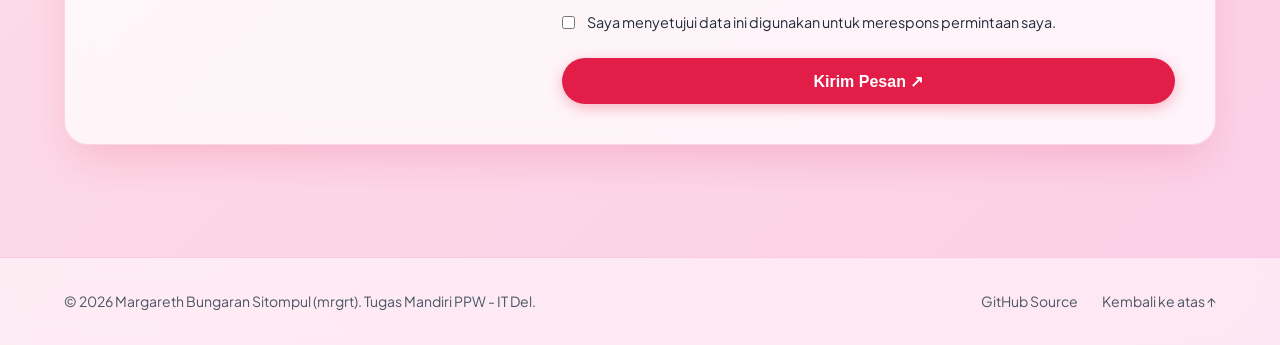
==== commit aaca6561: "12S24006" ====
--- a/index.html
+++ b/index.html
@@ -11,10 +11,7 @@
   <link rel="preconnect" href="https://fonts.gstatic.com" crossorigin>
   <link href="https://fonts.googleapis.com/css2?family=Plus+Jakarta+Sans:wght@400;500;600;700;800&family=Fira+Code:wght@500;700&display=swap" rel="stylesheet">
   
-  <!-- Bootstrap 5.3.3: framework pelengkap untuk grid, komponen, utilities, dan form -->
-  <link href="https://cdn.jsdelivr.net/npm/bootstrap@5.3.3/dist/css/bootstrap.min.css" rel="stylesheet" integrity="sha384-QWTKZyjpPEjISv5WaRU9OFeRpok6YctnYmDr5pNlyT2bRjXh0JMhjY6hW+ALEwIH" crossorigin="anonymous">
-
-  <!-- Custom CSS: mempertahankan desain asli portfolio -->
+  <!-- Hubungkan ke file CSS terpisah -->
   <link rel="stylesheet" href="style.css">
 </head>
 <body>
@@ -23,7 +20,7 @@
   <a class="lewati" href="#konten">Lewati ke konten utama</a>
 
   <!-- Header Navigasi -->
-  <header class="navbar navbar-expand-lg">
+  <header>
     <a class="logo-itdel" href="#tentang" aria-label="Beranda Institut Teknologi Del">
       <svg class="itdel-icon" viewBox="0 0 36 36" width="36" height="36" aria-hidden="true">
         <rect width="36" height="36" rx="10" fill="#E11D48"/>
@@ -44,7 +41,7 @@
   </header>
 
   <!-- Konten Utama -->
-  <main id="konten" class="w-100">
+  <main id="konten">
 
     <!-- SECTION 1: HERO / ABOUT ME -->
     <section id="tentang" aria-labelledby="judul-tentang">
@@ -72,8 +69,8 @@
         </div>
 
         <div class="hero-actions">
-          <a class="btn btn-pink" href="#portofolio">Lihat Portofolio ↘</a>
-          <a class="btn btn-outline" href="#prestasi">Lihat Prestasi</a>
+          <a class="btn-pink" href="#portofolio">Lihat Portofolio ↘</a>
+          <a class="btn-outline" href="#prestasi">Lihat Prestasi</a>
         </div>
       </div>
 
@@ -81,7 +78,7 @@
       <div class="hero-photo-wrapper">
         <div class="dashed-border-frame">
           <div class="photo-inner-card">
-            <img class="img-fluid" src="asset/pas foto_margareth.jpeg" alt="Foto Profil Margareth Bungaran Sitompul">
+            <img src="./asset/pas foto_margareth.jpeg" alt="Foto Profil Margareth Bungaran Sitompul">
             <div class="status-floating-pill">
               <span class="sparkle-icon">✨</span>
               <div>
@@ -147,7 +144,7 @@
         <article class="project-card">
           <div class="project-img-box">
             <span class="card-badge">Web System</span>
-            <img class="img-fluid" src="https://images.unsplash.com/photo-1576091160399-112ba8d25d1d?auto=format&fit=crop&w=600&q=80" alt="DEL-MediCare">
+            <img src="/asset/RSUD.png" alt="DEL-MediCare">
           </div>
           <div class="project-card-body">
             <h3>DEL-MediCare</h3>
@@ -161,7 +158,7 @@
         <article class="project-card">
           <div class="project-img-box">
             <span class="card-badge">AI Assistant</span>
-            <img class="img-fluid" src="asset/tobaverse.png" alt="TobaVerse">
+            <img src="/asset/tobaverse.png" alt="TobaVerse">
           </div>
           <div class="project-card-body">
             <h3>TobaVerse</h3>
@@ -175,7 +172,7 @@
         <article class="project-card">
           <div class="project-img-box">
             <span class="card-badge">Cybersecurity</span>
-            <img class="img-fluid" src="asset/GUARD.jpeg" alt="Integrity-Guard">
+            <img src="/asset/GUARD.jpeg" alt="Integrity-Guard">
           </div>
           <div class="project-card-body">
             <h3>Integrity-Guard</h3>
@@ -188,12 +185,12 @@
       </div>
 
       <!-- Tabel Semantik Riwayat Proyek -->
-      <div class="section-center-header project-table-heading">
+      <div class="section-center-header" style="margin-top: 4rem;">
         <h2>Rekapitulasi Proyek &amp; Mata Kuliah</h2>
       </div>
 
       <figure class="tabel-gulir" tabindex="0" role="region" aria-label="Tabel rekapitulasi proyek dan mata kuliah">
-        <table class="table table-hover align-middle mb-0">
+        <table>
           <caption>Rekapitulasi Mata Kuliah, Proyek Kelompok, dan Kompetisi Academic Margareth</caption>
           <thead>
             <tr>
@@ -275,211 +272,233 @@
       </figure>
     </section>
 
-    <!-- SECTION 4: PRESTASI & PENGALAMAN -->
-    <section id="prestasi" aria-labelledby="judul-prestasi">
-      <div class="section-center-header">
-        <span class="sub-tag">REKAM JEJAK &amp; DOKUMENTASI</span>
-        <h2 id="judul-prestasi">Prestasi &amp; Pengalaman</h2>
-        <p class="section-desc">Kumpulan rekam jejak, kepemimpinan, karya ilmiah, serta bukti dokumentasi resmi yang telah dicapai.</p>
-      </div>
-
-      <!-- Filter Navigation Tabs -->
-      <div class="tabs-navigation" role="tablist" aria-label="Kategori prestasi dan pengalaman">
-        <button type="button" class="tab-pill active" role="tab" aria-selected="true" aria-controls="pub-ilmiah" onclick="bukaKategori(event, 'pub-ilmiah')">📖 Publikasi Ilmiah</button>
-        <button type="button" class="tab-pill" role="tab" aria-selected="false" aria-controls="pimpinan-bem" onclick="bukaKategori(event, 'pimpinan-bem')">👥 Pimpinan BEM</button>
-        <button type="button" class="tab-pill" role="tab" aria-selected="false" aria-controls="ambassador" onclick="bukaKategori(event, 'ambassador')">🎗️ Ambassador</button>
-        <button type="button" class="tab-pill" role="tab" aria-selected="false" aria-controls="minat-bakat" onclick="bukaKategori(event, 'minat-bakat')">🎨 Minat &amp; Bakat</button>
-        <button type="button" class="tab-pill" role="tab" aria-selected="false" aria-controls="work-exp" onclick="bukaKategori(event, 'work-exp')">🧳 Work Experience</button>
-      </div>
-
-      <!-- TAB 1: Publikasi Ilmiah -->
-      <div class="tab-content-block active-block" id="pub-ilmiah">
-        <div class="cards-grid-3">
-          
-          <!-- Kartu 1 -->
-          <article class="doc-card">
-            <div class="doc-img-box">
-              <span class="badge-pink-pill">SINTA 5</span>
-              <img class="img-fluid" src="asset/jurnal .png" alt="Bukti Publikasi Jurnal SIMASII">
-            </div>
-            <div class="doc-card-body">
-              <h3>Kajian Literatur Trend Penelitian IoT</h3>
-              <p class="author-sub">Jurnal SIMASII Terakreditasi SINTA 5 (2026)</p>
-              <p class="card-desc">Penelitian mengenai perkembangan metodologi riset Internet of Things dan arsitektur sensor tertanam.</p>
-              <button class="btn btn-doc-link" onclick="bukaModal('Dokumentasi Publikasi Jurnal SIMASII', 'asset/jurnal .png', 'Bukti terbit karya ilmiah pada Jurnal SIMASII SINTA 5 atas nama Margareth Bungaran Sitompul.')">
-                Lihat Bukti Dokumentasi ↗
-              </button>
-            </div>
-          </article>
-
-          <!-- Kartu 2 -->
-          <article class="doc-card">
-            <div class="doc-img-box">
-              <span class="badge-pink-pill">IEEE Format</span>
-              <img class="img-fluid" src="asset/GEMASTIK.png" alt="Bukti Conference Paper GEMASTIK">
-            </div>
-            <div class="doc-card-body">
-              <h3>Integrity-Guard (ABCD Framework)</h3>
-              <p class="author-sub">Conference Paper GEMASTIK XVII</p>
-              <p class="card-desc">Rancangan sistem pemantauan kecurangan ujian online berbasis AI dan analisis perilaku pengguna.</p>
-              <button class="btn btn-doc-link" onclick="bukaModal('Dokumentasi Conference Paper IEEE', 'asset/GEMASTIK.png', 'Draf naskah ilmiah IEEE siap uji kompetisi GEMASTIK XVII.')">
-                Lihat Bukti Dokumentasi ↗
-              </button>
-            </div>
-          </article>
-
-        </div>
-      </div>
-
-      <!-- TAB 2: Pimpinan BEM -->
-      <div class="tab-content-block" id="pimpinan-bem" hidden>
-        <div class="cards-grid-3">
-          <article class="doc-card">
-            <div class="doc-img-box">
-              <span class="badge-pink-pill">BEM IT Del</span>
-              <img class="img-fluid" src="asset/bem.jpeg" alt="Dokumentasi BEM IT Del">
-            </div>
-            <div class="doc-card-body">
-              <h3>Ketua Divisi Acara Depsenbud</h3>
-              <p class="author-sub">BEM Institut Teknologi Del (2026)</p>
-              <p class="card-desc">Memimpin perancangan dan eksekusi Festival Budaya IT Del 2026 yang melibatkan 9 himpunan mahasiswa.</p>
-              <button class="btn btn-doc-link" onclick="bukaModal('Dokumentasi Kepemimpinan BEM', 'asset/bem.jpeg', 'SK Pengangkatan &amp; Foto Kegiatan Festival Budaya IT Del 2026.')">
-                Lihat Bukti Dokumentasi ↗
-              </button>
-            </div>
-          </article>
-        </div>
-      </div>
-
-      <!-- TAB 3: Ambassador -->
-      <div class="tab-content-block" id="ambassador" hidden>
-        <div class="cards-grid-3">
-          <article class="doc-card">
-            <div class="doc-img-box">
-              <span class="badge-pink-pill">Ambassador</span>
-              <img class="img-fluid" src="asset/ambassador privy.jpeg" alt="Dokumentasi Privy Campus Ambassador">
-            </div>
-            <div class="doc-card-body">
-              <h3>Privy Campus Ambassador</h3>
-              <p class="author-sub">Perwakilan Depsenbud IT Del (2026)</p>
-              <p class="card-desc">Sosialisasi identitas digital, keandalan dokumen elektronik, dan literasi teknologi di lingkungan kampus.</p>
-              <button class="btn btn-doc-link" onclick="bukaModal('Dokumentasi Privy Campus Ambassador', 'asset/ambassador privy.jpeg', 'Sertifikat Penunjukan Resmi Privy Campus Ambassador 2026.')">
-                Lihat Bukti Dokumentasi ↗
-              </button>
-            </div>
-          </article>
-        </div>
-      </div>
-
-      <!-- TAB 4: Minat & Bakat -->
-      <div class="tab-content-block" id="minat-bakat" hidden>
-        <div class="cards-grid-3">
-          <article class="doc-card">
-            <div class="doc-img-box">
-              <span class="badge-pink-pill">UKM PSM</span>
-              <img class="img-fluid" src="asset/psm.jpeg" alt="Dokumentasi Paduan Suara">
-            </div>
-            <div class="doc-card-body">
-              <h3>Paduan Suara &amp; Seni Vokal</h3>
-              <p class="author-sub">UKM PSM IT Del</p>
-              <p class="card-desc">Aktif dalam penampilan resmi wisuda kampus dan kompetisi seni musik antar mahasiswa.</p>
-              <button class="btn btn-doc-link" onclick="bukaModal('Dokumentasi Paduan Suara', 'asset/psm.jpeg', 'Foto Penampilan UKM Paduan Suara Mahasiswa IT Del.')">
-                Lihat Bukti Dokumentasi ↗
-              </button>
-            </div>
-          </article>
-
-          <article class="doc-card">
-            <div class="doc-img-box">
-              <span class="badge-pink-pill">Public Speaking</span>
-              <img class="img-fluid" src="asset/mc.jpeg" alt="Dokumentasi Master of Ceremony">
-            </div>
-            <div class="doc-card-body">
-              <h3>Master of Ceremony (MC)</h3>
-              <p class="author-sub">Acara Formal &amp; Semi-Formal Kampus</p>
-              <p class="card-desc">Memandu berbagai seminar nasional dan acara protokol resmi di lingkungan IT Del.</p>
-              <button class="btn btn-doc-link" onclick="bukaModal('Dokumentasi MC Kampus', 'asset/mc.jpeg', 'Dokumentasi Tugas MC pada Wisuda &amp; Festival Kampus.')">
-                Lihat Bukti Dokumentasi ↗
-              </button>
-            </div>
-          </article>
-        </div>
-      </div>
-
-      <!-- TAB 5: Work Experience -->
-      <div class="tab-content-block" id="work-exp" hidden>
-        <div class="cards-grid-3">
-          <article class="doc-card">
-            <div class="doc-img-box">
-              <span class="badge-pink-pill">Magang Mandiri</span>
-              <img class="img-fluid" src="asset/RSUD.png" alt="Dokumentasi Magang RSUD">
-            </div>
-            <div class="doc-card-body">
-              <h3>Staff IT &amp; Server Intern</h3>
-              <p class="company-sub">RSUD Dr. Ferdinand Lumbantobing Sibolga</p>
-              <p class="card-desc">Pengelolaan basis data SIMRS, maintenance server utama, dan backup data medis pasien.</p>
-              <button class="btn btn-doc-link" onclick="bukaModal('Dokumentasi Magang RSUD', 'asset/RSUD.png', 'Surat Keterangan Selesai Magang &amp; Laporan Kerja RSUD Sibolga.')">
-                Lihat Bukti Dokumentasi ↗
-              </button>
-            </div>
-          </article>
-        </div>
-      </div>
-
-      <!-- Popup Modal tunggal untuk Menampilkan Bukti Gambar/Dokumen -->
-      <div id="modal-bukti" class="modal-overlay" onclick="tutupModal(event)">
-        <div class="modal-content">
-          <button class="modal-close" onclick="tutupModalDirect()">&times;</button>
-          <h3 id="modal-judul">Judul Dokumentasi</h3>
-          <div class="modal-img-container">
-            <img id="modal-img" src="" alt="Bukti Dokumentasi">
-          </div>
-          <p id="modal-desc">Keterangan bukti dokumentasi.</p>
-        </div>
-      </div>
-    </section>
-
-    <!-- JavaScript Switch Tab & Modal -->
-    <script>
-      function bukaKategori(evt, namaTab) {
-        const tabcontent = document.getElementsByClassName("tab-content-block");
-        const tabpills = document.getElementsByClassName("tab-pill");
-
-        for (const panel of tabcontent) {
-          panel.hidden = true;
-          panel.classList.remove("active-block");
-        }
-
-        for (const tab of tabpills) {
-          tab.classList.remove("active");
-          tab.setAttribute("aria-selected", "false");
-        }
-
-        const target = document.getElementById(namaTab);
-        target.hidden = false;
-        target.classList.add("active-block");
-        evt.currentTarget.classList.add("active");
-        evt.currentTarget.setAttribute("aria-selected", "true");
-      }
-
-      function bukaModal(judul, urlGambar, deskripsi) {
-        document.getElementById('modal-judul').innerText = judul;
-        document.getElementById('modal-img').src = urlGambar;
-        document.getElementById('modal-desc').innerText = deskripsi;
-        document.getElementById('modal-bukti').style.display = 'flex';
-      }
-
-      function tutupModalDirect() {
-        document.getElementById('modal-bukti').style.display = 'none';
-      }
-
-      function tutupModal(event) {
-        if (event.target.id === 'modal-bukti') {
-          document.getElementById('modal-bukti').style.display = 'none';
-        }
-      }
-    </script>
-
+ <!-- SECTION 4: PRESTASI & PENGALAMAN -->
+<section id="prestasi" aria-labelledby="judul-prestasi">
+  <div class="section-center-header">
+    <span class="sub-tag">REKAM JEJAK &amp; DOKUMENTASI</span>
+    <h2 id="judul-prestasi">Prestasi &amp; Pengalaman</h2>
+    <p class="section-desc">Kumpulan rekam jejak, kepemimpinan, karya ilmiah, serta bukti dokumentasi resmi yang telah dicapai.</p>
+  </div>
+
+  <!-- Filter Navigation Tabs -->
+  <div class="tabs-navigation" role="tablist">
+    <button class="tab-pill active" onclick="bukaKategori(event, 'pub-ilmiah')">📖 Publikasi Ilmiah</button>
+    <button class="tab-pill" onclick="bukaKategori(event, 'pimpinan-bem')">👥 Pimpinan BEM</button>
+    <button class="tab-pill" onclick="bukaKategori(event, 'ambassador')">🎗️ Ambassador</button>
+    <button class="tab-pill" onclick="bukaKategori(event, 'minat-bakat')">🎨 Minat &amp; Bakat</button>
+    <button class="tab-pill" onclick="bukaKategori(event, 'work-exp')">🧳 Work Experience</button>
+  </div>
+
+  <!-- TAB 1: Publikasi Ilmiah -->
+
+<div class="tab-content-block active-block" id="pub-ilmiah">
+  <div class="cards-grid-3">
+    
+    <!-- Kartu 1 -->
+    <article class="doc-card">
+      <div class="doc-img-box">
+        <span class="badge-pink-pill">SINTA 5</span>
+        <img src="/asset/jurnal .png" alt="Bukti Publikasi Jurnal SIMASII">
+      </div>
+      <div class="doc-card-body">
+        <h3>Kajian Literatur Trend Penelitian IoT</h3>
+        <p class="author-sub">Jurnal SIMASII Terakreditasi SINTA 5 (2026)</p>
+        <p class="card-desc">Penelitian mengenai perkembangan metodologi riset Internet of Things dan arsitektur sensor tertanam.</p>
+        
+        <!-- Panggil fungsi bukaModal dengan URL PDF lokal/online kamu -->
+        <button class="btn-doc-link" onclick="bukaModal('Dokumentasi Publikasi Jurnal SIMASII', '/tugas/asset/jurnal', 'Bukti terbit karya ilmiah pada Jurnal SIMASII SINTA 5 atas nama Margareth Bungaran Sitompul.')">
+          Lihat Bukti Dokumentasi ↗
+        </button>
+      </div>
+    </article>
+
+    <!-- Kartu 2 -->
+    <article class="doc-card">
+      <div class="doc-img-box">
+        <span class="badge-pink-pill">IEEE Format</span>
+        <img src="/asset/GEMASTIK.png" alt="Bukti Conference Paper GEMASTIK">
+      </div>
+      <div class="doc-card-body">
+        <h3>Integrity-Guard (ABCD Framework)</h3>
+        <p class="author-sub">Conference Paper GEMASTIK XVII</p>
+        <p class="card-desc">Rancangan sistem pemantauan kecurangan ujian online berbasis AI dan analisis perilaku pengguna.</p>
+        
+        <!-- Panggil fungsi bukaModal dengan URL PDF lokal/online kamu -->
+        <button class="btn-doc-link" onclick="bukaModal('Dokumentasi Conference Paper IEEE', '/tugas/asset/GEMASTIK', 'Draf naskah ilmiah IEEE siap uji kompetisi GEMASTIK XVII.')">
+          Lihat Bukti Dokumentasi ↗
+        </button>
+      </div>
+    </article>
+
+  </div>
+</div>
+
+<!-- ========================================== -->
+<!-- POPUP MODAL UNTUK PDF                      -->
+<!-- ========================================== -->
+<div id="modalDokumen" class="modal-overlay">
+  <div class="modal-box modal-pdf-size">
+    <div class="modal-header">
+      <h3 id="modalJudul">Judul Dokumentasi</h3>
+      <button class="btn-close" onclick="tutupModal()">&times;</button>
+    </div>
+    <div class="modal-body">
+      <p id="modalDeskripsi">Deskripsi dokumentasi akan tampil di sini.</p>
+
+      <!-- Iframe untuk memuat file PDF -->
+      <div class="pdf-container">
+        <iframe id="modalPdf" src="" type="application/pdf"></iframe>
+      </div>
+      
+      <!-- Option Cadangan: Buka PDF di Tab Baru -->
+      <div class="pdf-footer-action">
+        <a id="btnBukaPdfBaru" href="#" target="_blank" class="btn-pdf-external">
+          Buka PDF di Tab Baru ↗
+        </a>
+      </div>
+    </div>
+  </div>
+</div>
+
+  <!-- TAB 2: Pimpinan BEM -->
+  <div class="tab-content-block" id="pimpinan-bem">
+    <div class="cards-grid-3">
+      <article class="doc-card">
+        <div class="doc-img-box">
+          <span class="badge-pink-pill">BEM IT Del</span>
+          <img src="/asset/bem.jpeg" alt="Dokumentasi BEM IT Del">
+        </div>
+        <div class="doc-card-body">
+          <h3>Ketua Divisi Acara Depsenbud</h3>
+          <p class="author-sub">BEM Institut Teknologi Del (2026)</p>
+          <p class="card-desc">Memimpin perancangan dan eksekusi Festival Budaya IT Del 2026 yang melibatkan 9 himpunan mahasiswa.</p>
+          <button class="btn-doc-link" onclick="bukaModal('Dokumentasi Kepemimpinan BEM', 'https://images.unsplash.com/photo-1511578314322-379afb476865?auto=format&fit=crop&w=1000&q=80', 'SK Pengangkatan &amp; Foto Kegiatan Festival Budaya IT Del 2026.')">Lihat Bukti Dokumentasi ↗</button>
+        </div>
+      </article>
+    </div>
+  </div>
+
+  <!-- TAB 3: Ambassador -->
+  <div class="tab-content-block" id="ambassador">
+    <div class="cards-grid-3">
+      <article class="doc-card">
+        <div class="doc-img-box">
+          <span class="badge-pink-pill">Ambassador</span>
+          <img src="/asset/ambassador.jpeg" alt="Dokumentasi Privy Campus Ambassador">
+        </div>
+        <div class="doc-card-body">
+          <h3>Privy Campus Ambassador</h3>
+          <p class="author-sub">Perwakilan Depsenbud IT Del (2026)</p>
+          <p class="card-desc">Sosialisasi identitas digital, keandalan dokumen elektronik, dan literasi teknologi di lingkungan kampus.</p>
+          <button class="btn-doc-link" onclick="bukaModal('Dokumentasi Privy Campus Ambassador', 'https://images.unsplash.com/photo-1522202176988-66273c2fd55f?auto=format&fit=crop&w=1000&q=80', 'Sertifikat Penunjukan Resmi Privy Campus Ambassador 2026.')">Lihat Bukti Dokumentasi ↗</button>
+        </div>
+      </article>
+    </div>
+  </div>
+
+  <!-- TAB 4: Minat & Bakat -->
+  <div class="tab-content-block" id="minat-bakat">
+    <div class="cards-grid-3">
+      <article class="doc-card">
+        <div class="doc-img-box">
+          <span class="badge-pink-pill">UKM PSM</span>
+          <img src="/asset/psm.jpeg" alt="Dokumentasi Paduan Suara">
+        </div>
+        <div class="doc-card-body">
+          <h3>Paduan Suara &amp; Seni Vokal</h3>
+          <p class="author-sub">UKM PSM IT Del</p>
+          <p class="card-desc">Aktif dalam penampilan resmi wisuda kampus dan kompetisi seni musik antar mahasiswa.</p>
+          <button class="btn-doc-link" onclick="bukaModal('Dokumentasi Paduan Suara', 'https://images.unsplash.com/photo-1514525253161-7a46d19cd819?auto=format&fit=crop&w=1000&q=80', 'Foto Penampilan UKM Paduan Suara Mahasiswa IT Del.')">Lihat Bukti Dokumentasi ↗</button>
+        </div>
+      </article>
+
+      <article class="doc-card">
+        <div class="doc-img-box">
+          <span class="badge-pink-pill">Public Speaking</span>
+          <img src="/asset/mc.jpeg" alt="Dokumentasi Master of Ceremony">
+        </div>
+        <div class="doc-card-body">
+          <h3>Master of Ceremony (MC)</h3>
+          <p class="author-sub">Acara Formal &amp; Semi-Formal Kampus</p>
+          <p class="card-desc">Memandu berbagai seminar nasional dan acara protokol resmi di lingkungan IT Del.</p>
+          <button class="btn-doc-link" onclick="bukaModal('Dokumentasi MC Kampus', 'https://images.unsplash.com/photo-1475721027785-f74eccf877e2?auto=format&fit=crop&w=1000&q=80', 'Dokumentasi Tugas MC pada Wisuda &amp; Festival Kampus.')">Lihat Bukti Dokumentasi ↗</button>
+        </div>
+      </article>
+    </div>
+  </div>
+
+  <!-- TAB 5: Work Experience -->
+  <div class="tab-content-block" id="work-exp">
+    <div class="cards-grid-3">
+      <article class="doc-card">
+        <div class="doc-img-box">
+          <span class="badge-pink-pill">Magang Mandiri</span>
+          <img src="/asset/RSUD.png" alt="Dokumentasi Magang RSUD">
+        </div>
+        <div class="doc-card-body">
+          <h3>Staff IT &amp; Server Intern</h3>
+          <p class="company-sub">RSUD Dr. Ferdinand Lumbantobing Sibolga</p>
+          <p class="card-desc">Pengelolaan basis data SIMRS, maintenance server utama, dan backup data medis pasien.</p>
+          <button class="btn-doc-link" onclick="bukaModal('Dokumentasi Magang RSUD', 'https://images.unsplash.com/photo-1504813184591-01572f98c85f?auto=format&fit=crop&w=1000&q=80', 'Surat Keterangan Selesai Magang &amp; Laporan Kerja RSUD Sibolga.')">Lihat Bukti Dokumentasi ↗</button>
+        </div>
+      </article>
+    </div>
+  </div>
+
+  <!-- Jendela Popup Modal -->
+  <div id="modal-bukti" class="modal-overlay" onclick="tutupModal(event)">
+    <div class="modal-content">
+      <button class="modal-close" onclick="tutupModalDirect()">&times;</button>
+      <h3 id="modal-judul">Judul Dokumentasi</h3>
+      <div class="modal-img-container">
+        <img id="modal-img" src="" alt="Bukti Dokumentasi">
+      </div>
+      <p id="modal-desc">Keterangan bukti dokumentasi.</p>
+    </div>
+  </div>
+</section>
+
+<!-- Fungsi JavaScript untuk Switch Tab & Popup Modal -->
+<script>
+  function bukaKategori(evt, namaTab) {
+    var i, tabcontent, tabpills;
+
+    // Sembunyikan semua blok konten
+    tabcontent = document.getElementsByClassName("tab-content-block");
+    for (i = 0; i < tabcontent.length; i++) {
+      tabcontent[i].style.display = "none";
+      tabcontent[i].classList.remove("active-block");
+    }
+
+    // Hilangkan status aktif di semua tombol
+    tabpills = document.getElementsByClassName("tab-pill");
+    for (i = 0; i < tabpills.length; i++) {
+      tabpills[i].classList.remove("active");
+    }
+
+    // Tampilkan kategori yang dipilih dan aktifkan tombolnya
+    document.getElementById(namaTab).style.display = "block";
+    document.getElementById(namaTab).classList.add("active-block");
+    evt.currentTarget.classList.add("active");
+  }
+
+  function bukaModal(judul, urlGambar, deskripsi) {
+    document.getElementById('modal-judul').innerText = judul;
+    document.getElementById('modal-img').src = urlGambar;
+    document.getElementById('modal-desc').innerText = deskripsi;
+    document.getElementById('modal-bukti').style.display = 'flex';
+  }
+
+  function tutupModalDirect() {
+    document.getElementById('modal-bukti').style.display = 'none';
+  }
+
+  function tutupModal(event) {
+    if (event.target.id === 'modal-bukti') {
+      document.getElementById('modal-bukti').style.display = 'none';
+    }
+  }
+</script>
     <!-- SECTION 5: FORMULIR LAYANAN & KONTAK -->
     <section id="formulir" aria-labelledby="judul-formulir">
       <div class="form-section-card">
@@ -496,7 +515,7 @@
                 <span class="icon-box">✉️</span>
                 <div>
                   <small>Email Resmi</small>
-                  <strong>margarethbungaran1@gmail.com</strong>
+                  <strong>margarethbungaran1@gmail</strong>
                 </div>
               </li>
               <li>
@@ -525,16 +544,16 @@
                 <legend>Data Pemesan</legend>
                 <div class="form-group">
                   <label for="nama">NAMA LENGKAP</label>
-                  <input class="form-control" type="text" id="nama" name="nama" autocomplete="name" minlength="3" placeholder="Masukkan nama Anda" required>
+                  <input type="text" id="nama" name="nama" autocomplete="name" minlength="3" placeholder="Masukkan nama Anda" required>
                 </div>
                 <div class="form-group">
                   <label for="email">EMAIL</label>
-                  <input class="form-control" type="email" id="email" name="email" autocomplete="email" aria-describedby="bantu-email" placeholder="nama@email.com" required>
+                  <input type="email" id="email" name="email" autocomplete="email" aria-describedby="bantu-email" placeholder="nama@email.com" required>
                   <small id="bantu-email">Contoh: nama@domain.com</small>
                 </div>
                 <div class="form-group">
                   <label for="telepon">NOMOR TELEPON / WHATSAPP</label>
-                  <input class="form-control" type="tel" id="telepon" name="telepon" autocomplete="tel" inputmode="tel" 
+                  <input type="tel" id="telepon" name="telepon" autocomplete="tel" inputmode="tel" 
                          pattern="[0-9+\-\s]{9,16}" title="Gunakan 9-16 karakter: angka, spasi, atau +" 
                          aria-describedby="bantu-telepon" placeholder="081234567890" required>
                   <small id="bantu-telepon">Contoh: 0812 3456 7890</small>
@@ -545,15 +564,15 @@
                 <legend>Jenis Layanan</legend>
                 <div class="radio-options">
                   <label class="radio-label">
-                    <input class="form-check-input" type="radio" id="layanan-db" name="layanan" value="basis-data" required>
+                    <input type="radio" id="layanan-db" name="layanan" value="basis-data" required>
                     <span>Konsultasi Perancangan Basis Data (ERD/PDM)</span>
                   </label>
                   <label class="radio-label">
-                    <input class="form-check-input" type="radio" id="layanan-web" name="layanan" value="web" required>
+                    <input type="radio" id="layanan-web" name="layanan" value="web" required>
                     <span>Konsultasi Pembuatan Web Accessible</span>
                   </label>
                   <label class="radio-label">
-                    <input class="form-check-input" type="radio" id="layanan-ilmiah" name="layanan" value="ilmiah" required>
+                    <input type="radio" id="layanan-ilmiah" name="layanan" value="ilmiah" required>
                     <span>Diskusi Penulisan Karya Ilmiah &amp; IoT</span>
                   </label>
                 </div>
@@ -563,7 +582,7 @@
                 <legend>Jadwal Pertemuan</legend>
                 <div class="form-group">
                   <label for="media">MEDIA PERTEMUAN</label>
-                  <select class="form-select" id="media" name="media" required>
+                  <select id="media" name="media" required>
                     <option value="">Pilih media pertemuan</option>
                     <option value="meet">Google Meet</option>
                     <option value="zoom">Zoom Meeting</option>
@@ -572,20 +591,20 @@
                 </div>
                 <div class="form-group">
                   <label for="durasi">DURASI KONSULTASI (JAM)</label>
-                  <input class="form-control" type="number" id="durasi" name="durasi" min="1" max="3" step="1" inputmode="numeric" placeholder="1-3 jam" required>
+                  <input type="number" id="durasi" name="durasi" min="1" max="3" step="1" inputmode="numeric" placeholder="1-3 jam" required>
                 </div>
                 <div class="form-group">
                   <label for="pesan">PESAN KEBUTUHAN</label>
-                  <textarea class="form-control" id="pesan" name="pesan" rows="4" minlength="20" maxlength="500" placeholder="Tuliskan detail kebutuhan konsultasi Anda..." required></textarea>
+                  <textarea id="pesan" name="pesan" rows="4" minlength="20" maxlength="500" placeholder="Tuliskan detail kebutuhan konsultasi Anda..." required></textarea>
                 </div>
                 <div class="checkbox-label">
-                  <input class="form-check-input" type="checkbox" id="setuju" name="setuju" value="ya" required>
+                  <input type="checkbox" id="setuju" name="setuju" value="ya" required>
                   <label for="setuju">Saya menyetujui data ini digunakan untuk merespons permintaan saya.</label>
                 </div>
               </fieldset>
 
               <div class="form-actions">
-                <button class="btn btn-pink btn-block" type="submit">Kirim Pesan ↗</button>
+                <button class="btn-pink btn-block" type="submit">Kirim Pesan ↗</button>
               </div>
             </form>
           </div>
@@ -609,7 +628,5 @@
     </div>
   </footer>
 
-  <!-- Bootstrap JS Bundle: komponen interaktif Bootstrap bila diperlukan -->
-  <script src="https://cdn.jsdelivr.net/npm/bootstrap@5.3.3/dist/js/bootstrap.bundle.min.js" integrity="sha384-YvpcrYf0tY3lHB60NNkmXc5s9fDVZLESaAA55NDzOxhy9GkcIdslK1eN7N6jIeHz" crossorigin="anonymous"></script>
 </body>
 </html>
--- a/style.css
+++ b/style.css
@@ -1191,34 +1191,4 @@
   .pdf-container {
     height: 350px; /* Menyesuaikan layar ponsel */
   }
-}
-
-/* ==========================================================================
-   BOOTSTRAP INTEGRATION (PEMELENGKAP)
-   Bootstrap dimuat lebih dahulu; aturan berikut menjaga tampilan asli.
-   ========================================================================== */
-.project-table-heading {
-  margin-top: 4rem;
-}
-
-/* Bootstrap .form-control/.form-select mengikuti identitas custom portfolio. */
-.form-group .form-control,
-.form-group .form-select {
-  min-height: 48px;
-}
-
-/* Bootstrap utility .btn tetap mewarisi visual custom dari class btn-pink/btn-outline. */
-.btn-pink,
-.btn-outline,
-.btn-doc-link {
-  text-decoration: none;
-}
-
-@media (prefers-reduced-motion: reduce) {
-  *, *::before, *::after {
-    scroll-behavior: auto !important;
-    animation-duration: 0.01ms !important;
-    animation-iteration-count: 1 !important;
-    transition-duration: 0.01ms !important;
-  }
-}
+}
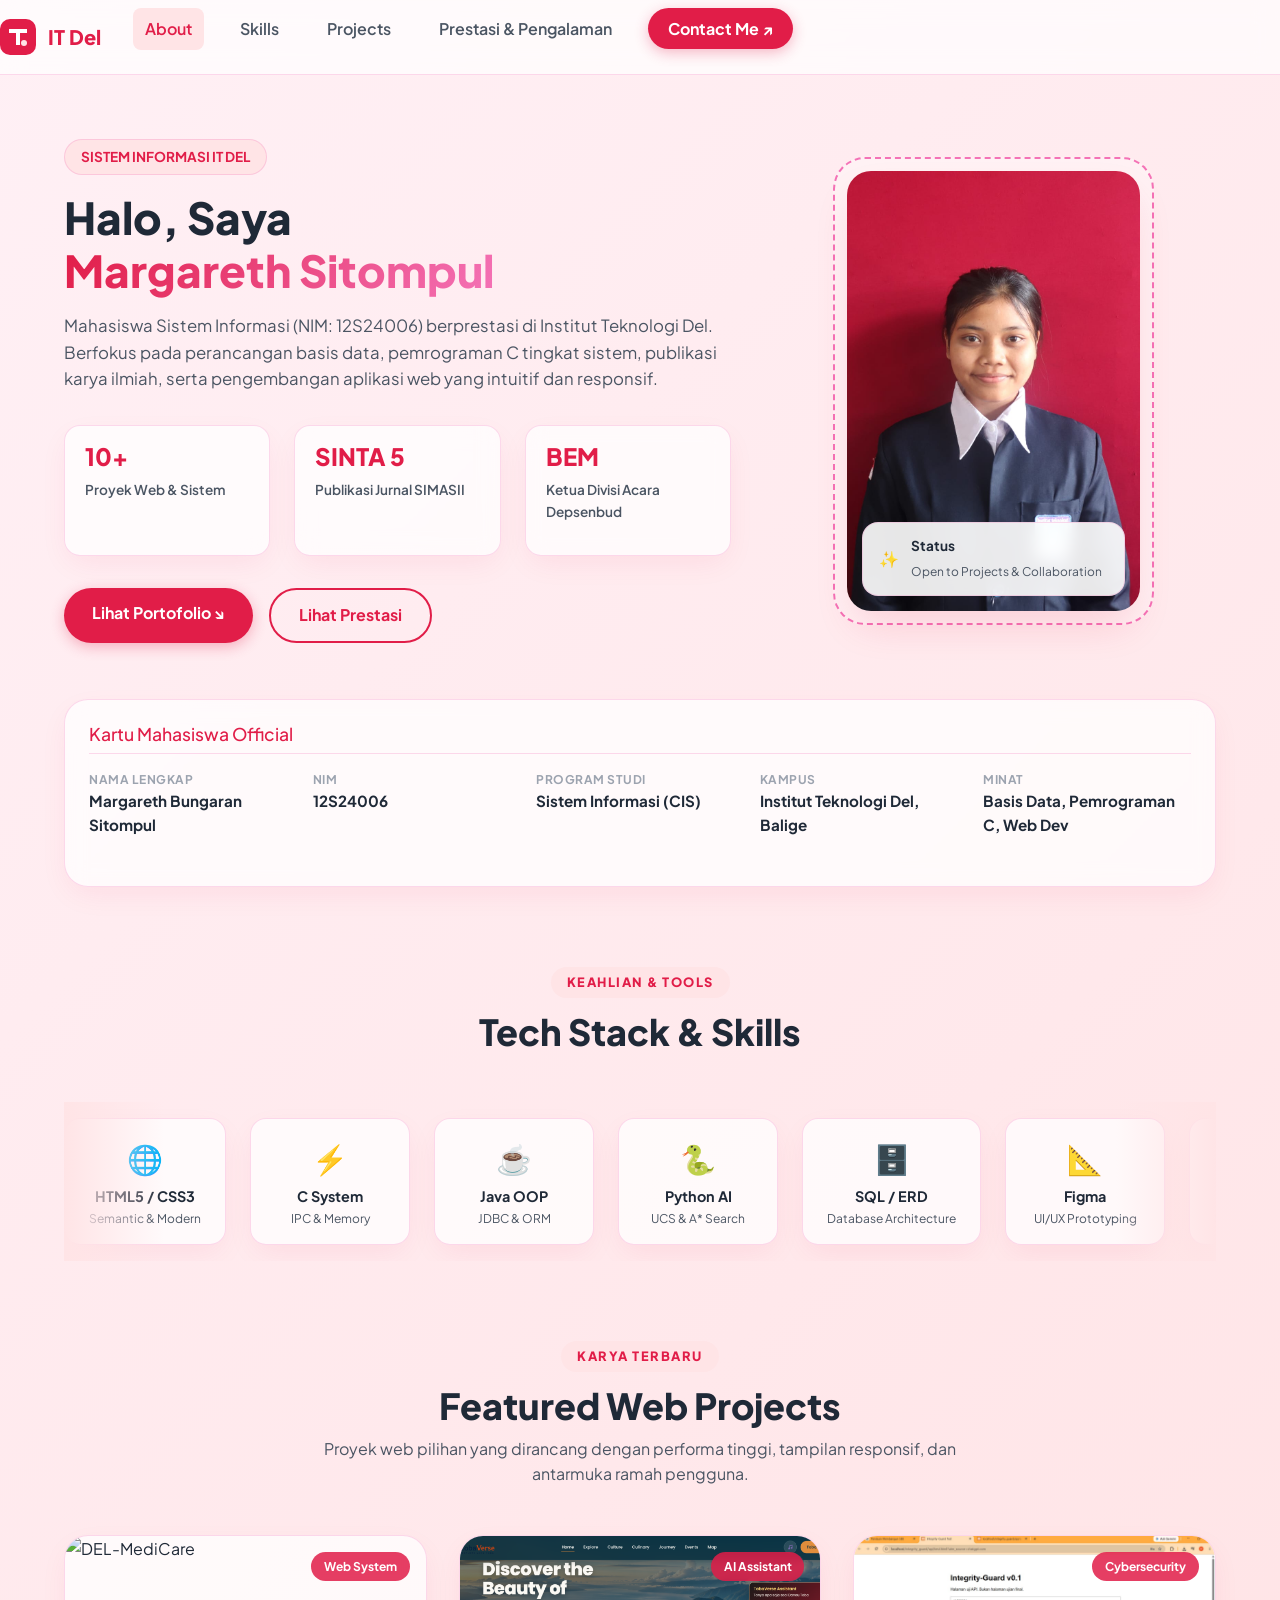
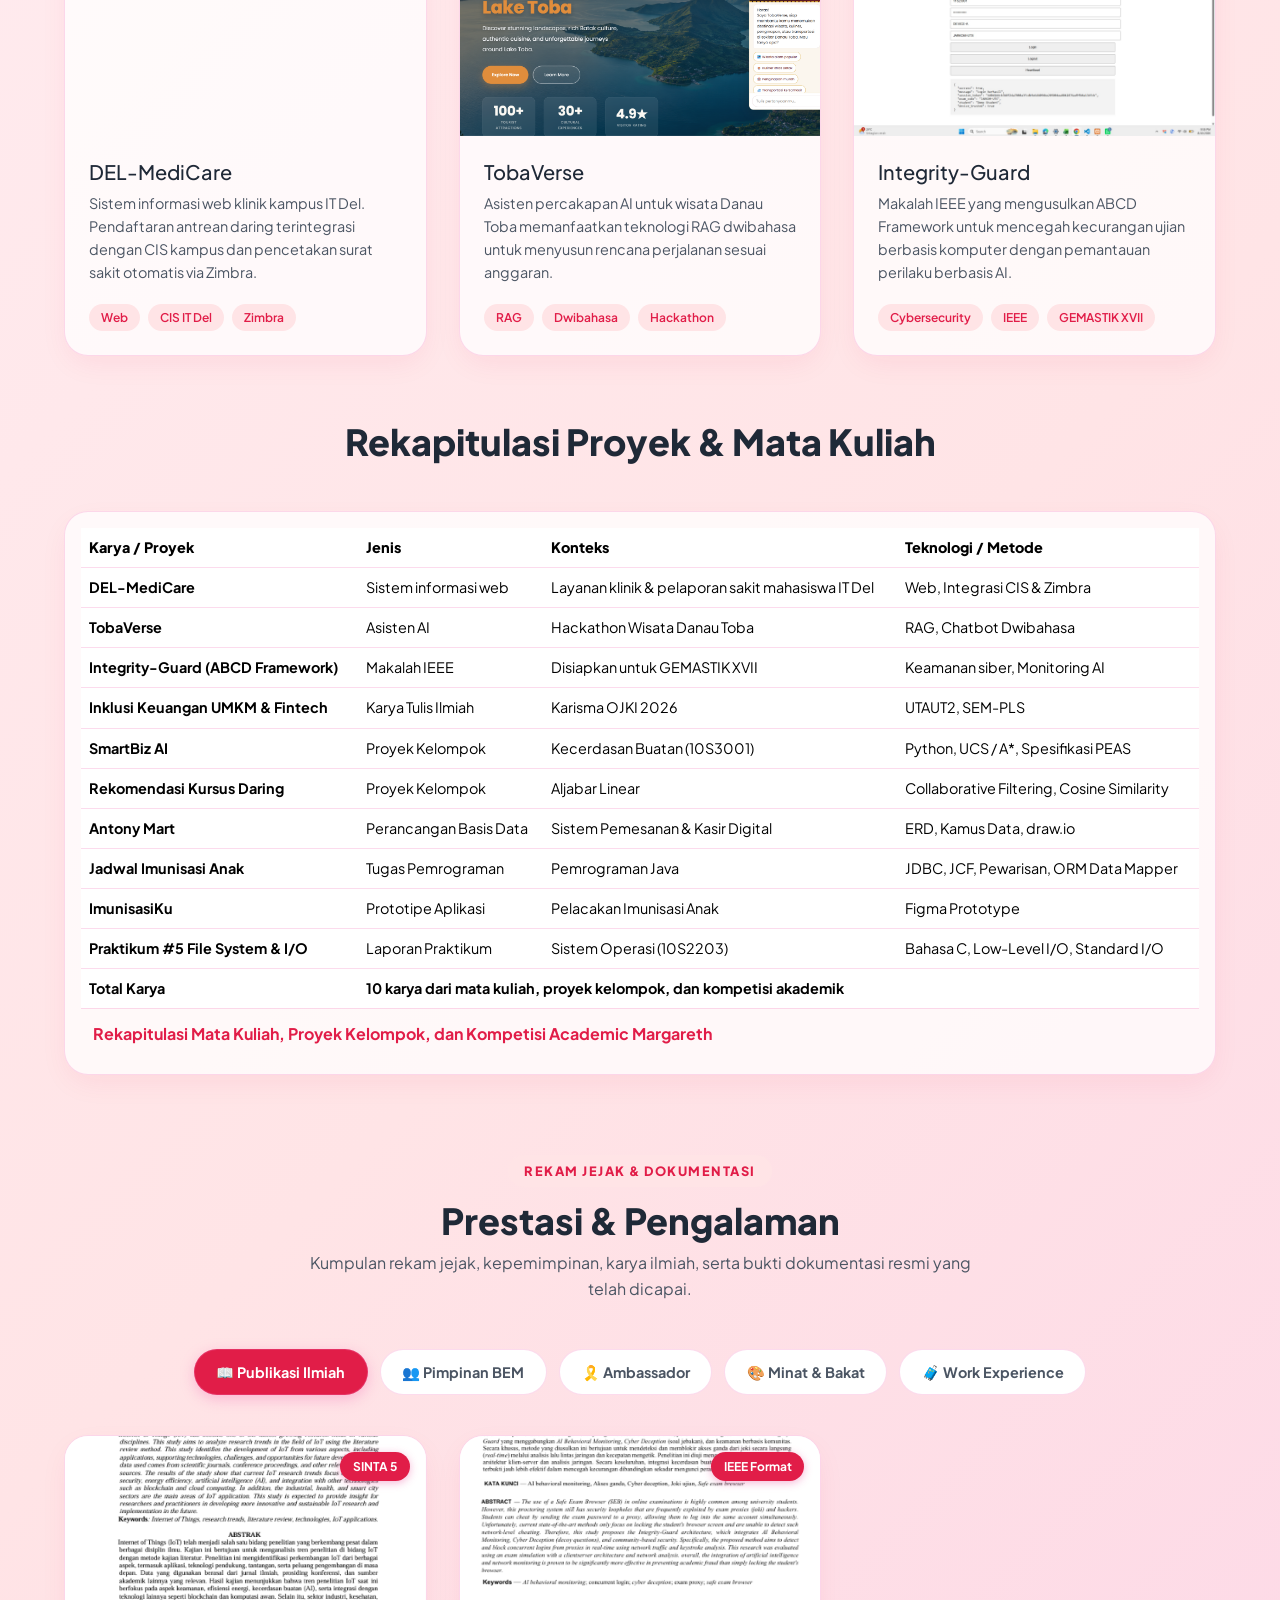
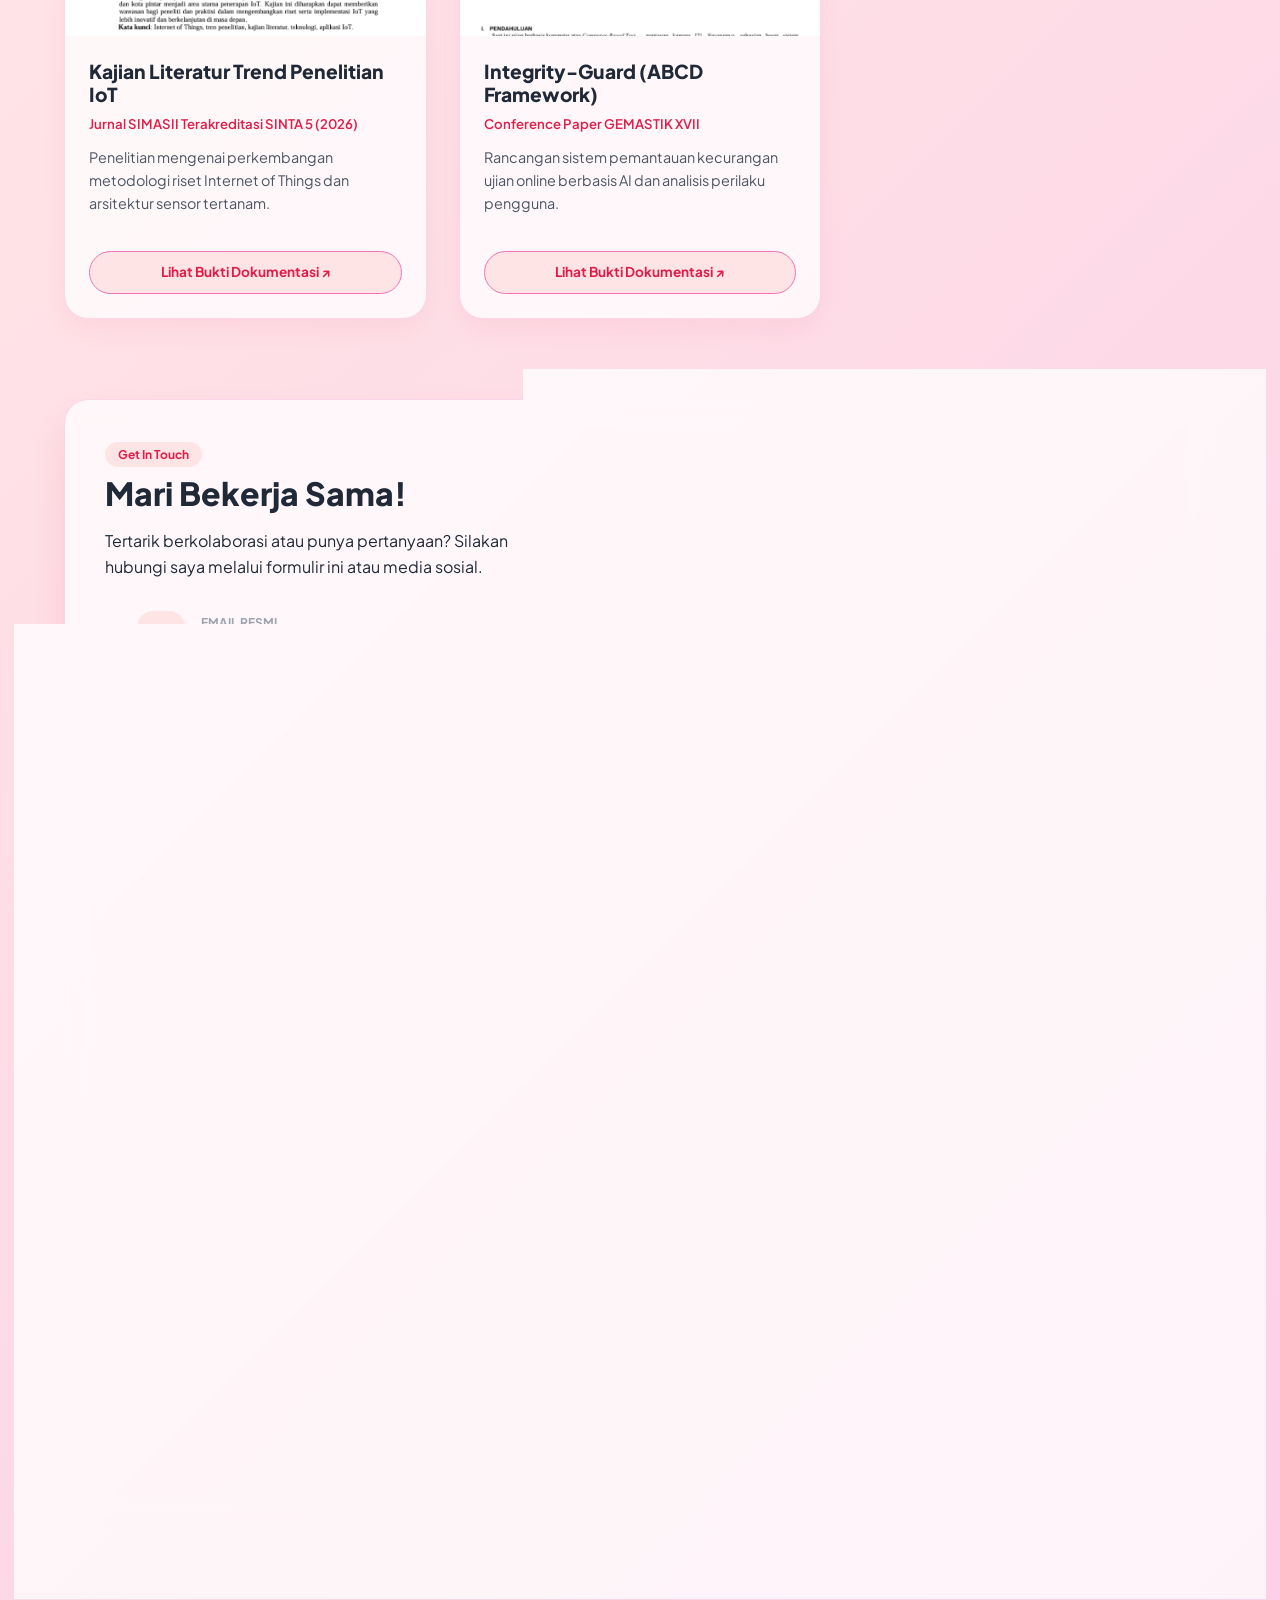
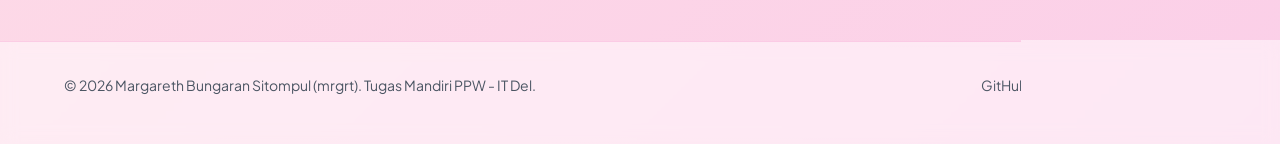
==== commit 1ffc1bdd: "12S24006" ====
--- a/index.html
+++ b/index.html
@@ -11,7 +11,10 @@
   <link rel="preconnect" href="https://fonts.gstatic.com" crossorigin>
   <link href="https://fonts.googleapis.com/css2?family=Plus+Jakarta+Sans:wght@400;500;600;700;800&family=Fira+Code:wght@500;700&display=swap" rel="stylesheet">
   
-  <!-- Hubungkan ke file CSS terpisah -->
+  <!-- Bootstrap 5.3.3: framework pelengkap untuk grid, komponen, utilities, dan form -->
+  <link href="https://cdn.jsdelivr.net/npm/bootstrap@5.3.3/dist/css/bootstrap.min.css" rel="stylesheet" integrity="sha384-QWTKZyjpPEjISv5WaRU9OFeRpok6YctnYmDr5pNlyT2bRjXh0JMhjY6hW+ALEwIH" crossorigin="anonymous">
+
+  <!-- Custom CSS: mempertahankan desain asli portfolio -->
   <link rel="stylesheet" href="style.css">
 </head>
 <body>
@@ -20,7 +23,7 @@
   <a class="lewati" href="#konten">Lewati ke konten utama</a>
 
   <!-- Header Navigasi -->
-  <header>
+  <header class="navbar navbar-expand-lg">
     <a class="logo-itdel" href="#tentang" aria-label="Beranda Institut Teknologi Del">
       <svg class="itdel-icon" viewBox="0 0 36 36" width="36" height="36" aria-hidden="true">
         <rect width="36" height="36" rx="10" fill="#E11D48"/>
@@ -41,7 +44,7 @@
   </header>
 
   <!-- Konten Utama -->
-  <main id="konten">
+  <main id="konten" class="w-100">
 
     <!-- SECTION 1: HERO / ABOUT ME -->
     <section id="tentang" aria-labelledby="judul-tentang">
@@ -69,8 +72,8 @@
         </div>
 
         <div class="hero-actions">
-          <a class="btn-pink" href="#portofolio">Lihat Portofolio ↘</a>
-          <a class="btn-outline" href="#prestasi">Lihat Prestasi</a>
+          <a class="btn btn-pink" href="#portofolio">Lihat Portofolio ↘</a>
+          <a class="btn btn-outline" href="#prestasi">Lihat Prestasi</a>
         </div>
       </div>
 
@@ -78,7 +81,7 @@
       <div class="hero-photo-wrapper">
         <div class="dashed-border-frame">
           <div class="photo-inner-card">
-            <img src="./asset/pas foto_margareth.jpeg" alt="Foto Profil Margareth Bungaran Sitompul">
+            <img class="img-fluid" src="asset/pas foto_margareth.jpeg" alt="Foto Profil Margareth Bungaran Sitompul">
             <div class="status-floating-pill">
               <span class="sparkle-icon">✨</span>
               <div>
@@ -144,7 +147,7 @@
         <article class="project-card">
           <div class="project-img-box">
             <span class="card-badge">Web System</span>
-            <img src="/asset/RSUD.png" alt="DEL-MediCare">
+            <img class="img-fluid" src="https://images.unsplash.com/photo-1576091160399-112ba8d25d1d?auto=format&fit=crop&w=600&q=80" alt="DEL-MediCare">
           </div>
           <div class="project-card-body">
             <h3>DEL-MediCare</h3>
@@ -158,7 +161,7 @@
         <article class="project-card">
           <div class="project-img-box">
             <span class="card-badge">AI Assistant</span>
-            <img src="/asset/tobaverse.png" alt="TobaVerse">
+            <img class="img-fluid" src="asset/tobaverse.png" alt="TobaVerse">
           </div>
           <div class="project-card-body">
             <h3>TobaVerse</h3>
@@ -172,7 +175,7 @@
         <article class="project-card">
           <div class="project-img-box">
             <span class="card-badge">Cybersecurity</span>
-            <img src="/asset/GUARD.jpeg" alt="Integrity-Guard">
+            <img class="img-fluid" src="asset/GUARD.jpeg" alt="Integrity-Guard">
           </div>
           <div class="project-card-body">
             <h3>Integrity-Guard</h3>
@@ -185,12 +188,12 @@
       </div>
 
       <!-- Tabel Semantik Riwayat Proyek -->
-      <div class="section-center-header" style="margin-top: 4rem;">
+      <div class="section-center-header project-table-heading">
         <h2>Rekapitulasi Proyek &amp; Mata Kuliah</h2>
       </div>
 
       <figure class="tabel-gulir" tabindex="0" role="region" aria-label="Tabel rekapitulasi proyek dan mata kuliah">
-        <table>
+        <table class="table table-hover align-middle mb-0">
           <caption>Rekapitulasi Mata Kuliah, Proyek Kelompok, dan Kompetisi Academic Margareth</caption>
           <thead>
             <tr>
@@ -272,233 +275,211 @@
       </figure>
     </section>
 
- <!-- SECTION 4: PRESTASI & PENGALAMAN -->
-<section id="prestasi" aria-labelledby="judul-prestasi">
-  <div class="section-center-header">
-    <span class="sub-tag">REKAM JEJAK &amp; DOKUMENTASI</span>
-    <h2 id="judul-prestasi">Prestasi &amp; Pengalaman</h2>
-    <p class="section-desc">Kumpulan rekam jejak, kepemimpinan, karya ilmiah, serta bukti dokumentasi resmi yang telah dicapai.</p>
-  </div>
-
-  <!-- Filter Navigation Tabs -->
-  <div class="tabs-navigation" role="tablist">
-    <button class="tab-pill active" onclick="bukaKategori(event, 'pub-ilmiah')">📖 Publikasi Ilmiah</button>
-    <button class="tab-pill" onclick="bukaKategori(event, 'pimpinan-bem')">👥 Pimpinan BEM</button>
-    <button class="tab-pill" onclick="bukaKategori(event, 'ambassador')">🎗️ Ambassador</button>
-    <button class="tab-pill" onclick="bukaKategori(event, 'minat-bakat')">🎨 Minat &amp; Bakat</button>
-    <button class="tab-pill" onclick="bukaKategori(event, 'work-exp')">🧳 Work Experience</button>
-  </div>
-
-  <!-- TAB 1: Publikasi Ilmiah -->
-
-<div class="tab-content-block active-block" id="pub-ilmiah">
-  <div class="cards-grid-3">
-    
-    <!-- Kartu 1 -->
-    <article class="doc-card">
-      <div class="doc-img-box">
-        <span class="badge-pink-pill">SINTA 5</span>
-        <img src="/asset/jurnal .png" alt="Bukti Publikasi Jurnal SIMASII">
-      </div>
-      <div class="doc-card-body">
-        <h3>Kajian Literatur Trend Penelitian IoT</h3>
-        <p class="author-sub">Jurnal SIMASII Terakreditasi SINTA 5 (2026)</p>
-        <p class="card-desc">Penelitian mengenai perkembangan metodologi riset Internet of Things dan arsitektur sensor tertanam.</p>
-        
-        <!-- Panggil fungsi bukaModal dengan URL PDF lokal/online kamu -->
-        <button class="btn-doc-link" onclick="bukaModal('Dokumentasi Publikasi Jurnal SIMASII', '/tugas/asset/jurnal', 'Bukti terbit karya ilmiah pada Jurnal SIMASII SINTA 5 atas nama Margareth Bungaran Sitompul.')">
-          Lihat Bukti Dokumentasi ↗
-        </button>
-      </div>
-    </article>
-
-    <!-- Kartu 2 -->
-    <article class="doc-card">
-      <div class="doc-img-box">
-        <span class="badge-pink-pill">IEEE Format</span>
-        <img src="/asset/GEMASTIK.png" alt="Bukti Conference Paper GEMASTIK">
-      </div>
-      <div class="doc-card-body">
-        <h3>Integrity-Guard (ABCD Framework)</h3>
-        <p class="author-sub">Conference Paper GEMASTIK XVII</p>
-        <p class="card-desc">Rancangan sistem pemantauan kecurangan ujian online berbasis AI dan analisis perilaku pengguna.</p>
-        
-        <!-- Panggil fungsi bukaModal dengan URL PDF lokal/online kamu -->
-        <button class="btn-doc-link" onclick="bukaModal('Dokumentasi Conference Paper IEEE', '/tugas/asset/GEMASTIK', 'Draf naskah ilmiah IEEE siap uji kompetisi GEMASTIK XVII.')">
-          Lihat Bukti Dokumentasi ↗
-        </button>
-      </div>
-    </article>
-
-  </div>
-</div>
-
-<!-- ========================================== -->
-<!-- POPUP MODAL UNTUK PDF                      -->
-<!-- ========================================== -->
-<div id="modalDokumen" class="modal-overlay">
-  <div class="modal-box modal-pdf-size">
-    <div class="modal-header">
-      <h3 id="modalJudul">Judul Dokumentasi</h3>
-      <button class="btn-close" onclick="tutupModal()">&times;</button>
-    </div>
-    <div class="modal-body">
-      <p id="modalDeskripsi">Deskripsi dokumentasi akan tampil di sini.</p>
-
-      <!-- Iframe untuk memuat file PDF -->
-      <div class="pdf-container">
-        <iframe id="modalPdf" src="" type="application/pdf"></iframe>
-      </div>
-      
-      <!-- Option Cadangan: Buka PDF di Tab Baru -->
-      <div class="pdf-footer-action">
-        <a id="btnBukaPdfBaru" href="#" target="_blank" class="btn-pdf-external">
-          Buka PDF di Tab Baru ↗
-        </a>
-      </div>
-    </div>
-  </div>
-</div>
-
-  <!-- TAB 2: Pimpinan BEM -->
-  <div class="tab-content-block" id="pimpinan-bem">
-    <div class="cards-grid-3">
-      <article class="doc-card">
-        <div class="doc-img-box">
-          <span class="badge-pink-pill">BEM IT Del</span>
-          <img src="/asset/bem.jpeg" alt="Dokumentasi BEM IT Del">
-        </div>
-        <div class="doc-card-body">
-          <h3>Ketua Divisi Acara Depsenbud</h3>
-          <p class="author-sub">BEM Institut Teknologi Del (2026)</p>
-          <p class="card-desc">Memimpin perancangan dan eksekusi Festival Budaya IT Del 2026 yang melibatkan 9 himpunan mahasiswa.</p>
-          <button class="btn-doc-link" onclick="bukaModal('Dokumentasi Kepemimpinan BEM', 'https://images.unsplash.com/photo-1511578314322-379afb476865?auto=format&fit=crop&w=1000&q=80', 'SK Pengangkatan &amp; Foto Kegiatan Festival Budaya IT Del 2026.')">Lihat Bukti Dokumentasi ↗</button>
-        </div>
-      </article>
-    </div>
-  </div>
-
-  <!-- TAB 3: Ambassador -->
-  <div class="tab-content-block" id="ambassador">
-    <div class="cards-grid-3">
-      <article class="doc-card">
-        <div class="doc-img-box">
-          <span class="badge-pink-pill">Ambassador</span>
-          <img src="/asset/ambassador.jpeg" alt="Dokumentasi Privy Campus Ambassador">
-        </div>
-        <div class="doc-card-body">
-          <h3>Privy Campus Ambassador</h3>
-          <p class="author-sub">Perwakilan Depsenbud IT Del (2026)</p>
-          <p class="card-desc">Sosialisasi identitas digital, keandalan dokumen elektronik, dan literasi teknologi di lingkungan kampus.</p>
-          <button class="btn-doc-link" onclick="bukaModal('Dokumentasi Privy Campus Ambassador', 'https://images.unsplash.com/photo-1522202176988-66273c2fd55f?auto=format&fit=crop&w=1000&q=80', 'Sertifikat Penunjukan Resmi Privy Campus Ambassador 2026.')">Lihat Bukti Dokumentasi ↗</button>
-        </div>
-      </article>
-    </div>
-  </div>
-
-  <!-- TAB 4: Minat & Bakat -->
-  <div class="tab-content-block" id="minat-bakat">
-    <div class="cards-grid-3">
-      <article class="doc-card">
-        <div class="doc-img-box">
-          <span class="badge-pink-pill">UKM PSM</span>
-          <img src="/asset/psm.jpeg" alt="Dokumentasi Paduan Suara">
-        </div>
-        <div class="doc-card-body">
-          <h3>Paduan Suara &amp; Seni Vokal</h3>
-          <p class="author-sub">UKM PSM IT Del</p>
-          <p class="card-desc">Aktif dalam penampilan resmi wisuda kampus dan kompetisi seni musik antar mahasiswa.</p>
-          <button class="btn-doc-link" onclick="bukaModal('Dokumentasi Paduan Suara', 'https://images.unsplash.com/photo-1514525253161-7a46d19cd819?auto=format&fit=crop&w=1000&q=80', 'Foto Penampilan UKM Paduan Suara Mahasiswa IT Del.')">Lihat Bukti Dokumentasi ↗</button>
-        </div>
-      </article>
-
-      <article class="doc-card">
-        <div class="doc-img-box">
-          <span class="badge-pink-pill">Public Speaking</span>
-          <img src="/asset/mc.jpeg" alt="Dokumentasi Master of Ceremony">
-        </div>
-        <div class="doc-card-body">
-          <h3>Master of Ceremony (MC)</h3>
-          <p class="author-sub">Acara Formal &amp; Semi-Formal Kampus</p>
-          <p class="card-desc">Memandu berbagai seminar nasional dan acara protokol resmi di lingkungan IT Del.</p>
-          <button class="btn-doc-link" onclick="bukaModal('Dokumentasi MC Kampus', 'https://images.unsplash.com/photo-1475721027785-f74eccf877e2?auto=format&fit=crop&w=1000&q=80', 'Dokumentasi Tugas MC pada Wisuda &amp; Festival Kampus.')">Lihat Bukti Dokumentasi ↗</button>
-        </div>
-      </article>
-    </div>
-  </div>
-
-  <!-- TAB 5: Work Experience -->
-  <div class="tab-content-block" id="work-exp">
-    <div class="cards-grid-3">
-      <article class="doc-card">
-        <div class="doc-img-box">
-          <span class="badge-pink-pill">Magang Mandiri</span>
-          <img src="/asset/RSUD.png" alt="Dokumentasi Magang RSUD">
-        </div>
-        <div class="doc-card-body">
-          <h3>Staff IT &amp; Server Intern</h3>
-          <p class="company-sub">RSUD Dr. Ferdinand Lumbantobing Sibolga</p>
-          <p class="card-desc">Pengelolaan basis data SIMRS, maintenance server utama, dan backup data medis pasien.</p>
-          <button class="btn-doc-link" onclick="bukaModal('Dokumentasi Magang RSUD', 'https://images.unsplash.com/photo-1504813184591-01572f98c85f?auto=format&fit=crop&w=1000&q=80', 'Surat Keterangan Selesai Magang &amp; Laporan Kerja RSUD Sibolga.')">Lihat Bukti Dokumentasi ↗</button>
-        </div>
-      </article>
-    </div>
-  </div>
-
-  <!-- Jendela Popup Modal -->
-  <div id="modal-bukti" class="modal-overlay" onclick="tutupModal(event)">
-    <div class="modal-content">
-      <button class="modal-close" onclick="tutupModalDirect()">&times;</button>
-      <h3 id="modal-judul">Judul Dokumentasi</h3>
-      <div class="modal-img-container">
-        <img id="modal-img" src="" alt="Bukti Dokumentasi">
-      </div>
-      <p id="modal-desc">Keterangan bukti dokumentasi.</p>
-    </div>
-  </div>
-</section>
-
-<!-- Fungsi JavaScript untuk Switch Tab & Popup Modal -->
-<script>
-  function bukaKategori(evt, namaTab) {
-    var i, tabcontent, tabpills;
-
-    // Sembunyikan semua blok konten
-    tabcontent = document.getElementsByClassName("tab-content-block");
-    for (i = 0; i < tabcontent.length; i++) {
-      tabcontent[i].style.display = "none";
-      tabcontent[i].classList.remove("active-block");
-    }
-
-    // Hilangkan status aktif di semua tombol
-    tabpills = document.getElementsByClassName("tab-pill");
-    for (i = 0; i < tabpills.length; i++) {
-      tabpills[i].classList.remove("active");
-    }
-
-    // Tampilkan kategori yang dipilih dan aktifkan tombolnya
-    document.getElementById(namaTab).style.display = "block";
-    document.getElementById(namaTab).classList.add("active-block");
-    evt.currentTarget.classList.add("active");
-  }
-
-  function bukaModal(judul, urlGambar, deskripsi) {
-    document.getElementById('modal-judul').innerText = judul;
-    document.getElementById('modal-img').src = urlGambar;
-    document.getElementById('modal-desc').innerText = deskripsi;
-    document.getElementById('modal-bukti').style.display = 'flex';
-  }
-
-  function tutupModalDirect() {
-    document.getElementById('modal-bukti').style.display = 'none';
-  }
-
-  function tutupModal(event) {
-    if (event.target.id === 'modal-bukti') {
-      document.getElementById('modal-bukti').style.display = 'none';
-    }
-  }
-</script>
+    <!-- SECTION 4: PRESTASI & PENGALAMAN -->
+    <section id="prestasi" aria-labelledby="judul-prestasi">
+      <div class="section-center-header">
+        <span class="sub-tag">REKAM JEJAK &amp; DOKUMENTASI</span>
+        <h2 id="judul-prestasi">Prestasi &amp; Pengalaman</h2>
+        <p class="section-desc">Kumpulan rekam jejak, kepemimpinan, karya ilmiah, serta bukti dokumentasi resmi yang telah dicapai.</p>
+      </div>
+
+      <!-- Filter Navigation Tabs -->
+      <div class="tabs-navigation" role="tablist" aria-label="Kategori prestasi dan pengalaman">
+        <button type="button" class="tab-pill active" role="tab" aria-selected="true" aria-controls="pub-ilmiah" onclick="bukaKategori(event, 'pub-ilmiah')">📖 Publikasi Ilmiah</button>
+        <button type="button" class="tab-pill" role="tab" aria-selected="false" aria-controls="pimpinan-bem" onclick="bukaKategori(event, 'pimpinan-bem')">👥 Pimpinan BEM</button>
+        <button type="button" class="tab-pill" role="tab" aria-selected="false" aria-controls="ambassador" onclick="bukaKategori(event, 'ambassador')">🎗️ Ambassador</button>
+        <button type="button" class="tab-pill" role="tab" aria-selected="false" aria-controls="minat-bakat" onclick="bukaKategori(event, 'minat-bakat')">🎨 Minat &amp; Bakat</button>
+        <button type="button" class="tab-pill" role="tab" aria-selected="false" aria-controls="work-exp" onclick="bukaKategori(event, 'work-exp')">🧳 Work Experience</button>
+      </div>
+
+      <!-- TAB 1: Publikasi Ilmiah -->
+      <div class="tab-content-block active-block" id="pub-ilmiah">
+        <div class="cards-grid-3">
+          
+          <!-- Kartu 1 -->
+          <article class="doc-card">
+            <div class="doc-img-box">
+              <span class="badge-pink-pill">SINTA 5</span>
+              <img class="img-fluid" src="asset/jurnal .png" alt="Bukti Publikasi Jurnal SIMASII">
+            </div>
+            <div class="doc-card-body">
+              <h3>Kajian Literatur Trend Penelitian IoT</h3>
+              <p class="author-sub">Jurnal SIMASII Terakreditasi SINTA 5 (2026)</p>
+              <p class="card-desc">Penelitian mengenai perkembangan metodologi riset Internet of Things dan arsitektur sensor tertanam.</p>
+              <button class="btn btn-doc-link" onclick="bukaModal('Dokumentasi Publikasi Jurnal SIMASII', 'asset/jurnal .png', 'Bukti terbit karya ilmiah pada Jurnal SIMASII SINTA 5 atas nama Margareth Bungaran Sitompul.')">
+                Lihat Bukti Dokumentasi ↗
+              </button>
+            </div>
+          </article>
+
+          <!-- Kartu 2 -->
+          <article class="doc-card">
+            <div class="doc-img-box">
+              <span class="badge-pink-pill">IEEE Format</span>
+              <img class="img-fluid" src="asset/GEMASTIK.png" alt="Bukti Conference Paper GEMASTIK">
+            </div>
+            <div class="doc-card-body">
+              <h3>Integrity-Guard (ABCD Framework)</h3>
+              <p class="author-sub">Conference Paper GEMASTIK XVII</p>
+              <p class="card-desc">Rancangan sistem pemantauan kecurangan ujian online berbasis AI dan analisis perilaku pengguna.</p>
+              <button class="btn btn-doc-link" onclick="bukaModal('Dokumentasi Conference Paper IEEE', 'asset/GEMASTIK.png', 'Draf naskah ilmiah IEEE siap uji kompetisi GEMASTIK XVII.')">
+                Lihat Bukti Dokumentasi ↗
+              </button>
+            </div>
+          </article>
+
+        </div>
+      </div>
+
+      <!-- TAB 2: Pimpinan BEM -->
+      <div class="tab-content-block" id="pimpinan-bem" hidden>
+        <div class="cards-grid-3">
+          <article class="doc-card">
+            <div class="doc-img-box">
+              <span class="badge-pink-pill">BEM IT Del</span>
+              <img class="img-fluid" src="asset/bem.jpeg" alt="Dokumentasi BEM IT Del">
+            </div>
+            <div class="doc-card-body">
+              <h3>Ketua Divisi Acara Depsenbud</h3>
+              <p class="author-sub">BEM Institut Teknologi Del (2026)</p>
+              <p class="card-desc">Memimpin perancangan dan eksekusi Festival Budaya IT Del 2026 yang melibatkan 9 himpunan mahasiswa.</p>
+              <button class="btn btn-doc-link" onclick="bukaModal('Dokumentasi Kepemimpinan BEM', 'asset/bem.jpeg', 'SK Pengangkatan &amp; Foto Kegiatan Festival Budaya IT Del 2026.')">
+                Lihat Bukti Dokumentasi ↗
+              </button>
+            </div>
+          </article>
+        </div>
+      </div>
+
+      <!-- TAB 3: Ambassador -->
+      <div class="tab-content-block" id="ambassador" hidden>
+        <div class="cards-grid-3">
+          <article class="doc-card">
+            <div class="doc-img-box">
+              <span class="badge-pink-pill">Ambassador</span>
+              <img class="img-fluid" src="asset/ambassador privy.jpeg" alt="Dokumentasi Privy Campus Ambassador">
+            </div>
+            <div class="doc-card-body">
+              <h3>Privy Campus Ambassador</h3>
+              <p class="author-sub">Perwakilan Depsenbud IT Del (2026)</p>
+              <p class="card-desc">Sosialisasi identitas digital, keandalan dokumen elektronik, dan literasi teknologi di lingkungan kampus.</p>
+              <button class="btn btn-doc-link" onclick="bukaModal('Dokumentasi Privy Campus Ambassador', 'asset/ambassador privy.jpeg', 'Sertifikat Penunjukan Resmi Privy Campus Ambassador 2026.')">
+                Lihat Bukti Dokumentasi ↗
+              </button>
+            </div>
+          </article>
+        </div>
+      </div>
+
+      <!-- TAB 4: Minat & Bakat -->
+      <div class="tab-content-block" id="minat-bakat" hidden>
+        <div class="cards-grid-3">
+          <article class="doc-card">
+            <div class="doc-img-box">
+              <span class="badge-pink-pill">UKM PSM</span>
+              <img class="img-fluid" src="asset/psm.jpeg" alt="Dokumentasi Paduan Suara">
+            </div>
+            <div class="doc-card-body">
+              <h3>Paduan Suara &amp; Seni Vokal</h3>
+              <p class="author-sub">UKM PSM IT Del</p>
+              <p class="card-desc">Aktif dalam penampilan resmi wisuda kampus dan kompetisi seni musik antar mahasiswa.</p>
+              <button class="btn btn-doc-link" onclick="bukaModal('Dokumentasi Paduan Suara', 'asset/psm.jpeg', 'Foto Penampilan UKM Paduan Suara Mahasiswa IT Del.')">
+                Lihat Bukti Dokumentasi ↗
+              </button>
+            </div>
+          </article>
+
+          <article class="doc-card">
+            <div class="doc-img-box">
+              <span class="badge-pink-pill">Public Speaking</span>
+              <img class="img-fluid" src="asset/mc.jpeg" alt="Dokumentasi Master of Ceremony">
+            </div>
+            <div class="doc-card-body">
+              <h3>Master of Ceremony (MC)</h3>
+              <p class="author-sub">Acara Formal &amp; Semi-Formal Kampus</p>
+              <p class="card-desc">Memandu berbagai seminar nasional dan acara protokol resmi di lingkungan IT Del.</p>
+              <button class="btn btn-doc-link" onclick="bukaModal('Dokumentasi MC Kampus', 'asset/mc.jpeg', 'Dokumentasi Tugas MC pada Wisuda &amp; Festival Kampus.')">
+                Lihat Bukti Dokumentasi ↗
+              </button>
+            </div>
+          </article>
+        </div>
+      </div>
+
+      <!-- TAB 5: Work Experience -->
+      <div class="tab-content-block" id="work-exp" hidden>
+        <div class="cards-grid-3">
+          <article class="doc-card">
+            <div class="doc-img-box">
+              <span class="badge-pink-pill">Magang Mandiri</span>
+              <img class="img-fluid" src="asset/RSUD.png" alt="Dokumentasi Magang RSUD">
+            </div>
+            <div class="doc-card-body">
+              <h3>Staff IT &amp; Server Intern</h3>
+              <p class="company-sub">RSUD Dr. Ferdinand Lumbantobing Sibolga</p>
+              <p class="card-desc">Pengelolaan basis data SIMRS, maintenance server utama, dan backup data medis pasien.</p>
+              <button class="btn btn-doc-link" onclick="bukaModal('Dokumentasi Magang RSUD', 'asset/RSUD.png', 'Surat Keterangan Selesai Magang &amp; Laporan Kerja RSUD Sibolga.')">
+                Lihat Bukti Dokumentasi ↗
+              </button>
+            </div>
+          </article>
+        </div>
+      </div>
+
+      <!-- Popup Modal tunggal untuk Menampilkan Bukti Gambar/Dokumen -->
+      <div id="modal-bukti" class="modal-overlay" onclick="tutupModal(event)">
+        <div class="modal-content">
+          <button class="modal-close" onclick="tutupModalDirect()">&times;</button>
+          <h3 id="modal-judul">Judul Dokumentasi</h3>
+          <div class="modal-img-container">
+            <img id="modal-img" src="" alt="Bukti Dokumentasi">
+          </div>
+          <p id="modal-desc">Keterangan bukti dokumentasi.</p>
+        </div>
+      </div>
+    </section>
+
+    <!-- JavaScript Switch Tab & Modal -->
+    <script>
+      function bukaKategori(evt, namaTab) {
+        const tabcontent = document.getElementsByClassName("tab-content-block");
+        const tabpills = document.getElementsByClassName("tab-pill");
+
+        for (const panel of tabcontent) {
+          panel.hidden = true;
+          panel.classList.remove("active-block");
+        }
+
+        for (const tab of tabpills) {
+          tab.classList.remove("active");
+          tab.setAttribute("aria-selected", "false");
+        }
+
+        const target = document.getElementById(namaTab);
+        target.hidden = false;
+        target.classList.add("active-block");
+        evt.currentTarget.classList.add("active");
+        evt.currentTarget.setAttribute("aria-selected", "true");
+      }
+
+      function bukaModal(judul, urlGambar, deskripsi) {
+        document.getElementById('modal-judul').innerText = judul;
+        document.getElementById('modal-img').src = urlGambar;
+        document.getElementById('modal-desc').innerText = deskripsi;
+        document.getElementById('modal-bukti').style.display = 'flex';
+      }
+
+      function tutupModalDirect() {
+        document.getElementById('modal-bukti').style.display = 'none';
+      }
+
+      function tutupModal(event) {
+        if (event.target.id === 'modal-bukti') {
+          document.getElementById('modal-bukti').style.display = 'none';
+        }
+      }
+    </script>
+
     <!-- SECTION 5: FORMULIR LAYANAN & KONTAK -->
     <section id="formulir" aria-labelledby="judul-formulir">
       <div class="form-section-card">
@@ -515,7 +496,7 @@
                 <span class="icon-box">✉️</span>
                 <div>
                   <small>Email Resmi</small>
-                  <strong>margarethbungaran1@gmail</strong>
+                  <strong>margarethbungaran1@gmail.com</strong>
                 </div>
               </li>
               <li>
@@ -544,16 +525,16 @@
                 <legend>Data Pemesan</legend>
                 <div class="form-group">
                   <label for="nama">NAMA LENGKAP</label>
-                  <input type="text" id="nama" name="nama" autocomplete="name" minlength="3" placeholder="Masukkan nama Anda" required>
+                  <input class="form-control" type="text" id="nama" name="nama" autocomplete="name" minlength="3" placeholder="Masukkan nama Anda" required>
                 </div>
                 <div class="form-group">
                   <label for="email">EMAIL</label>
-                  <input type="email" id="email" name="email" autocomplete="email" aria-describedby="bantu-email" placeholder="nama@email.com" required>
+                  <input class="form-control" type="email" id="email" name="email" autocomplete="email" aria-describedby="bantu-email" placeholder="nama@email.com" required>
                   <small id="bantu-email">Contoh: nama@domain.com</small>
                 </div>
                 <div class="form-group">
                   <label for="telepon">NOMOR TELEPON / WHATSAPP</label>
-                  <input type="tel" id="telepon" name="telepon" autocomplete="tel" inputmode="tel" 
+                  <input class="form-control" type="tel" id="telepon" name="telepon" autocomplete="tel" inputmode="tel" 
                          pattern="[0-9+\-\s]{9,16}" title="Gunakan 9-16 karakter: angka, spasi, atau +" 
                          aria-describedby="bantu-telepon" placeholder="081234567890" required>
                   <small id="bantu-telepon">Contoh: 0812 3456 7890</small>
@@ -564,15 +545,15 @@
                 <legend>Jenis Layanan</legend>
                 <div class="radio-options">
                   <label class="radio-label">
-                    <input type="radio" id="layanan-db" name="layanan" value="basis-data" required>
+                    <input class="form-check-input" type="radio" id="layanan-db" name="layanan" value="basis-data" required>
                     <span>Konsultasi Perancangan Basis Data (ERD/PDM)</span>
                   </label>
                   <label class="radio-label">
-                    <input type="radio" id="layanan-web" name="layanan" value="web" required>
+                    <input class="form-check-input" type="radio" id="layanan-web" name="layanan" value="web" required>
                     <span>Konsultasi Pembuatan Web Accessible</span>
                   </label>
                   <label class="radio-label">
-                    <input type="radio" id="layanan-ilmiah" name="layanan" value="ilmiah" required>
+                    <input class="form-check-input" type="radio" id="layanan-ilmiah" name="layanan" value="ilmiah" required>
                     <span>Diskusi Penulisan Karya Ilmiah &amp; IoT</span>
                   </label>
                 </div>
@@ -582,7 +563,7 @@
                 <legend>Jadwal Pertemuan</legend>
                 <div class="form-group">
                   <label for="media">MEDIA PERTEMUAN</label>
-                  <select id="media" name="media" required>
+                  <select class="form-select" id="media" name="media" required>
                     <option value="">Pilih media pertemuan</option>
                     <option value="meet">Google Meet</option>
                     <option value="zoom">Zoom Meeting</option>
@@ -591,20 +572,20 @@
                 </div>
                 <div class="form-group">
                   <label for="durasi">DURASI KONSULTASI (JAM)</label>
-                  <input type="number" id="durasi" name="durasi" min="1" max="3" step="1" inputmode="numeric" placeholder="1-3 jam" required>
+                  <input class="form-control" type="number" id="durasi" name="durasi" min="1" max="3" step="1" inputmode="numeric" placeholder="1-3 jam" required>
                 </div>
                 <div class="form-group">
                   <label for="pesan">PESAN KEBUTUHAN</label>
-                  <textarea id="pesan" name="pesan" rows="4" minlength="20" maxlength="500" placeholder="Tuliskan detail kebutuhan konsultasi Anda..." required></textarea>
+                  <textarea class="form-control" id="pesan" name="pesan" rows="4" minlength="20" maxlength="500" placeholder="Tuliskan detail kebutuhan konsultasi Anda..." required></textarea>
                 </div>
                 <div class="checkbox-label">
-                  <input type="checkbox" id="setuju" name="setuju" value="ya" required>
+                  <input class="form-check-input" type="checkbox" id="setuju" name="setuju" value="ya" required>
                   <label for="setuju">Saya menyetujui data ini digunakan untuk merespons permintaan saya.</label>
                 </div>
               </fieldset>
 
               <div class="form-actions">
-                <button class="btn-pink btn-block" type="submit">Kirim Pesan ↗</button>
+                <button class="btn btn-pink btn-block" type="submit">Kirim Pesan ↗</button>
               </div>
             </form>
           </div>
@@ -628,5 +609,7 @@
     </div>
   </footer>
 
+  <!-- Bootstrap JS Bundle: komponen interaktif Bootstrap bila diperlukan -->
+  <script src="https://cdn.jsdelivr.net/npm/bootstrap@5.3.3/dist/js/bootstrap.bundle.min.js" integrity="sha384-YvpcrYf0tY3lHB60NNkmXc5s9fDVZLESaAA55NDzOxhy9GkcIdslK1eN7N6jIeHz" crossorigin="anonymous"></script>
 </body>
 </html>
--- a/style.css
+++ b/style.css
@@ -1191,4 +1191,34 @@
   .pdf-container {
     height: 350px; /* Menyesuaikan layar ponsel */
   }
-}+}
+
+/* ==========================================================================
+   BOOTSTRAP INTEGRATION (PEMELENGKAP)
+   Bootstrap dimuat lebih dahulu; aturan berikut menjaga tampilan asli.
+   ========================================================================== */
+.project-table-heading {
+  margin-top: 4rem;
+}
+
+/* Bootstrap .form-control/.form-select mengikuti identitas custom portfolio. */
+.form-group .form-control,
+.form-group .form-select {
+  min-height: 48px;
+}
+
+/* Bootstrap utility .btn tetap mewarisi visual custom dari class btn-pink/btn-outline. */
+.btn-pink,
+.btn-outline,
+.btn-doc-link {
+  text-decoration: none;
+}
+
+@media (prefers-reduced-motion: reduce) {
+  *, *::before, *::after {
+    scroll-behavior: auto !important;
+    animation-duration: 0.01ms !important;
+    animation-iteration-count: 1 !important;
+    transition-duration: 0.01ms !important;
+  }
+}
